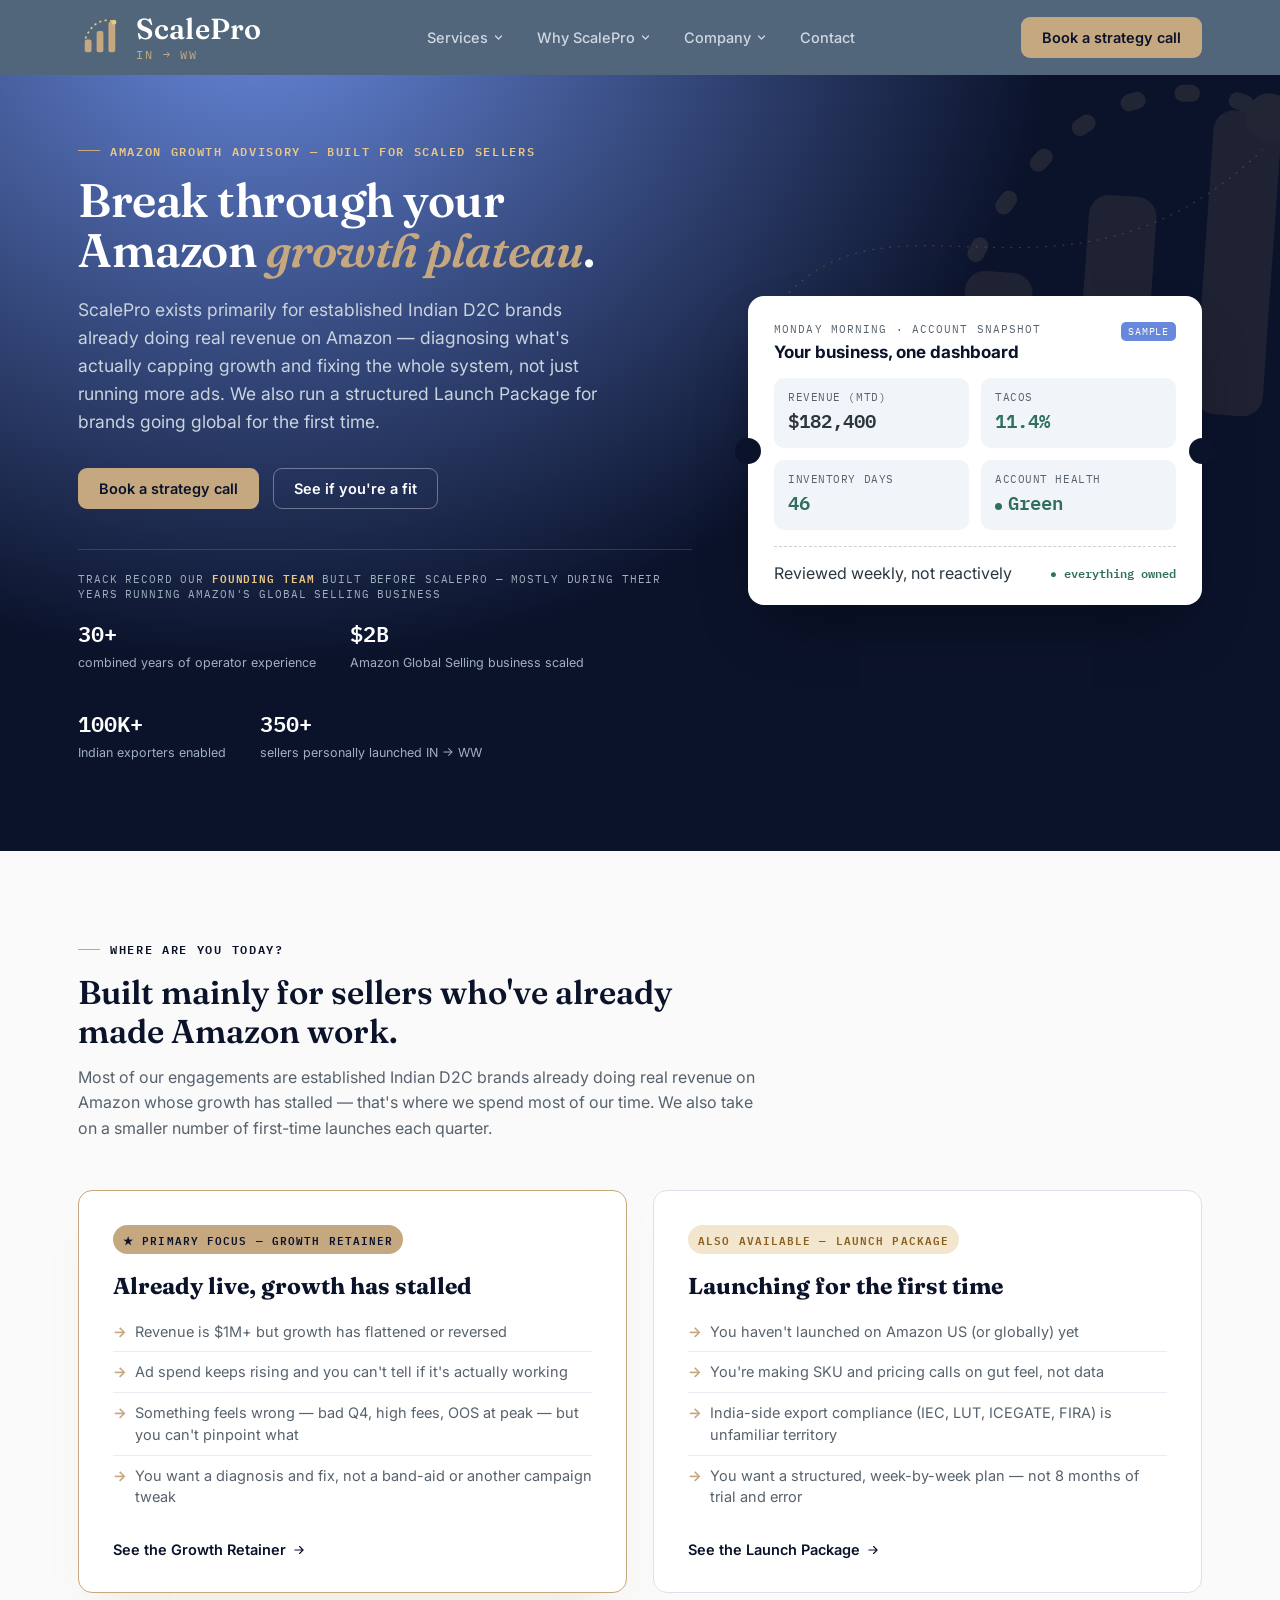
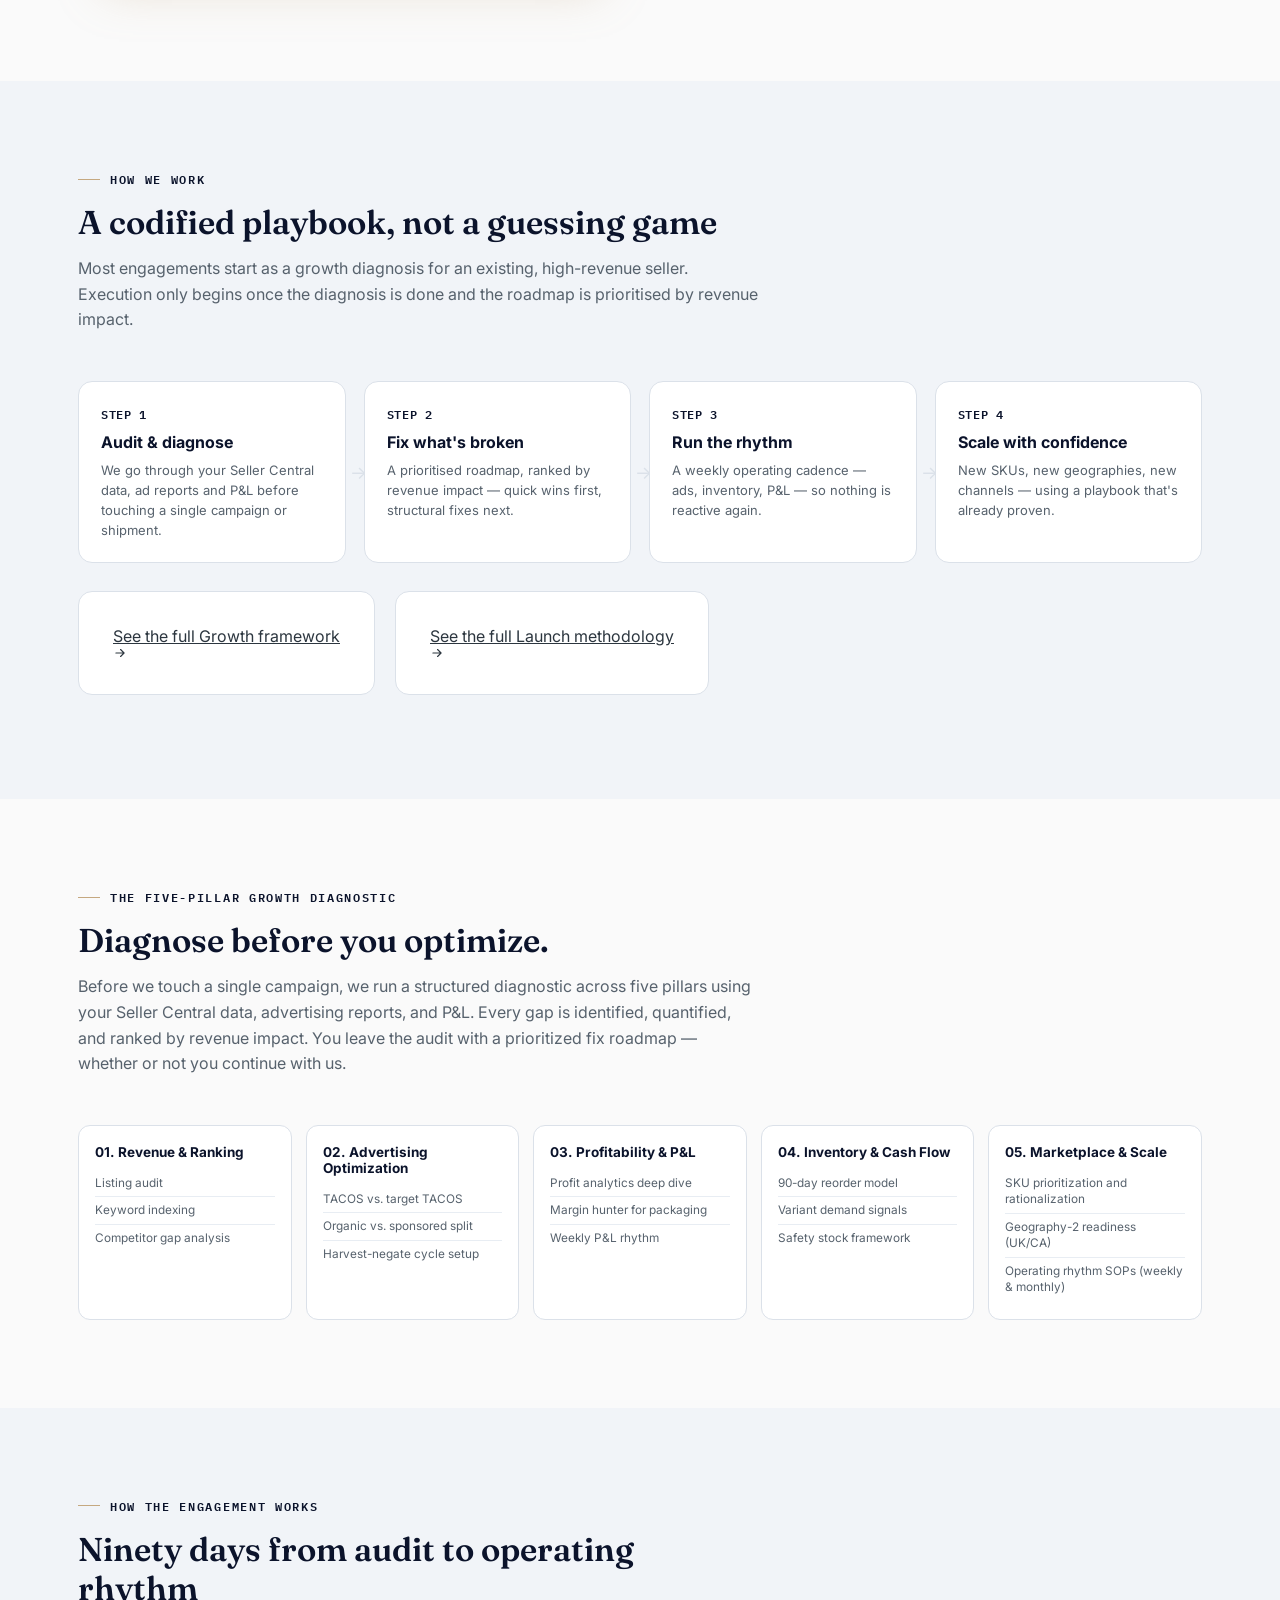
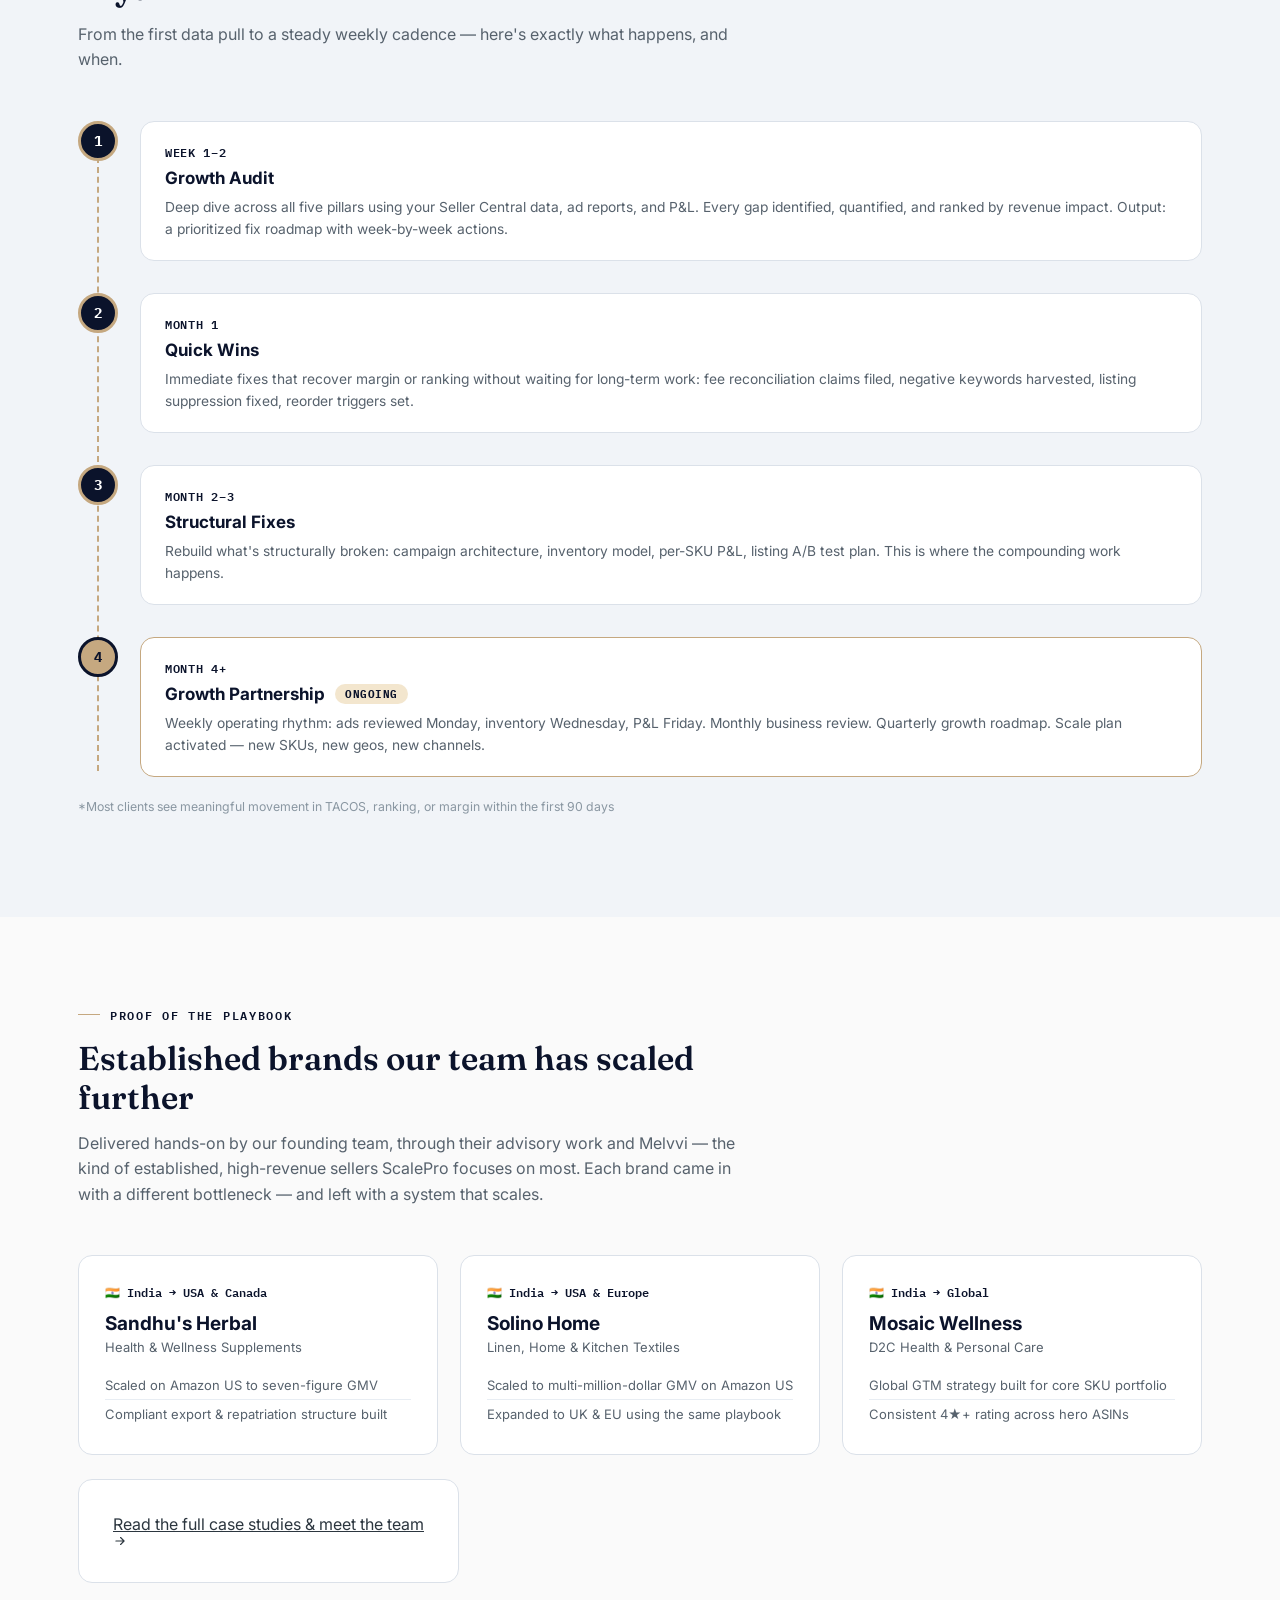
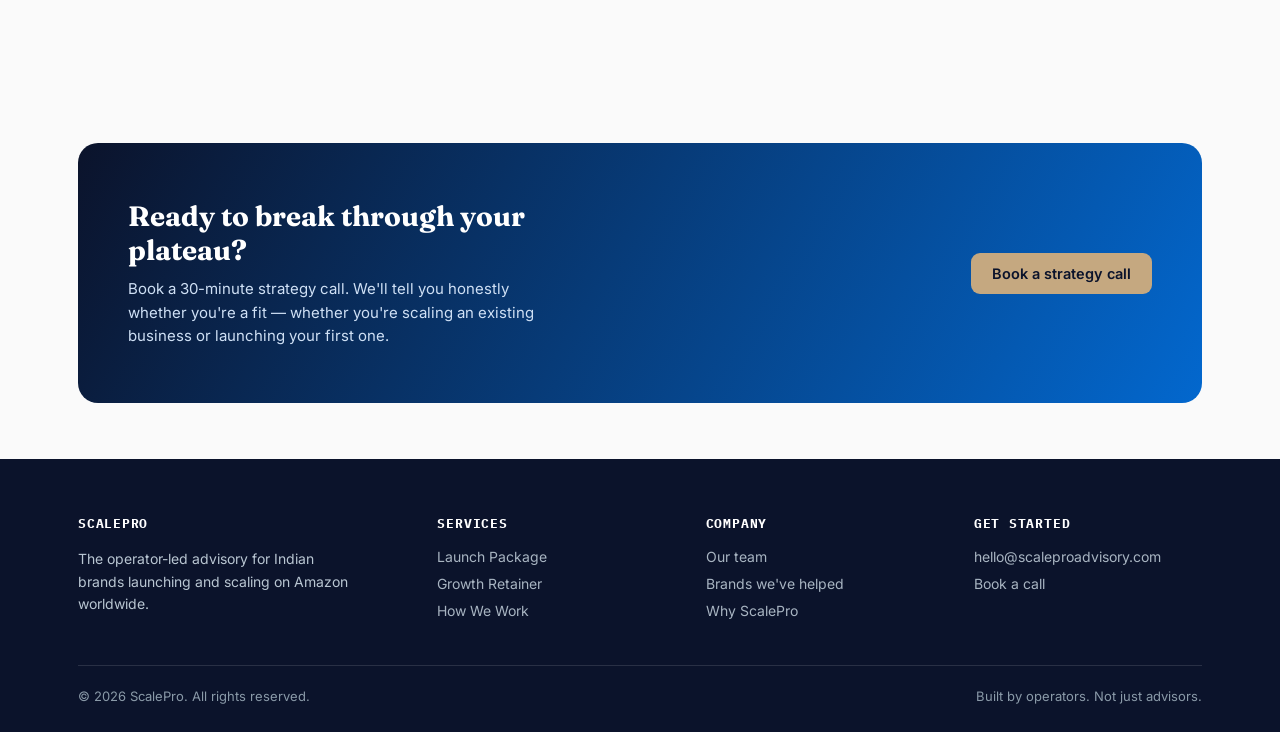
==== index.html @ f1a616f7 "color change1" ====
<!DOCTYPE html>
<html lang="en">
<head>
<meta charset="UTF-8">
<meta name="viewport" content="width=device-width, initial-scale=1.0">
<title>ScalePro — Amazon Global Growth Advisory for Indian Brands</title>
<meta name="description" content="ScalePro is the operator-led advisory for Indian D2C brands launching and scaling on Amazon worldwide.">
<link rel="icon" type="image/svg+xml" href="data:image/svg+xml,%3Csvg xmlns='http://www.w3.org/2000/svg' viewBox='0 0 52 52'%3E%3Crect width='52' height='52' rx='11' fill='%230B132B'/%3E%3Crect x='8' y='29' width='8' height='15' rx='2.4' fill='%23C5A880'/%3E%3Crect x='22' y='19' width='8' height='25' rx='2.4' fill='%23C5A880'/%3E%3Crect x='36' y='8' width='8' height='36' rx='2.4' fill='%23C5A880'/%3E%3Cpath d='M9 27 C18 6 33 4 42 8' fill='none' stroke='%23E8C787' stroke-width='2' stroke-dasharray='1 5.5' stroke-linecap='round'/%3E%3Ccircle cx='42.5' cy='8.5' r='2.8' fill='%23E8C787'/%3E%3C/svg%3E">
<link rel="preconnect" href="https://fonts.googleapis.com">
<link rel="preconnect" href="https://fonts.gstatic.com" crossorigin>
<link href="https://fonts.googleapis.com/css2?family=Fraunces:ital,opsz,wght@0,9..144,400;0,9..144,500;0,9..144,600;0,9..144,700;1,9..144,500&family=Inter:wght@400;500;600;700;800&family=IBM+Plex+Mono:wght@400;500;600&display=swap" rel="stylesheet">
<link rel="stylesheet" href="assets/styles.css">
</head>
<body>

<header id="siteHeader">
  <div class="navbar">
    <a href="index.html" class="logo" aria-label="ScalePro — home">
      <svg class="mark" width="44" height="44" viewBox="0 0 52 52" xmlns="http://www.w3.org/2000/svg" role="img" aria-hidden="true">
        <rect x="8" y="29" width="8" height="15" rx="2.4" fill="#C5A880"/>
        <rect x="22" y="19" width="8" height="25" rx="2.4" fill="#C5A880"/>
        <rect x="36" y="8" width="8" height="36" rx="2.4" fill="#C5A880"/>
        <path class="mark-orbit" d="M9 27 C18 6 33 4 42 8" fill="none" stroke="#E8C787" stroke-width="2" stroke-linecap="round"/>
        <circle cx="42.5" cy="8.5" r="2.8" fill="#E8C787"/>
      </svg>
      <span class="wordwrap">
        <span class="word">ScalePro</span>
        <span class="route">IN → WW</span>
      </span>
    </a>
    <nav class="links" id="navLinks">
      <div class="nav-item">
        <button class="nav-top" type="button">Services <svg class="caret" viewBox="0 0 12 12" fill="none"><path d="M2 4l4 4 4-4" stroke="currentColor" stroke-width="1.6" stroke-linecap="round" stroke-linejoin="round"/></svg></button>
        <div class="dropdown">
          <a href="launch.html">Launch Package<span class="sub">For first-time Amazon launches</span></a>
          <a href="growth.html">Growth Retainer<span class="sub">For sellers already live, scaling</span></a>
          <a href="process.html">How We Work<span class="sub">The 90-day engagement journey</span></a>
        </div>
      </div>
      <div class="nav-item">
        <button class="nav-top" type="button">Why ScalePro <svg class="caret" viewBox="0 0 12 12" fill="none"><path d="M2 4l4 4 4-4" stroke="currentColor" stroke-width="1.6" stroke-linecap="round" stroke-linejoin="round"/></svg></button>
        <div class="dropdown">
          <a href="why-us.html">DIY vs. Agency vs. Us<span class="sub">The honest comparison</span></a>
          <a href="why-us.html#mistakes">6 recurring mistakes<span class="sub">Learn from others' launches</span></a>
        </div>
      </div>
      <div class="nav-item">
        <button class="nav-top" type="button">Company <svg class="caret" viewBox="0 0 12 12" fill="none"><path d="M2 4l4 4 4-4" stroke="currentColor" stroke-width="1.6" stroke-linecap="round" stroke-linejoin="round"/></svg></button>
        <div class="dropdown">
          <a href="team.html">Our team<span class="sub">Founders &amp; operator background</span></a>
          <a href="team.html#brands">Brands we've helped<span class="sub">Case studies from the team</span></a>
        </div>
      </div>
      <div class="nav-item"><a href="contact.html">Contact</a></div>
    </nav>
    <div class="nav-cta">
      <!-- <button class="btn btn-ghost" data-login-trigger>Client login</button> -->
      <a href="contact.html" class="btn btn-gold">Book a strategy call</a>
      <button class="burger" id="burgerBtn" aria-label="Menu"><span></span><span></span><span></span></button>
    </div>
  </div>
</header>

<section class="hero" id="top">
  <svg class="hero-mark-bg" width="440" height="440" viewBox="0 0 52 52" xmlns="http://www.w3.org/2000/svg" aria-hidden="true">
    <rect x="8" y="29" width="8" height="15" rx="2.4" fill="#C5A880"/>
    <rect x="22" y="19" width="8" height="25" rx="2.4" fill="#C5A880"/>
    <rect x="36" y="8" width="8" height="36" rx="2.4" fill="#C5A880"/>
    <path d="M9 27 C18 6 33 4 42 8" fill="none" stroke="#E8C787" stroke-width="2" stroke-dasharray="1 5.5" stroke-linecap="round"/>
    <circle cx="42.5" cy="8.5" r="2.8" fill="#E8C787"/>
  </svg>
  <div class="wrap hero-grid">
    <div>
      <div class="eyebrow" style="color:#E8C787;">Amazon growth advisory — built for scaled sellers</div>
      <h1>Break through your Amazon <em>growth plateau</em>.</h1>
      <p class="lead">ScalePro exists primarily for established Indian D2C brands already doing real revenue on Amazon — diagnosing what's actually capping growth and fixing the whole system, not just running more ads. We also run a structured Launch Package for brands going global for the first time.</p>
      <div class="hero-ctas">
        <a href="contact.html" class="btn btn-gold">Book a strategy call</a>
        <a href="#who" class="btn btn-ghost">See if you're a fit</a>
      </div>
      <div class="hero-stats-block">
        <span class="hero-stats-label">Track record our <b>founding team</b> built before ScalePro — mostly during their years running Amazon's Global Selling business</span>
        <div class="hero-stats">
          <div class="stat"><b>30+</b><span>combined years of operator experience</span></div>
          <div class="stat"><b>$2B</b><span>Amazon Global Selling business scaled</span></div>
          <div class="stat"><b>100K+</b><span>Indian exporters enabled</span></div>
          <div class="stat"><b>350+</b><span>sellers personally launched IN → WW</span></div>
        </div>
      </div>
    </div>
    <div>
      <div class="ticket">
        <div class="ticket-notch left"></div>
        <div class="ticket-notch right"></div>
        <div class="ticket-head">
          <div>
            <div class="tag">Monday morning · account snapshot</div>
            <h4>Your business, one dashboard</h4>
          </div>
          <span class="sampletag">Sample</span>
        </div>
        <div class="kpi-grid">
          <div class="kpi"><div class="l">REVENUE (MTD)</div><div class="v">$182,400</div></div>
          <div class="kpi"><div class="l">TACOS</div><div class="v green">11.4%</div></div>
          <div class="kpi"><div class="l">INVENTORY DAYS</div><div class="v green">46</div></div>
          <div class="kpi"><div class="l">ACCOUNT HEALTH</div><div class="v green"><span class="dot"></span>Green</div></div>
        </div>
        <div class="perf"></div>
        <div class="ticket-foot">
          <span class="tag">Reviewed weekly, not reactively</span>
          <span class="status">● everything owned</span>
        </div>
      </div>
    </div>
  </div>
</section>

<!-- WHO WE SERVE -->
<section class="section" id="who">
  <div class="wrap">
    <div class="section-head">
      <div class="eyebrow">Where are you today?</div>
      <h2>Built mainly for sellers who've already made Amazon work.</h2>
      <p>Most of our engagements are established Indian D2C brands already doing real revenue on Amazon whose growth has stalled — that's where we spend most of our time. We also take on a smaller number of first-time launches each quarter.</p>
    </div>
    <div class="paths">
      <div class="path-card b featured">
        <div class="stamp">★ Primary focus — Growth retainer</div>
        <h3>Already live, growth has stalled</h3>
        <ul>
          <li>Revenue is $1M+ but growth has flattened or reversed</li>
          <li>Ad spend keeps rising and you can't tell if it's actually working</li>
          <li>Something feels wrong — bad Q4, high fees, OOS at peak — but you can't pinpoint what</li>
          <li>You want a diagnosis and fix, not a band-aid or another campaign tweak</li>
        </ul>
        <a href="growth.html" class="go">See the Growth Retainer <svg width="14" height="14" viewBox="0 0 24 24" fill="none"><path d="M5 12h14M13 6l6 6-6 6" stroke="currentColor" stroke-width="2" stroke-linecap="round" stroke-linejoin="round"/></svg></a>
      </div>
      <div class="path-card a">
        <div class="stamp">Also available — Launch package</div>
        <h3>Launching for the first time</h3>
        <ul>
          <li>You haven't launched on Amazon US (or globally) yet</li>
          <li>You're making SKU and pricing calls on gut feel, not data</li>
          <li>India-side export compliance (IEC, LUT, ICEGATE, FIRA) is unfamiliar territory</li>
          <li>You want a structured, week-by-week plan — not 8 months of trial and error</li>
        </ul>
        <a href="launch.html" class="go">See the Launch Package <svg width="14" height="14" viewBox="0 0 24 24" fill="none"><path d="M5 12h14M13 6l6 6-6 6" stroke="currentColor" stroke-width="2" stroke-linecap="round" stroke-linejoin="round"/></svg></a>
      </div>
    </div>
  </div>
</section>

<!-- HOW IT WORKS TEASER -->
<section class="section tint">
  <div class="wrap">
    <div class="section-head">
      <div class="eyebrow">How we work</div>
      <h2>A codified playbook, not a guessing game</h2>
      <p>Most engagements start as a growth diagnosis for an existing, high-revenue seller. Execution only begins once the diagnosis is done and the roadmap is prioritised by revenue impact.</p>
    </div>
    <div class="flow" style="margin-bottom:0;">
      <div class="flowcard"><div class="when">STEP 1</div><h5>Audit &amp; diagnose</h5><p>We go through your Seller Central data, ad reports and P&amp;L before touching a single campaign or shipment.</p></div>
      <div class="flowcard"><div class="when">STEP 2</div><h5>Fix what's broken</h5><p>A prioritised roadmap, ranked by revenue impact — quick wins first, structural fixes next.</p></div>
      <div class="flowcard"><div class="when">STEP 3</div><h5>Run the rhythm</h5><p>A weekly operating cadence — ads, inventory, P&amp;L — so nothing is reactive again.</p></div>
      <div class="flowcard"><div class="when">STEP 4</div><h5>Scale with confidence</h5><p>New SKUs, new geographies, new channels — using a playbook that's already proven.</p></div>
    </div>
    <p style="margin-top:28px;">
      <a href="growth.html" class="path-card go" style="display:inline-flex;">See the full Growth framework <svg width="14" height="14" viewBox="0 0 24 24" fill="none"><path d="M5 12h14M13 6l6 6-6 6" stroke="currentColor" stroke-width="2" stroke-linecap="round" stroke-linejoin="round"/></svg></a>
      &nbsp; &nbsp;
      <a href="launch.html" class="path-card go" style="display:inline-flex;">See the full Launch methodology <svg width="14" height="14" viewBox="0 0 24 24" fill="none"><path d="M5 12h14M13 6l6 6-6 6" stroke="currentColor" stroke-width="2" stroke-linecap="round" stroke-linejoin="round"/></svg></a>
    </p>
  </div>
</section>

<!-- FIVE-PILLAR GROWTH DIAGNOSTIC -->
<section class="section">
  <div class="wrap">
    <div class="section-head">
      <div class="eyebrow">The five-pillar growth diagnostic</div>
      <h2>Diagnose before you optimize.</h2>
      <p>Before we touch a single campaign, we run a structured diagnostic across five pillars using your Seller Central data, advertising reports, and P&amp;L. Every gap is identified, quantified, and ranked by revenue impact. You leave the audit with a prioritized fix roadmap — whether or not you continue with us.</p>
    </div>
    <div class="pillars">
      <div class="pillar"><h6>01. Revenue &amp; Ranking</h6><ul><li>Listing audit</li><li>Keyword indexing</li><li>Competitor gap analysis</li></ul></div>
      <div class="pillar"><h6>02. Advertising Optimization</h6><ul><li>TACOS vs. target TACOS</li><li>Organic vs. sponsored split</li><li>Harvest-negate cycle setup</li></ul></div>
      <div class="pillar"><h6>03. Profitability &amp; P&amp;L</h6><ul><li>Profit analytics deep dive</li><li>Margin hunter for packaging</li><li>Weekly P&amp;L rhythm</li></ul></div>
      <div class="pillar"><h6>04. Inventory &amp; Cash Flow</h6><ul><li>90-day reorder model</li><li>Variant demand signals</li><li>Safety stock framework</li></ul></div>
      <div class="pillar"><h6>05. Marketplace &amp; Scale</h6><ul><li>SKU prioritization and rationalization</li><li>Geography-2 readiness (UK/CA)</li><li>Operating rhythm SOPs (weekly &amp; monthly)</li></ul></div>
    </div>
  </div>
</section>

<!-- HOW THE ENGAGEMENT WORKS -->
<section class="section tint">
  <div class="wrap">
    <div class="section-head">
      <div class="eyebrow">How the engagement works</div>
      <h2>Ninety days from audit to operating rhythm</h2>
      <p>From the first data pull to a steady weekly cadence — here's exactly what happens, and when.</p>
    </div>
    <div class="roadmap">
      <div class="roadmap-stop">
        <div class="roadmap-dot">1</div>
        <div class="roadmap-card">
          <div class="roadmap-when">WEEK 1–2</div>
          <h4>Growth Audit</h4>
          <p>Deep dive across all five pillars using your Seller Central data, ad reports, and P&amp;L. Every gap identified, quantified, and ranked by revenue impact. Output: a prioritized fix roadmap with week-by-week actions.</p>
        </div>
      </div>
      <div class="roadmap-stop">
        <div class="roadmap-dot">2</div>
        <div class="roadmap-card">
          <div class="roadmap-when">MONTH 1</div>
          <h4>Quick Wins</h4>
          <p>Immediate fixes that recover margin or ranking without waiting for long-term work: fee reconciliation claims filed, negative keywords harvested, listing suppression fixed, reorder triggers set.</p>
        </div>
      </div>
      <div class="roadmap-stop">
        <div class="roadmap-dot">3</div>
        <div class="roadmap-card">
          <div class="roadmap-when">MONTH 2–3</div>
          <h4>Structural Fixes</h4>
          <p>Rebuild what's structurally broken: campaign architecture, inventory model, per-SKU P&amp;L, listing A/B test plan. This is where the compounding work happens.</p>
        </div>
      </div>
      <div class="roadmap-stop ongoing">
        <div class="roadmap-dot">4</div>
        <div class="roadmap-card">
          <div class="roadmap-when">MONTH 4+</div>
          <h4>Growth Partnership <span class="roadmap-tag">Ongoing</span></h4>
          <p>Weekly operating rhythm: ads reviewed Monday, inventory Wednesday, P&amp;L Friday. Monthly business review. Quarterly growth roadmap. Scale plan activated — new SKUs, new geos, new channels.</p>
        </div>
      </div>
    </div>
    <p class="footnote" style="margin-top:20px;">*Most clients see meaningful movement in TACOS, ranking, or margin within the first 90 days</p>
  </div>
</section>

<!-- BRANDS TEASER -->
<section class="section">
  <div class="wrap">
    <div class="section-head">
      <div class="eyebrow">Proof of the playbook</div>
      <h2>Established brands our team has scaled further</h2>
      <p>Delivered hands-on by our founding team, through their advisory work and Melvvi — the kind of established, high-revenue sellers ScalePro focuses on most. Each brand came in with a different bottleneck — and left with a system that scales.</p>
    </div>
    <div class="brands">
      <div class="brand">
        <div class="route">🇮🇳 India → USA &amp; Canada</div>
        <h4>Sandhu's Herbal</h4>
        <div class="cat">Health &amp; Wellness Supplements</div>
        <ul>
          <li>Scaled on Amazon US to seven-figure GMV</li>
          <li>Compliant export &amp; repatriation structure built</li>
        </ul>
      </div>
      <div class="brand">
        <div class="route">🇮🇳 India → USA &amp; Europe</div>
        <h4>Solino Home</h4>
        <div class="cat">Linen, Home &amp; Kitchen Textiles</div>
        <ul>
          <li>Scaled to multi-million-dollar GMV on Amazon US</li>
          <li>Expanded to UK &amp; EU using the same playbook</li>
        </ul>
      </div>
      <div class="brand">
        <div class="route">🇮🇳 India → Global</div>
        <h4>Mosaic Wellness</h4>
        <div class="cat">D2C Health &amp; Personal Care</div>
        <ul>
          <li>Global GTM strategy built for core SKU portfolio</li>
          <li>Consistent 4★+ rating across hero ASINs</li>
        </ul>
      </div>
    </div>
    <p style="margin-top:24px;"><a href="team.html#brands" class="path-card go" style="display:inline-flex;">Read the full case studies &amp; meet the team <svg width="14" height="14" viewBox="0 0 24 24" fill="none"><path d="M5 12h14M13 6l6 6-6 6" stroke="currentColor" stroke-width="2" stroke-linecap="round" stroke-linejoin="round"/></svg></a></p>
  </div>
</section>

<!-- CTA -->
<section class="section tight">
  <div class="wrap">
    <div class="cta-band">
      <div>
        <h3>Ready to break through your plateau?</h3>
        <p>Book a 30-minute strategy call. We'll tell you honestly whether you're a fit — whether you're scaling an existing business or launching your first one.</p>
      </div>
      <div class="cta-actions">
        <a href="contact.html" class="btn btn-gold">Book a strategy call</a>
        <!-- <button class="btn btn-ghost" data-login-trigger>Client login</button> commented out: no backend yet -->
      </div>
    </div>
  </div>
</section>

<footer>
  <div class="wrap">
    <div class="foot-grid">
      <div>
        <h5 class="mono">ScalePro</h5>
        <p style="font-size:14px;line-height:1.6;max-width:280px;color:#B9C6D2;">The operator-led advisory for Indian brands launching and scaling on Amazon worldwide.</p>
      </div>
      <div>
        <h5 class="mono">Services</h5>
        <a href="launch.html">Launch Package</a>
        <a href="growth.html">Growth Retainer</a>
        <a href="process.html">How We Work</a>
      </div>
      <div>
        <h5 class="mono">Company</h5>
        <a href="team.html">Our team</a>
        <a href="team.html#brands">Brands we've helped</a>
        <a href="why-us.html">Why ScalePro</a>
      </div>
      <div>
        <h5 class="mono">Get started</h5>
        <a href="mailto:hello@scaleproadvisory.com">hello@scaleproadvisory.com</a>
        <!-- <a href="#" data-login-trigger>Client login</a> -->
        <a href="contact.html">Book a call</a>
      </div>
    </div>
    <div class="foot-bottom">
      <span>© 2026 ScalePro. All rights reserved.</span>
      <span>Built by operators. Not just advisors.</span>
    </div>
  </div>
</footer>

<!-- LOGIN MODAL -->
<div class="modal-overlay" id="loginModal">
  <div class="modal" id="modalContent">
    <button class="modal-close" id="modalClose">✕</button>
    <div id="loginView">
      <div class="tag">Client portal</div>
      <h3>Log in to ScalePro</h3>
      <p class="sub">Access your account dashboard and growth tools.</p>
      <div class="login-error" id="loginError"></div>
      <form id="loginForm">
        <div class="field">
          <label for="email">Email</label>
          <input type="email" id="email" placeholder="you@yourbrand.com" required>
        </div>
        <div class="field">
          <label for="password">Password</label>
          <input type="password" id="password" placeholder="••••••••" required>
        </div>
        <label class="remember-row"><input type="checkbox" id="rememberMe"> Keep me signed in on this device</label>
        <button type="submit" class="btn btn-navy">Log in</button>
      </form>
      <div class="modal-foot">New client? <a href="contact.html">Book a strategy call</a> to get set up.</div>
    </div>
  </div>
</div>

<script src="assets/clients.js"></script>
<script src="assets/main.js"></script>
</body>
</html>
---- assets/styles.css ----
:root{
  /* "Heritage Advisory" palette. --navy-2/--navy-3/--periwinkle are the old
     Helium-10-derived blues, kept only for a couple of self-contained dark
     gradients/decorations (hero/pagehead background wash, CTA-band gradient)
     where they don't sit next to the new palette as a jarring standalone
     accent — not used as text or borders anywhere. */
  --navy:#0B132B;        /* Deep Oxford Blue — headings, header/navbar, footer */
  --navy-2:#0A3660;
  --navy-3:#0081FF;
  --periwinkle:#6788DC;
  --ink:#2C363F;         /* Slate Charcoal — general body text */
  --paper:#FAFAFA;       /* Alabaster White — page background */
  --tint:#F1F4F8;
  --tint-2:#E8EDF3;
  --line:#DBE1E9;
  --gold:#C5A880;        /* Champagne Gold — CTA buttons, active links, accent borders */
  --gold-soft:#F3E6CE;
  --green:#2F6F5E;
  --green-soft:#E1EEE9;
  --rust:#B4472F;
  --muted:#57626D;
  --radius:14px;
  --maxw:1180px;
}
*{box-sizing:border-box;}
html{scroll-behavior:smooth;}
body{
  margin:0;
  font-family:'Inter',sans-serif;
  color:var(--ink);
  background:var(--paper);
  -webkit-font-smoothing:antialiased;
}
h1,h2,h3,.serif{font-family:'Fraunces',serif;}
/* Champagne Gold is a light color — fine as a button/border/decorative accent,
   too low-contrast to use as small text color on light backgrounds. Headings
   get Deep Oxford Blue globally; contexts that already sit on a dark navy
   background (hero, pagehead, cta-band) override back to white below, right
   next to their own component rules. */
h1,h2,h3,h4,h5,h6{color:var(--navy);}
.mono{font-family:'IBM Plex Mono',monospace;}
a{color:inherit;}
img{max-width:100%;display:block;}
.wrap{max-width:var(--maxw);margin:0 auto;padding:0 28px;}
section{position:relative;}

/* ---------- Eyebrow / labels ---------- */
.eyebrow{
  font-family:'IBM Plex Mono',monospace;
  font-size:12px;
  letter-spacing:.14em;
  text-transform:uppercase;
  color:var(--navy);
  font-weight:600;
  display:flex;
  align-items:center;
  gap:10px;
  margin-bottom:14px;
}
.eyebrow::before{
  content:"";
  width:22px;height:1px;background:var(--gold);
}

/* ---------- Nav ---------- */
header{
  position:sticky;top:0;z-index:200;
  background:rgba(0,31,63,0.68);
  backdrop-filter:blur(4px);
  transition:background .3s ease, box-shadow .3s ease, backdrop-filter .3s ease;
}
header.solid{
  background:rgba(0,31,63,0.97);
  backdrop-filter:blur(6px);
  box-shadow:0 1px 0 rgba(255,255,255,0.06);
}
.navbar{
  display:flex;align-items:center;justify-content:space-between;
  padding:14px 28px;max-width:var(--maxw);margin:0 auto;
  position:relative;
}
.logo{
  display:flex;align-items:center;gap:14px;color:#fff;text-decoration:none;
}
.logo .mark{flex:0 0 auto;display:block;transition:transform .25s ease;}
.logo:hover .mark{transform:translateY(-1px);}
.logo .mark-orbit{
  stroke-dasharray:1 5.5;
  animation:orbit-dash 14s linear infinite;
}
@keyframes orbit-dash{to{stroke-dashoffset:-130;}}
.logo .wordwrap{display:flex;flex-direction:column;line-height:1;gap:6px;}
.logo .word{font-family:'Fraunces',serif;font-weight:600;font-size:29px;letter-spacing:.005em;}
.logo .route{font-family:'IBM Plex Mono',monospace;font-size:11.5px;color:var(--gold);letter-spacing:.16em;}
@media (prefers-reduced-motion: reduce){
  .logo .mark-orbit{animation:none;}
}

/* primary nav + dropdowns */
nav.links{display:flex;gap:6px;align-items:center;}
.nav-item{position:relative;}
.nav-item > a, .nav-item > button.nav-top{
  display:flex;align-items:center;gap:6px;
  color:#DCE4EC;text-decoration:none;font-size:14.5px;font-weight:500;
  opacity:.9;transition:opacity .15s;
  background:none;border:none;cursor:pointer;font-family:'Inter',sans-serif;
  padding:10px 14px;border-radius:8px;
}
.nav-item > a:hover, .nav-item > button.nav-top:hover, .nav-item.open > button.nav-top{opacity:1;background:rgba(255,255,255,0.06);}
.nav-item .caret{width:9px;height:9px;transition:transform .2s ease;}
.nav-item.open .caret{transform:rotate(180deg);}
.dropdown{
  position:absolute;top:calc(100% + 8px);left:0;min-width:240px;
  background:#fff;border-radius:12px;box-shadow:0 24px 50px -18px rgba(0,10,25,0.35);
  padding:10px;display:none;border:1px solid var(--line);
}
.nav-item.open .dropdown{display:block;}
.dropdown a{
  display:block;padding:11px 14px;border-radius:8px;color:var(--ink);text-decoration:none;font-size:14px;font-weight:500;
}
.dropdown a:hover{background:var(--tint);}
.dropdown a .sub{display:block;font-size:12px;color:var(--muted);font-weight:400;margin-top:2px;}
.nav-cta{display:flex;gap:10px;align-items:center;}

.btn{
  display:inline-flex;align-items:center;justify-content:center;gap:8px;
  padding:11px 20px;border-radius:9px;font-weight:600;font-size:14.5px;
  text-decoration:none;cursor:pointer;border:1px solid transparent;
  transition:transform .15s ease, background .15s ease, border-color .15s ease;
  font-family:'Inter',sans-serif;
}
.btn:active{transform:translateY(1px);}
.btn-gold{background:var(--gold);color:var(--navy);}
.btn-gold:hover{background:#B08D63;}
.btn-ghost{background:transparent;color:#fff;border-color:rgba(255,255,255,0.35);}
.btn-ghost:hover{border-color:#fff;}
.btn-navy{background:var(--navy);color:#fff;}
.btn-navy:hover{background:var(--navy-3);}
.btn-outline{background:transparent;border-color:var(--navy);color:var(--navy);}
.btn-outline:hover{background:var(--navy);color:#fff;}
.navbar .btn-ghost{padding:9px 16px;font-size:13.5px;}
.burger{display:none;background:none;border:0;cursor:pointer;padding:6px;}
.burger span{display:block;width:22px;height:2px;background:#fff;margin:5px 0;}

/* ---------- Page header (non-home pages) ---------- */
.pagehead{
  background:radial-gradient(ellipse at 15% -20%, var(--periwinkle) 0%, var(--navy) 55%), var(--navy);
  color:#fff;padding:64px 0 54px;
}
.pagehead .eyebrow{color:#E8C787;}
.pagehead h1{color:#fff;font-size:38px;font-weight:600;margin:0 0 14px;line-height:1.15;}
.pagehead p{color:#C9D4DE;font-size:16.5px;line-height:1.6;max-width:640px;margin:0;}
.crumb{font-family:'IBM Plex Mono',monospace;font-size:11.5px;color:#9FB0BF;letter-spacing:.08em;margin-bottom:16px;}
.crumb a{color:#C9D4DE;text-decoration:none;}
.crumb a:hover{color:#fff;}

/* ---------- Hero (home) ---------- */
.hero{
  background:radial-gradient(ellipse at 20% -10%, var(--periwinkle) 0%, var(--navy) 55%), var(--navy);
  color:#fff;
  padding:66px 0 90px;
  overflow:hidden;
  position:relative;
}
.hero-mark-bg{
  position:absolute; right:-60px; top:-40px; opacity:.10; pointer-events:none;
  transform:rotate(4deg);
}
.hero::after{
  content:"";position:absolute;inset:0;pointer-events:none;
  background-image:url('data:image/svg+xml;utf8,<svg xmlns="http://www.w3.org/2000/svg" width="600" height="300" viewBox="0 0 600 300"><path d="M20,220 C150,60 350,260 580,40" fill="none" stroke="%23B9812E" stroke-width="1.4" stroke-dasharray="2 8" opacity="0.35"/></svg>');
  background-repeat:no-repeat;background-position:right 0 top 40px;background-size:520px 260px;
}
.hero-grid{
  display:grid;grid-template-columns:1.15fr 0.85fr;gap:56px;align-items:center;
  position:relative;z-index:1;
}
.hero h1{
  color:#fff;font-size:47px;line-height:1.08;font-weight:600;margin:0 0 20px;letter-spacing:-.01em;
}
.hero h1 em{font-style:italic;color:var(--gold);}
.hero p.lead{
  font-size:17.5px;line-height:1.6;color:#C9D4DE;max-width:520px;margin:0 0 32px;
}
.hero-ctas{display:flex;gap:14px;flex-wrap:wrap;margin-bottom:40px;}
.hero-stats-block{border-top:1px solid rgba(255,255,255,0.14);padding-top:18px;}
.hero-stats-label{
  font-family:'IBM Plex Mono',monospace;font-size:11px;letter-spacing:.08em;text-transform:uppercase;
  color:#9FB0BF;margin-bottom:14px;display:block;
}
.hero-stats-label b{color:#E8C787;font-weight:600;}
.hero-stats{display:flex;gap:34px;flex-wrap:wrap;}
.hero-stats .stat b{
  font-family:'IBM Plex Mono',monospace;font-size:22px;display:block;color:#fff;font-weight:600;
}
.hero-stats .stat span{font-size:12.5px;color:#9FB0BF;}

/* manifest ticket card */
.ticket{
  background:#fff;color:var(--ink);border-radius:16px;
  padding:26px 26px 22px;
  box-shadow:0 30px 60px -20px rgba(0,0,0,0.45);
  position:relative;
}
.ticket-notch{
  position:absolute;width:26px;height:26px;background:var(--navy);border-radius:50%;
  top:50%;transform:translateY(-50%);
}
.ticket-notch.left{left:-13px;}
.ticket-notch.right{right:-13px;}
.ticket .perf{
  border-top:1.5px dashed #C9D0D6;margin:16px 0;
}
.ticket-head{display:flex;justify-content:space-between;align-items:flex-start;}
.ticket-head .tag{font-family:'IBM Plex Mono',monospace;font-size:11px;letter-spacing:.1em;color:var(--muted);text-transform:uppercase;}
.ticket-head .day{font-family:'IBM Plex Mono',monospace;font-size:11px;color:var(--green);font-weight:600;}
.ticket h4{margin:6px 0 2px;font-size:17px;}
.ticket .sampletag{
  font-family:'IBM Plex Mono',monospace;font-size:9.5px;letter-spacing:.08em;color:#fff;background:var(--periwinkle);
  padding:3px 7px;border-radius:5px;text-transform:uppercase;
}
.kpi-grid{display:grid;grid-template-columns:1fr 1fr;gap:12px;margin-top:14px;}
.kpi{background:var(--tint);border-radius:10px;padding:12px 14px;}
.kpi .l{font-size:11px;color:var(--muted);font-family:'IBM Plex Mono',monospace;letter-spacing:.05em;}
.kpi .v{font-family:'IBM Plex Mono',monospace;font-size:19px;font-weight:600;margin-top:2px;}
.kpi .v.green{color:var(--green);}
.dot{display:inline-block;width:7px;height:7px;border-radius:50%;background:var(--green);margin-right:6px;}
.ticket-foot{display:flex;justify-content:space-between;align-items:center;margin-top:4px;}
.ticket-foot .status{font-family:'IBM Plex Mono',monospace;font-size:11.5px;color:var(--green);font-weight:600;}

/* ---------- Section shells ---------- */
.section{padding:88px 0;}
.section.tight{padding:56px 0;}
.section.tint{background:var(--tint);}
.section-head{max-width:680px;margin-bottom:48px;}
.section-head h2{font-size:33px;font-weight:600;margin:0 0 14px;line-height:1.18;}
.section-head p{color:var(--muted);font-size:16px;line-height:1.6;margin:0;}
.section-head.center{margin-left:auto;margin-right:auto;text-align:center;}

/* ---------- Path cards ---------- */
.paths{display:grid;grid-template-columns:1fr 1fr;gap:26px;}
.path-card{
  border:1px solid var(--line);border-radius:var(--radius);padding:34px;background:#fff;
  display:flex;flex-direction:column;transition:transform .18s ease, box-shadow .18s ease;
}
.path-card:hover{transform:translateY(-3px);box-shadow:0 20px 40px -24px rgba(16,20,24,0.25);}
.path-card .stamp{
  width:fit-content;font-family:'IBM Plex Mono',monospace;font-size:11px;letter-spacing:.1em;
  text-transform:uppercase;padding:5px 10px;border-radius:999px;margin-bottom:18px;font-weight:600;
}
.path-card.a .stamp{background:var(--gold-soft);color:#8a5f1e;}
.path-card.b .stamp{background:var(--green-soft);color:var(--green);}
.path-card.featured{border:1.5px solid var(--gold);box-shadow:0 22px 44px -26px rgba(197,168,128,0.35);}
.path-card.featured .stamp{background:var(--gold);color:var(--navy);}
.path-card h3{font-size:23px;margin:0 0 12px;}
.path-card ul{margin:0 0 24px;padding:0;list-style:none;}
.path-card ul li{
  font-size:14.5px;color:var(--muted);padding:9px 0 9px 22px;position:relative;border-top:1px solid var(--tint-2);line-height:1.5;
}
.path-card ul li:first-child{border-top:none;}
.path-card ul li::before{content:"→";position:absolute;left:0;color:var(--gold);font-weight:700;}
.path-card .go{margin-top:auto;font-weight:600;font-size:14.5px;display:inline-flex;align-items:center;gap:6px;color:var(--navy);text-decoration:none;}
.path-card .go svg{transition:transform .15s;}
.path-card .go:hover svg{transform:translateX(3px);}

/* ---------- Tabs ---------- */
.tabbar{display:flex;gap:8px;margin-bottom:38px;border-bottom:1px solid var(--line);}
.tabbtn{
  background:none;border:none;padding:12px 4px;margin-right:28px;cursor:pointer;
  font-family:'Inter',sans-serif;font-size:15px;font-weight:600;color:var(--muted);
  border-bottom:2px solid transparent;position:relative;top:1px;
}
.tabbtn.active{color:var(--navy);border-bottom-color:var(--gold);}
.tabpanel{display:none;}
.tabpanel.active{display:block;animation:fade .35s ease;}
@keyframes fade{from{opacity:0;transform:translateY(6px);}to{opacity:1;transform:translateY(0);}}

/* ---------- Problem cards ---------- */
.cards3{display:grid;grid-template-columns:repeat(3,1fr);gap:22px;}
.pcard{
  border:1px solid var(--line);border-radius:var(--radius);padding:26px;background:#fff;
}
.pcard .icon{font-size:22px;margin-bottom:14px;display:block;}
.pcard h4{font-size:16.5px;margin:0 0 10px;}
.pcard .problem{font-size:14px;color:var(--muted);line-height:1.55;margin:0 0 14px;}
.pcard .fix{
  font-size:13px;color:var(--navy);line-height:1.5;padding-top:12px;border-top:1px dashed var(--line);
  font-weight:500;
}
.pcard .fix b{color:var(--green);font-family:'IBM Plex Mono',monospace;font-size:11px;letter-spacing:.06em;display:block;margin-bottom:5px;}

/* ---------- Journey / methodology ---------- */
.journey{display:grid;grid-template-columns:repeat(6,1fr);gap:14px;}
.jstep{
  background:#fff;border:1px solid var(--line);border-radius:12px;padding:18px 16px;min-height:150px;
  display:flex;flex-direction:column;
}
.jstep .num{font-family:'IBM Plex Mono',monospace;color:var(--navy);font-weight:600;font-size:13px;margin-bottom:10px;}
.jstep h5{font-size:14.5px;margin:0 0 8px;line-height:1.3;}
.jstep p{font-size:12px;color:var(--muted);line-height:1.5;margin:0;}
.journey-note{margin-top:22px;font-size:13.5px;color:var(--muted);}
.journey-note b{color:var(--ink);}

/* ---------- Roadmap (engagement timeline — dashed route line + stops) ---------- */
.roadmap{position:relative;}
.roadmap::before{
  content:"";position:absolute;left:19px;top:6px;bottom:6px;
  border-left:2px dashed var(--gold);z-index:0;
}
.roadmap-stop{position:relative;display:flex;gap:22px;padding-bottom:32px;}
.roadmap-stop:last-child{padding-bottom:0;}
.roadmap-dot{
  position:relative;z-index:1;flex:0 0 auto;width:40px;height:40px;border-radius:50%;
  background:var(--navy);border:3px solid var(--gold);color:#fff;
  display:flex;align-items:center;justify-content:center;
  font-family:'IBM Plex Mono',monospace;font-weight:700;font-size:14px;
}
.roadmap-card{
  flex:1;min-width:0;background:#fff;border:1px solid var(--line);border-radius:var(--radius);
  padding:20px 24px;
}
.roadmap-when{font-family:'IBM Plex Mono',monospace;font-size:11.5px;color:var(--navy);font-weight:600;letter-spacing:.06em;margin-bottom:6px;}
.roadmap-card h4{font-size:17px;margin:0 0 8px;display:flex;align-items:center;gap:10px;flex-wrap:wrap;}
.roadmap-card p{font-size:13.8px;color:var(--muted);line-height:1.6;margin:0;}
.roadmap-tag{
  font-family:'IBM Plex Mono',monospace;font-size:10.5px;font-weight:700;letter-spacing:.05em;
  color:var(--navy);background:var(--gold-soft);border-radius:20px;padding:3px 10px;text-transform:uppercase;
}
.roadmap-stop.ongoing .roadmap-dot{background:var(--gold);border-color:var(--navy);color:var(--navy);}
.roadmap-stop.ongoing .roadmap-card{border-color:var(--gold);}

.flow{display:grid;grid-template-columns:repeat(4,1fr);gap:18px;margin-bottom:44px;}
.flowcard{background:#fff;border:1px solid var(--line);border-radius:var(--radius);padding:22px;position:relative;}
.flowcard .when{font-family:'IBM Plex Mono',monospace;font-size:11.5px;color:var(--navy);font-weight:600;letter-spacing:.06em;margin-bottom:8px;}
.flowcard h5{font-size:16px;margin:0 0 8px;}
.flowcard p{font-size:13px;color:var(--muted);line-height:1.55;margin:0;}
.flowcard:not(:last-child)::after{
  content:"→";position:absolute;right:-22px;top:50%;transform:translateY(-50%);color:var(--line);font-size:18px;
}

.pillars{display:grid;grid-template-columns:repeat(5,1fr);gap:14px;}
.pillar{background:#fff;border:1px solid var(--line);border-radius:12px;padding:18px 16px;}
.pillar h6{font-size:13.5px;margin:0 0 10px;color:var(--navy);}
.pillar ul{margin:0;padding:0;list-style:none;}
.pillar li{font-size:11.8px;color:var(--muted);padding:5px 0;border-top:1px solid var(--tint-2);line-height:1.4;}
.pillar li:first-child{border-top:none;}

/* ---------- Comparison table ---------- */
.comp-wrap{overflow-x:auto;border:1px solid var(--line);border-radius:var(--radius);background:#fff;}
table.comp{width:100%;border-collapse:collapse;min-width:760px;}
table.comp th, table.comp td{padding:16px 18px;text-align:left;font-size:14px;vertical-align:top;}
table.comp thead th{
  font-family:'IBM Plex Mono',monospace;font-size:12px;letter-spacing:.06em;text-transform:uppercase;
  color:var(--muted);border-bottom:1px solid var(--line);font-weight:600;
}
table.comp thead th.us{color:var(--navy);}
table.comp tbody tr:not(:last-child) td{border-bottom:1px solid var(--tint-2);}
table.comp td.row-label{font-weight:600;color:var(--ink);width:22%;}
table.comp td.row-label span{display:block;font-weight:400;color:var(--muted);font-size:12.5px;margin-top:2px;}
table.comp td.desc{color:var(--muted);font-size:13.3px;line-height:1.5;}
table.comp td.desc.us{color:var(--ink);font-weight:500;}
table.comp col.us-col{background:var(--tint);}

/* ---------- Pricing ---------- */
.pricing{display:grid;grid-template-columns:1fr 1fr;gap:30px;}
.pricing.single{grid-template-columns:1fr;max-width:480px;}
.price-ticket{
  background:#fff;border-radius:16px;border:1px solid var(--line);position:relative;
  box-shadow:0 20px 50px -30px rgba(16,20,24,0.35);
}
.price-top{padding:30px 30px 22px;}
.price-top .plan-tag{font-family:'IBM Plex Mono',monospace;font-size:11.5px;letter-spacing:.1em;text-transform:uppercase;color:var(--gold);font-weight:700;margin-bottom:10px;}
.price-top h3{font-size:24px;margin:0 0 6px;}
.price-top .who{font-size:13.5px;color:var(--muted);margin-bottom:20px;}
.price-top .amount{font-family:'IBM Plex Mono',monospace;font-size:38px;font-weight:600;color:var(--navy);}
.price-top .amount span{font-size:14px;font-weight:500;color:var(--muted);font-family:'Inter',sans-serif;}
.price-top .sub-amount{font-size:13px;color:var(--muted);margin-top:6px;}
.price-perf{border-top:1.5px dashed var(--line);position:relative;margin:0 0;}
.price-perf .n{position:absolute;width:22px;height:22px;background:var(--paper);border-radius:50%;top:-11px;}
.price-perf .n.l{left:-1px;}
.price-perf .n.r{right:-1px;}
.price-bottom{padding:22px 30px 30px;}
.price-bottom ul{margin:0 0 24px;padding:0;list-style:none;}
.price-bottom li{font-size:13.8px;color:var(--muted);padding:8px 0 8px 22px;position:relative;line-height:1.4;}
.price-bottom li::before{content:"✓";color:var(--green);position:absolute;left:0;font-weight:700;}

/* ---------- Brands ---------- */
.brands{display:grid;grid-template-columns:repeat(3,1fr);gap:22px;}
.brand{border:1px solid var(--line);border-radius:var(--radius);padding:26px;background:#fff;}
.brand .route{font-family:'IBM Plex Mono',monospace;font-size:12px;color:var(--navy);font-weight:600;margin-bottom:10px;}
.brand h4{font-size:19px;margin:0 0 4px;}
.brand .cat{font-size:13px;color:var(--muted);margin-bottom:16px;}
.brand ul{margin:0;padding:0;list-style:none;}
.brand li{font-size:13px;color:var(--muted);padding:6px 0;border-top:1px solid var(--tint-2);}
.brand li:first-child{border-top:none;}

/* ---------- Founders ---------- */
.founders{display:grid;grid-template-columns:repeat(3,1fr);gap:24px;}
.fcard{border:1px solid var(--line);border-radius:var(--radius);background:#fff;padding:28px;}
.favatar{
  width:60px;height:60px;border-radius:50%;display:flex;align-items:center;justify-content:center;
  font-family:'Fraunces',serif;font-weight:600;font-size:20px;color:#fff;margin-bottom:18px;
}
.fcard h4{font-size:19px;margin:0 0 3px;}
.fcard .role{font-size:13px;color:var(--navy);font-weight:600;margin-bottom:6px;}
.fcard .role-note{font-size:12px;color:var(--muted);margin-bottom:14px;}
.fcard ul{margin:0 0 16px;padding:0;list-style:none;}
.fcard li{font-size:13.3px;color:var(--muted);padding:7px 0;border-top:1px solid var(--tint-2);line-height:1.5;}
.fcard li:first-child{border-top:none;}
.fquote{font-family:'Fraunces',serif;font-style:italic;font-size:14.5px;color:var(--navy);border-top:1px solid var(--tint-2);padding-top:14px;}

/* ---------- Mistakes strip ---------- */
.mistakes{display:grid;grid-template-columns:repeat(3,1fr);gap:1px;background:var(--line);border:1px solid var(--line);border-radius:var(--radius);overflow:hidden;}
.mistake{background:#fff;padding:22px 20px;}
.mistake .n{font-family:'IBM Plex Mono',monospace;color:var(--navy);font-weight:600;font-size:12px;margin-bottom:8px;}
.mistake h6{font-size:14.5px;margin:0 0 6px;}
.mistake p{font-size:12.8px;color:var(--muted);margin:0;line-height:1.5;}

/* ---------- CTA ---------- */
.cta-band{
  background:linear-gradient(120deg, var(--navy) 0%, var(--navy-3) 130%);color:#fff;border-radius:20px;
  padding:56px 50px;display:flex;justify-content:space-between;align-items:center;gap:40px;flex-wrap:wrap;
}
.cta-band h3{color:#fff;font-size:28px;margin:0 0 10px;max-width:480px;}
.cta-band p{color:#CFE0F5;margin:0;max-width:420px;font-size:15px;line-height:1.55;}
.cta-actions{display:flex;gap:14px;flex-wrap:wrap;}

/* ---------- Footnote ---------- */
.footnote{font-size:12.3px;color:#8A97A2;margin-top:10px;line-height:1.55;}
.footnote.dark{color:#9FB0BF;}

/* ---------- Contact / form ---------- */
.contact-grid{display:grid;grid-template-columns:1fr 1fr;gap:48px;align-items:start;}
.contact-card{border:1px solid var(--line);border-radius:var(--radius);padding:30px;background:#fff;}
.contact-card .field{margin-bottom:16px;}
.contact-card label{display:block;font-size:12.5px;font-weight:600;margin-bottom:6px;}
.contact-card input, .contact-card textarea, .contact-card select{
  width:100%;padding:11px 13px;border:1px solid var(--line);border-radius:9px;font-size:14.5px;
  font-family:'Inter',sans-serif;outline:none;transition:border-color .15s;
}
.contact-card input:focus, .contact-card textarea:focus{border-color:var(--navy);}
.form-status{
  display:none;font-size:13px;padding:10px 12px;border-radius:8px;margin:-4px 0 16px;line-height:1.4;
}
.form-status.success{background:var(--green-soft);border:1px solid #BFDDD2;color:var(--green);}
.form-status.error{background:#FBEAE6;border:1px solid #F0C9C0;color:var(--rust);}
.contact-info-item{display:flex;gap:14px;margin-bottom:22px;}
.contact-info-item .ico{
  width:40px;height:40px;border-radius:10px;background:var(--tint);display:flex;align-items:center;justify-content:center;
  flex:0 0 auto;font-size:17px;
}
.contact-info-item h5{margin:0 0 3px;font-size:14.5px;}
.contact-info-item p{margin:0;font-size:13.5px;color:var(--muted);}

/* ---------- Footer ---------- */
footer{background:var(--navy);color:#B9C6D2;padding:56px 0 28px;}
.foot-grid{display:grid;grid-template-columns:1.4fr 1fr 1fr 1fr;gap:40px;margin-bottom:36px;}
.foot-grid h5{color:#fff;font-size:13px;letter-spacing:.06em;text-transform:uppercase;font-family:'IBM Plex Mono',monospace;margin:0 0 16px;}
.foot-grid a{display:block;color:#B9C6D2;text-decoration:none;font-size:14px;margin-bottom:10px;opacity:.9;}
.foot-grid a:hover{opacity:1;color:#fff;}
.foot-bottom{border-top:1px solid rgba(255,255,255,0.12);padding-top:22px;display:flex;justify-content:space-between;flex-wrap:wrap;gap:12px;font-size:13px;}
.foot-bottom span{color:#8A9AA8;}

/* ---------- Modal (login) ---------- */
.modal-overlay{
  position:fixed;inset:0;background:rgba(0,10,22,0.6);backdrop-filter:blur(3px);
  display:none;align-items:center;justify-content:center;z-index:1000;padding:20px;
}
.modal-overlay.open{display:flex;}
.modal{
  background:#fff;border-radius:18px;max-width:420px;width:100%;padding:36px 34px 30px;position:relative;
  box-shadow:0 40px 80px -30px rgba(0,0,0,0.5);
}
.modal-close{
  position:absolute;top:18px;right:18px;background:none;border:none;cursor:pointer;
  font-size:20px;color:var(--muted);line-height:1;
}
.modal .tag{font-family:'IBM Plex Mono',monospace;font-size:11px;letter-spacing:.1em;text-transform:uppercase;color:var(--navy);font-weight:700;margin-bottom:10px;}
.modal h3{font-size:22px;margin:0 0 8px;}
.modal p.sub{font-size:13.8px;color:var(--muted);margin:0 0 24px;line-height:1.5;}
.field{margin-bottom:16px;}
.field label{display:block;font-size:12.5px;font-weight:600;margin-bottom:6px;color:var(--ink);}
.field input{
  width:100%;padding:11px 13px;border:1px solid var(--line);border-radius:9px;font-size:14.5px;
  font-family:'Inter',sans-serif;outline:none;transition:border-color .15s;
}
.field input:focus{border-color:var(--navy);}
.login-error{
  display:none;background:#FBEAE6;border:1px solid #F0C9C0;color:var(--rust);
  font-size:13px;padding:10px 12px;border-radius:8px;margin:-4px 0 16px;line-height:1.4;
}
.remember-row{display:flex;align-items:center;gap:8px;font-size:13px;color:var(--muted);margin:-4px 0 16px;}
.remember-row input{width:auto;margin:0;}
.modal .btn{width:100%;justify-content:center;margin-top:6px;}
.modal-foot{margin-top:18px;text-align:center;font-size:12.8px;color:var(--muted);}
.modal-foot a{color:var(--navy);font-weight:600;text-decoration:none;}

/* ---------- Full-page client portal ---------- */
.portal-tools{display:grid;grid-template-columns:1fr 1fr;gap:24px;}
.tool-card{
  display:block;text-decoration:none;color:var(--ink);background:#fff;
  border:1px solid var(--line);border-radius:var(--radius);padding:32px;
  transition:transform .18s ease, box-shadow .18s ease, border-color .18s ease;
}
.tool-card:hover{transform:translateY(-3px);box-shadow:0 24px 46px -26px rgba(0,31,63,0.3);border-color:var(--navy-3);}
.tool-card .tool-icon{
  width:52px;height:52px;border-radius:12px;background:var(--tint);display:flex;align-items:center;justify-content:center;
  font-size:24px;margin-bottom:20px;
}
.tool-card h3{font-size:20px;margin:0 0 8px;}
.tool-card p{font-size:14px;color:var(--muted);line-height:1.55;margin:0 0 22px;}
.tool-card .open-tool{
  display:inline-flex;align-items:center;gap:8px;font-weight:600;font-size:14px;color:var(--navy-3);
}
.tool-card .open-tool svg{transition:transform .15s;}
.tool-card:hover .open-tool svg{transform:translateX(3px);}
.portal-logout{
  background:none;border:1px solid rgba(255,255,255,0.35);color:#fff;font-size:13.5px;font-weight:600;
  padding:9px 16px;border-radius:9px;cursor:pointer;font-family:'Inter',sans-serif;
}
.portal-logout:hover{border-color:#fff;}
.portal-note{font-size:13px;color:var(--muted);margin-top:26px;}

/* ---------- Responsive ---------- */
@media (max-width:980px){
  .hero-grid{grid-template-columns:1fr;}
  .hero .ticket{max-width:420px;}
  .paths{grid-template-columns:1fr;}
  .cards3{grid-template-columns:1fr 1fr;}
  .journey{grid-template-columns:repeat(3,1fr);}
  .flow{grid-template-columns:1fr 1fr;}
  .flowcard::after{display:none;}
  .pillars{grid-template-columns:repeat(2,1fr);}
  .brands{grid-template-columns:1fr;}
  .founders{grid-template-columns:1fr;}
  .mistakes{grid-template-columns:1fr 1fr;}
  .foot-grid{grid-template-columns:1fr 1fr;}
  .pricing{grid-template-columns:1fr;}
  .contact-grid{grid-template-columns:1fr;}
  .portal-tools{grid-template-columns:1fr;}
}
@media (max-width:860px){
  nav.links{
    display:none;position:absolute;top:100%;left:0;right:0;background:var(--navy);flex-direction:column;
    padding:14px 20px 20px;gap:2px;border-top:1px solid rgba(255,255,255,0.1);max-height:80vh;overflow-y:auto;
  }
  nav.links.open{display:flex;}
  .nav-item{width:100%;}
  .nav-item > a, .nav-item > button.nav-top{width:100%;justify-content:space-between;padding:14px 6px;}
  .dropdown{
    position:static;box-shadow:none;border:none;background:rgba(255,255,255,0.04);display:none;margin-bottom:4px;
  }
  .nav-item.open .dropdown{display:block;}
  .dropdown a{color:#DCE4EC;}
  .dropdown a:hover{background:rgba(255,255,255,0.08);}
  .burger{display:block;}
  .navbar .btn-ghost{display:none;}
}
@media (max-width:640px){
  .navbar .btn-gold{display:none;}
  .hero h1{font-size:34px;}
  .pagehead h1{font-size:28px;}
  .hero-stats{gap:22px;}
  .cards3{grid-template-columns:1fr;}
  .journey{grid-template-columns:1fr 1fr;}
  .pillars{grid-template-columns:1fr 1fr;}
  .mistakes{grid-template-columns:1fr;}
  .roadmap::before{left:15px;}
  .roadmap-stop{gap:14px;}
  .roadmap-dot{width:32px;height:32px;font-size:12px;}
  .roadmap-card{padding:16px 18px;}
  .roadmap-card h4{font-size:15.5px;}
  .cta-band{padding:36px 26px;}
  .section{padding:60px 0;}
  .foot-grid{grid-template-columns:1fr 1fr;}
  .logo .word{font-size:24px;}
  .logo .mark{width:38px;height:38px;}
}
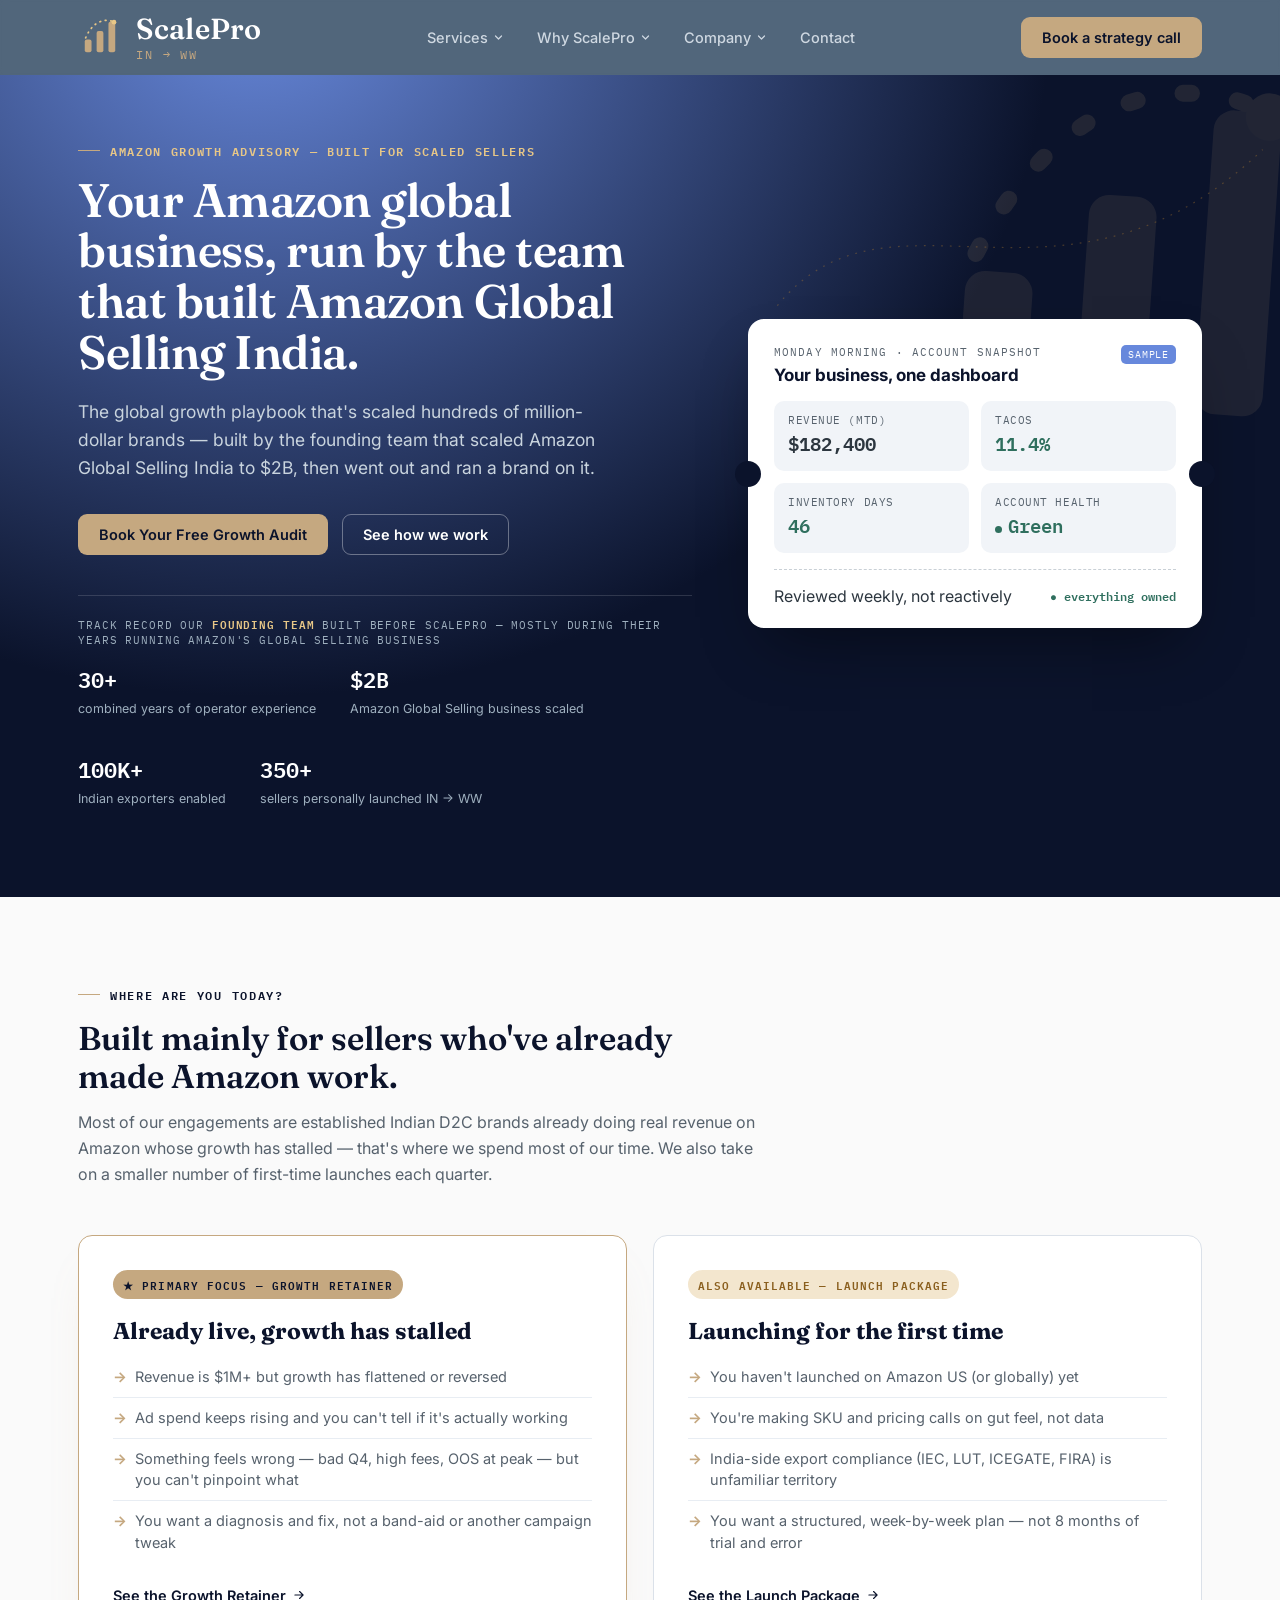
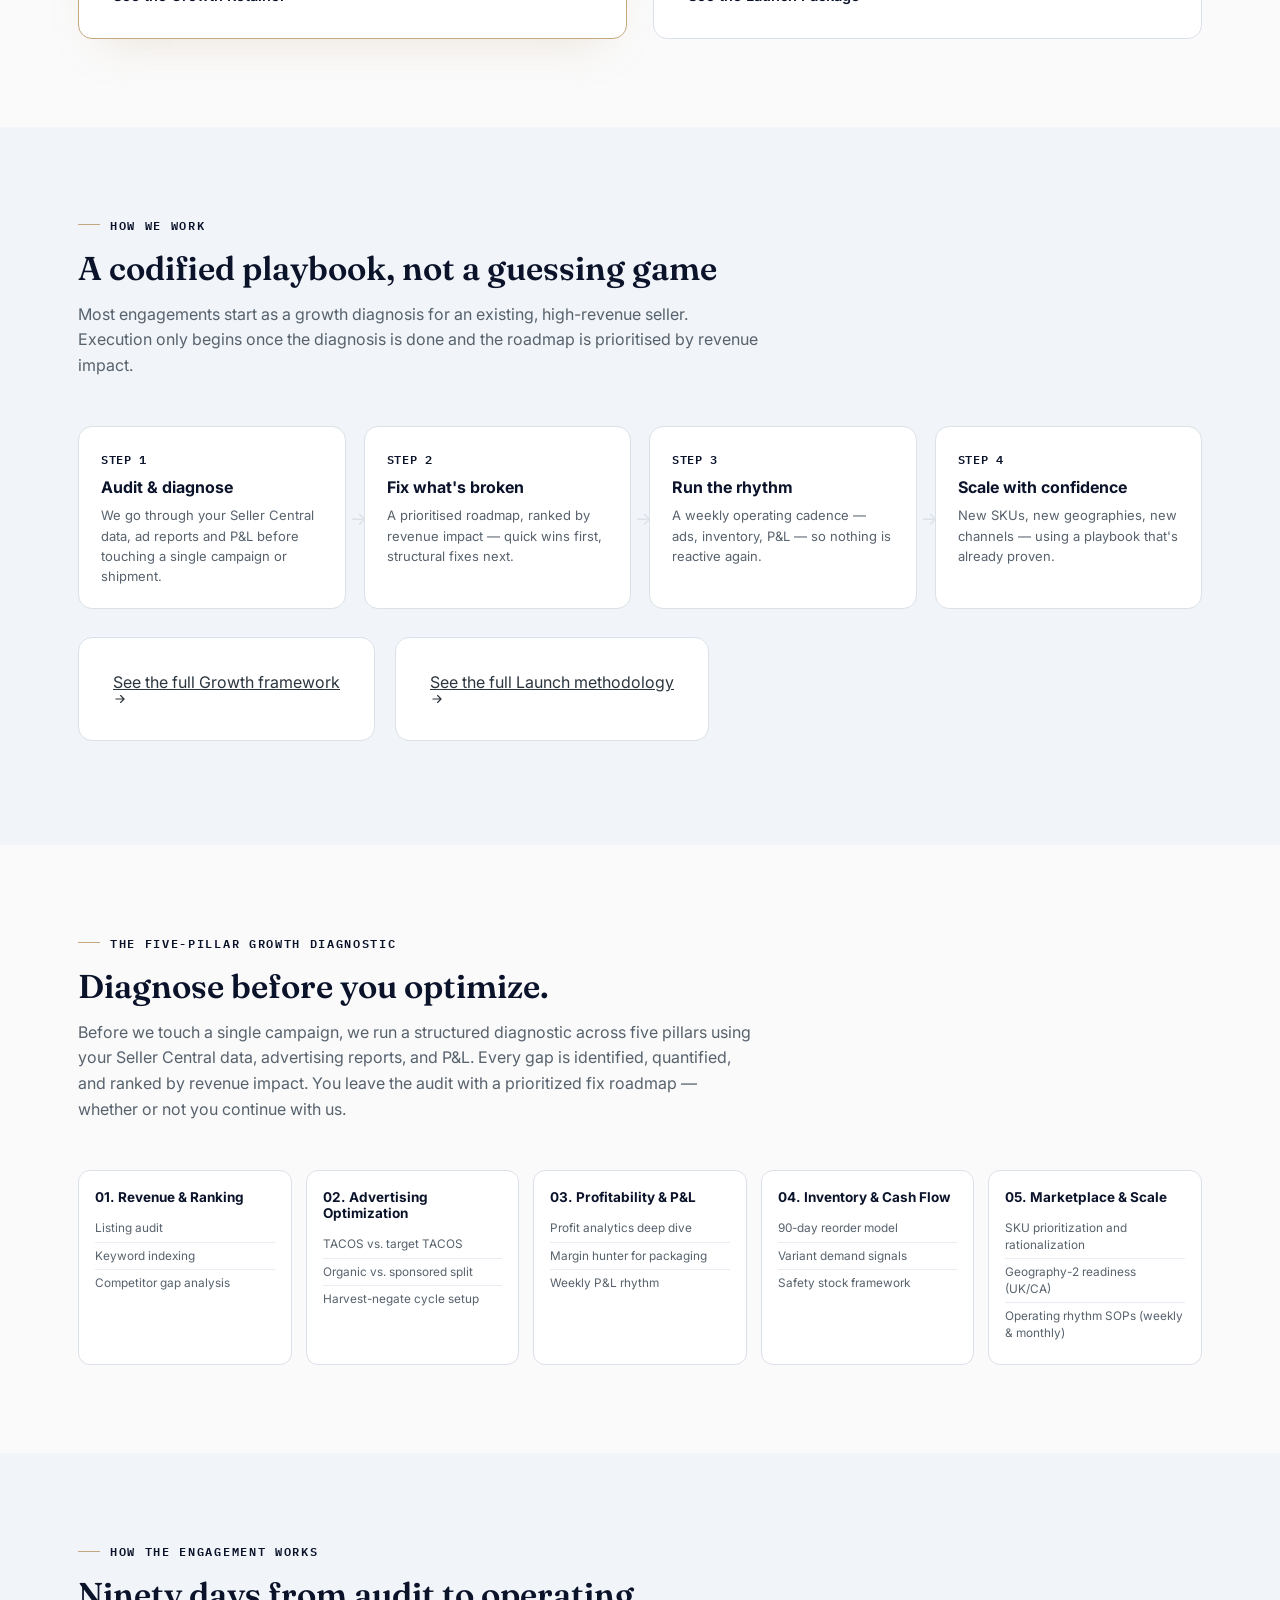
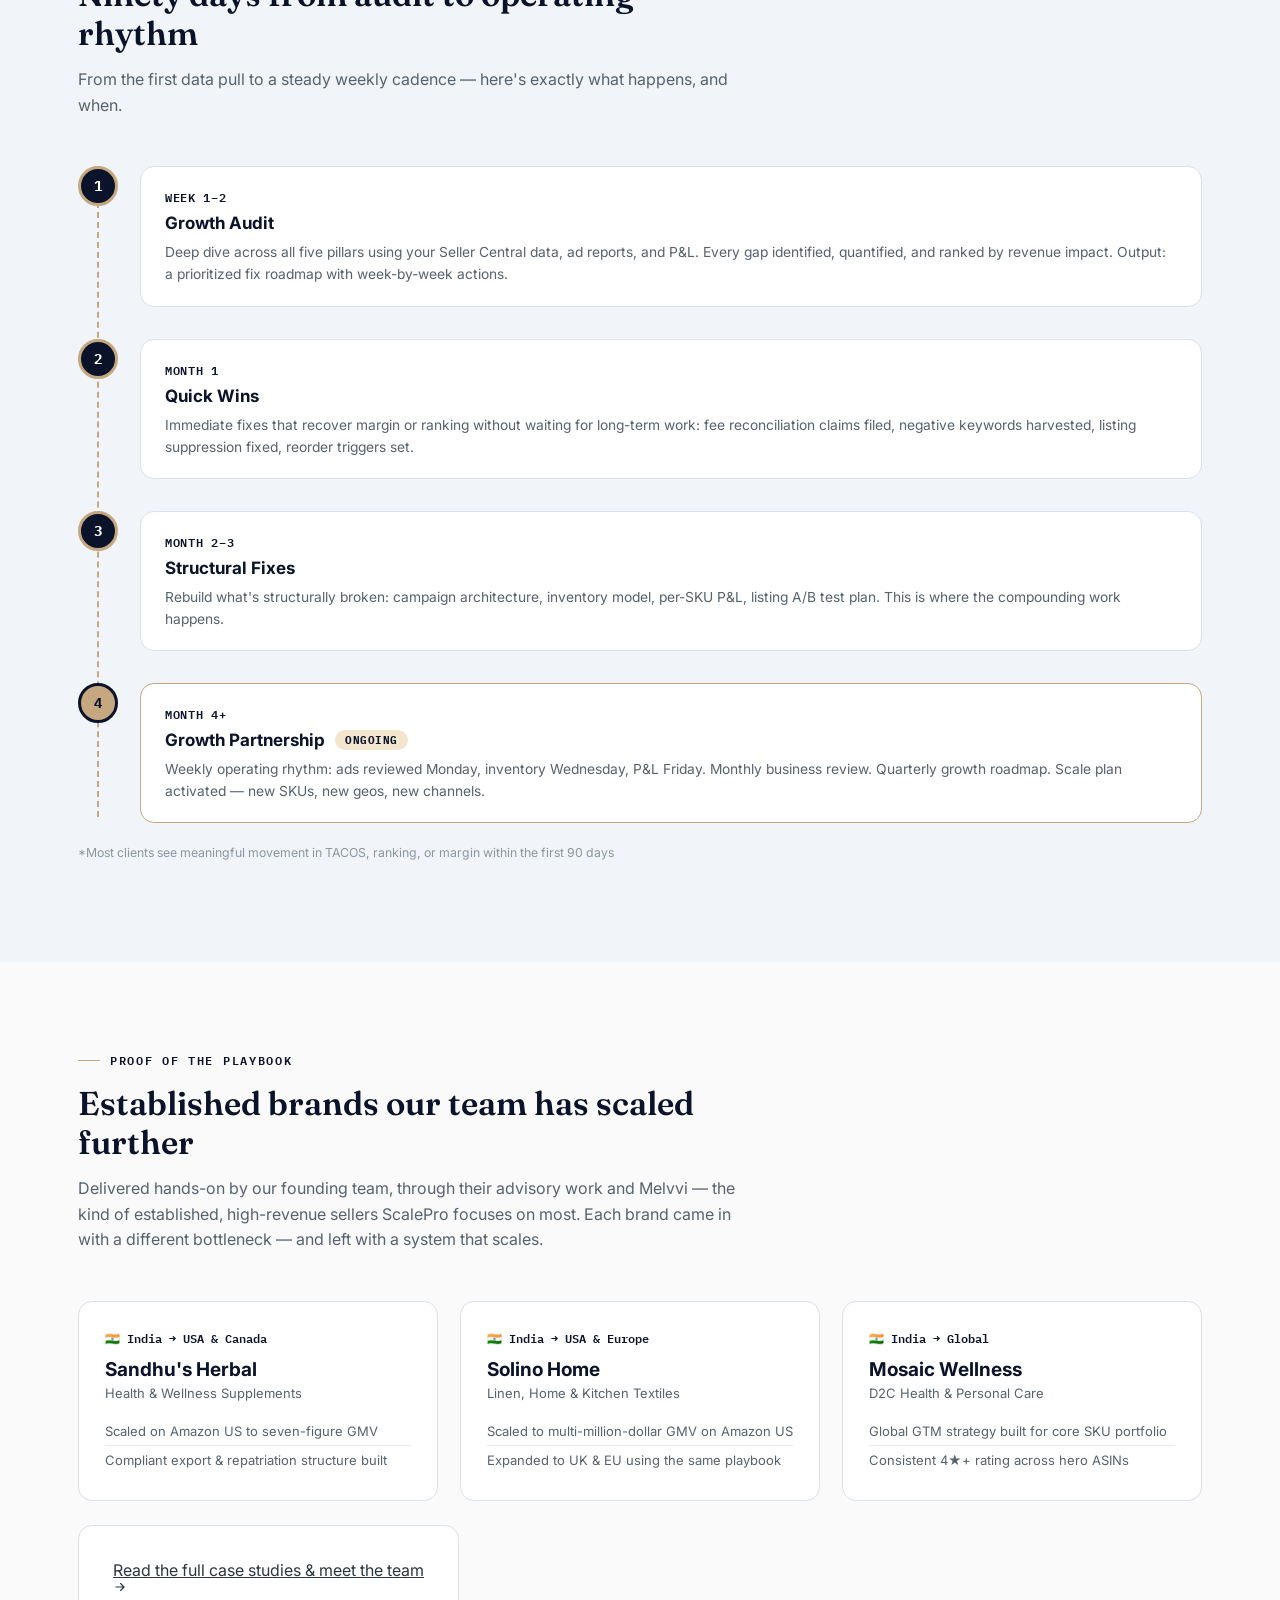
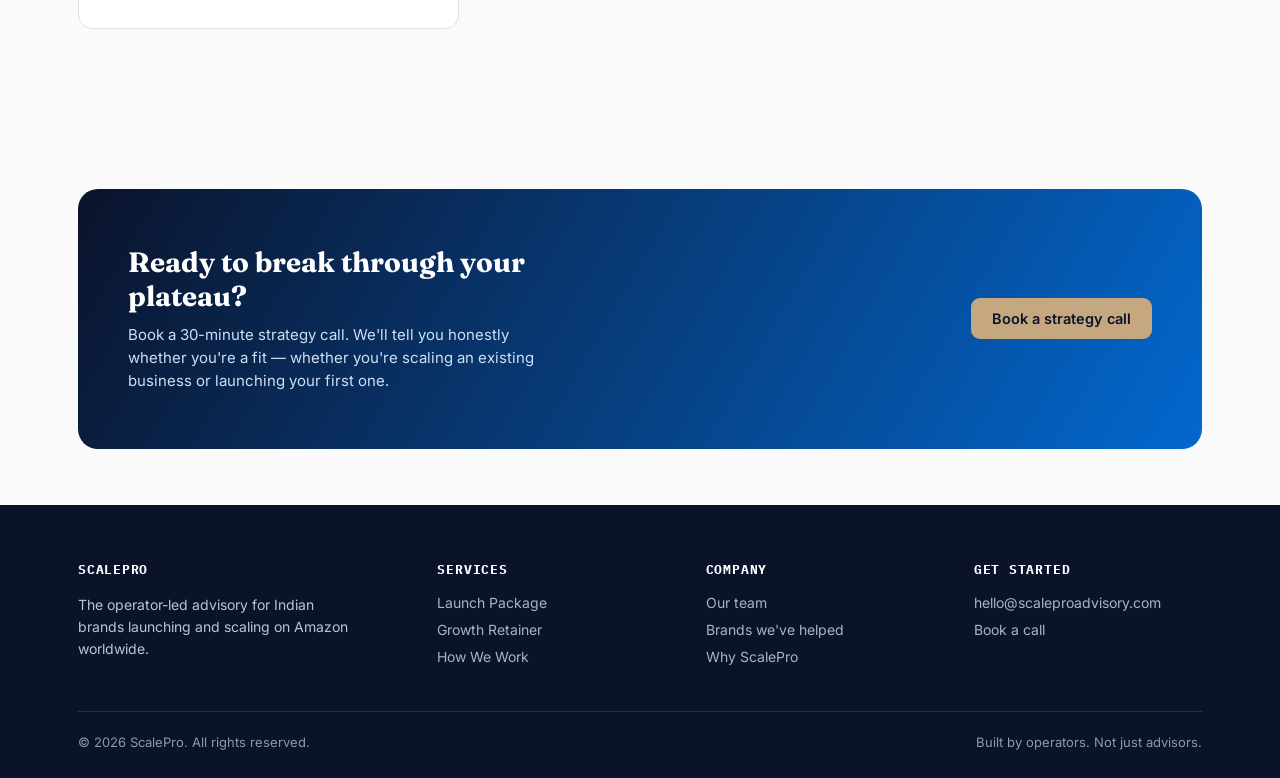
==== commit 42acd354: "First section change" ====
--- a/index.html
+++ b/index.html
@@ -72,11 +72,11 @@
   <div class="wrap hero-grid">
     <div>
       <div class="eyebrow" style="color:#E8C787;">Amazon growth advisory — built for scaled sellers</div>
-      <h1>Break through your Amazon <em>growth plateau</em>.</h1>
-      <p class="lead">ScalePro exists primarily for established Indian D2C brands already doing real revenue on Amazon — diagnosing what's actually capping growth and fixing the whole system, not just running more ads. We also run a structured Launch Package for brands going global for the first time.</p>
+      <h1>Your Amazon global business, run by the team that built Amazon Global Selling India.</h1>
+      <p class="lead">The global growth playbook that's scaled hundreds of million-dollar brands — built by the founding team that scaled Amazon Global Selling India to $2B, then went out and ran a brand on it.</p>
       <div class="hero-ctas">
-        <a href="contact.html" class="btn btn-gold">Book a strategy call</a>
-        <a href="#who" class="btn btn-ghost">See if you're a fit</a>
+        <a href="contact.html" class="btn btn-gold">Book Your Free Growth Audit</a>
+        <a href="process.html" class="btn btn-ghost">See how we work</a>
       </div>
       <div class="hero-stats-block">
         <span class="hero-stats-label">Track record our <b>founding team</b> built before ScalePro — mostly during their years running Amazon's Global Selling business</span>
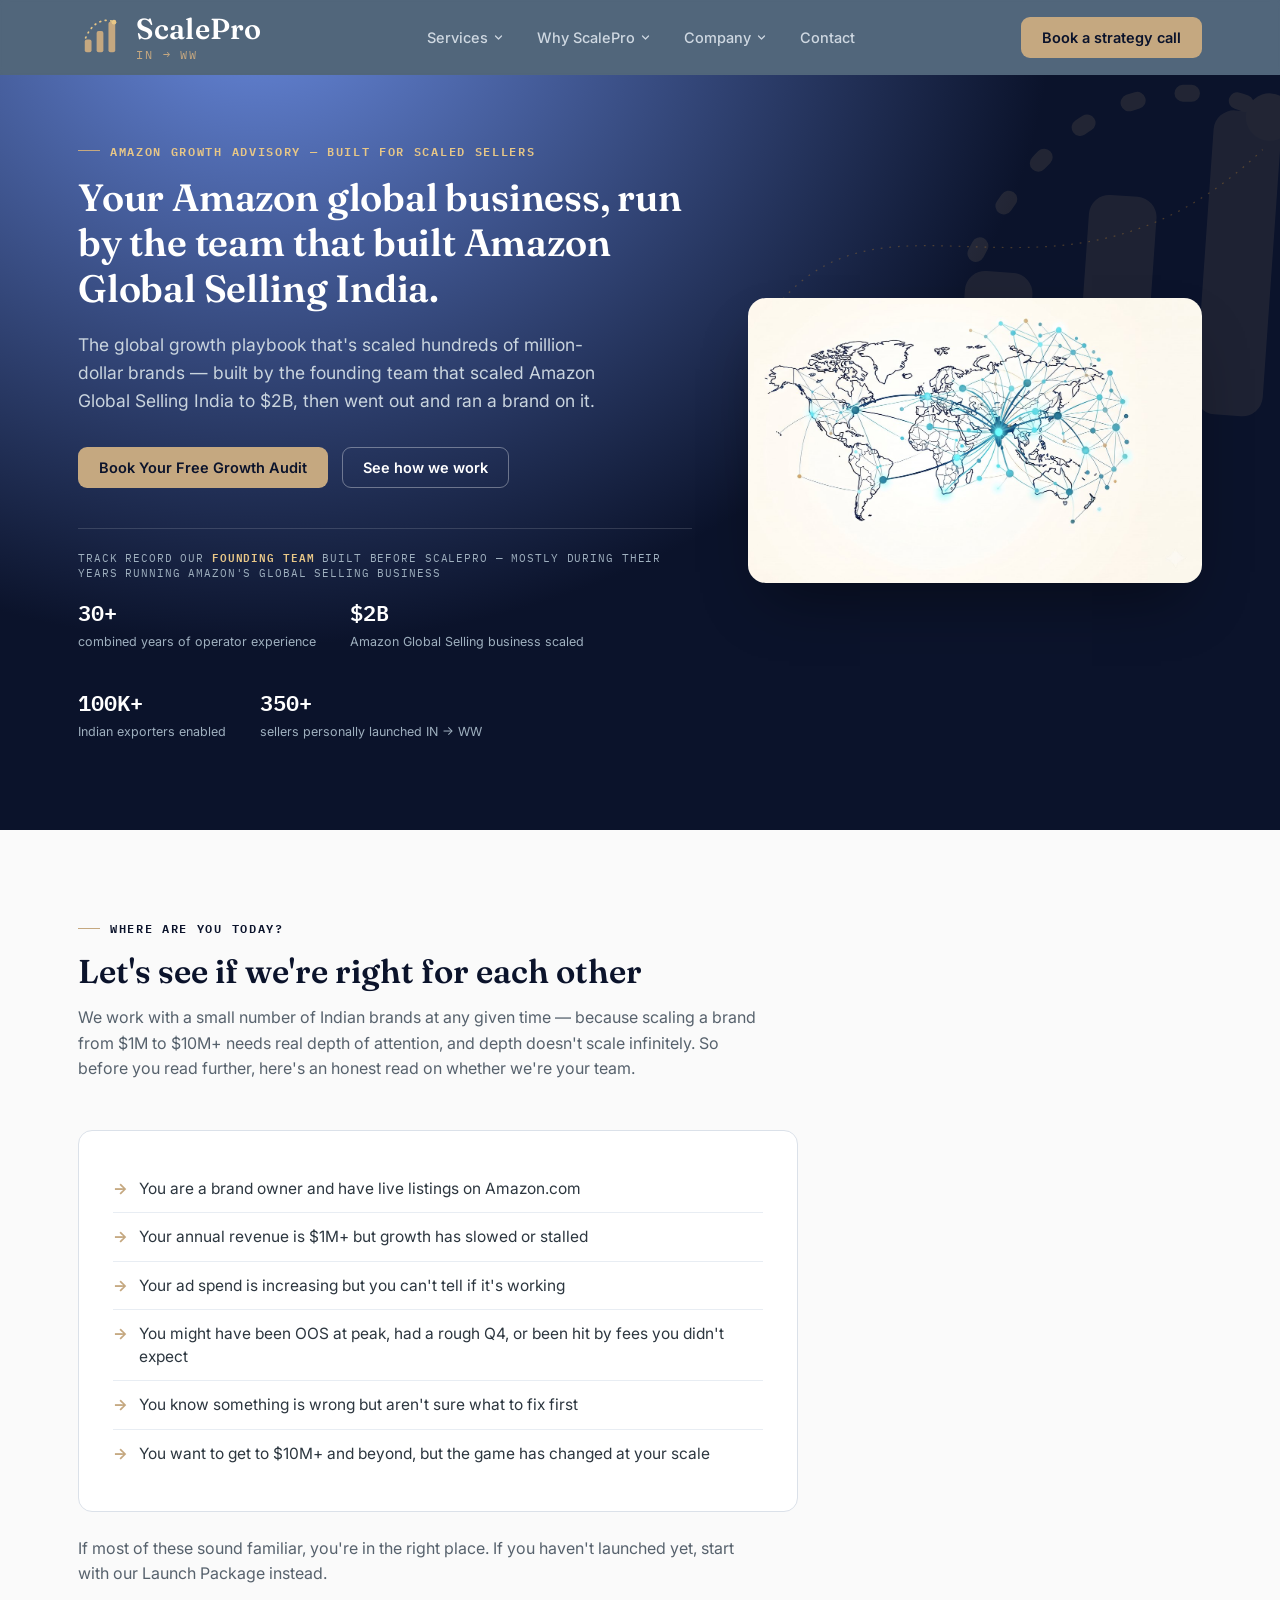
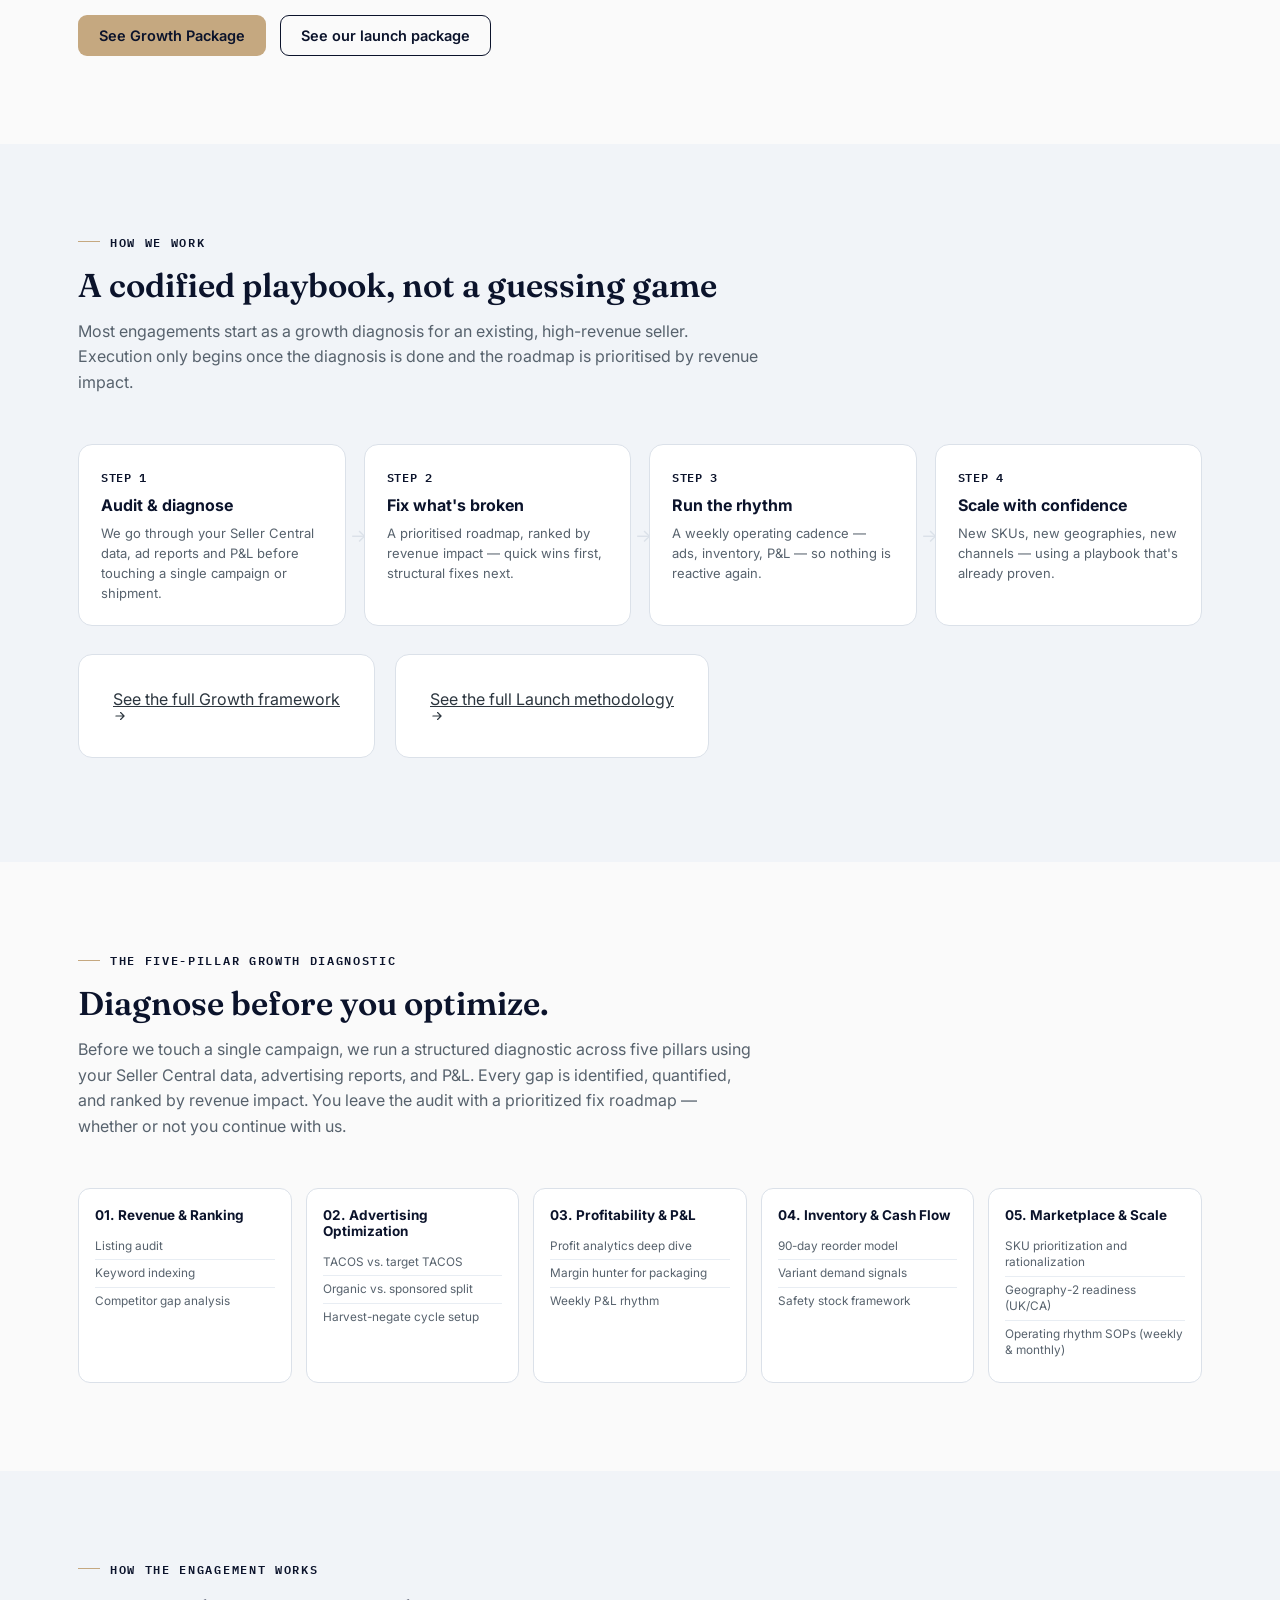
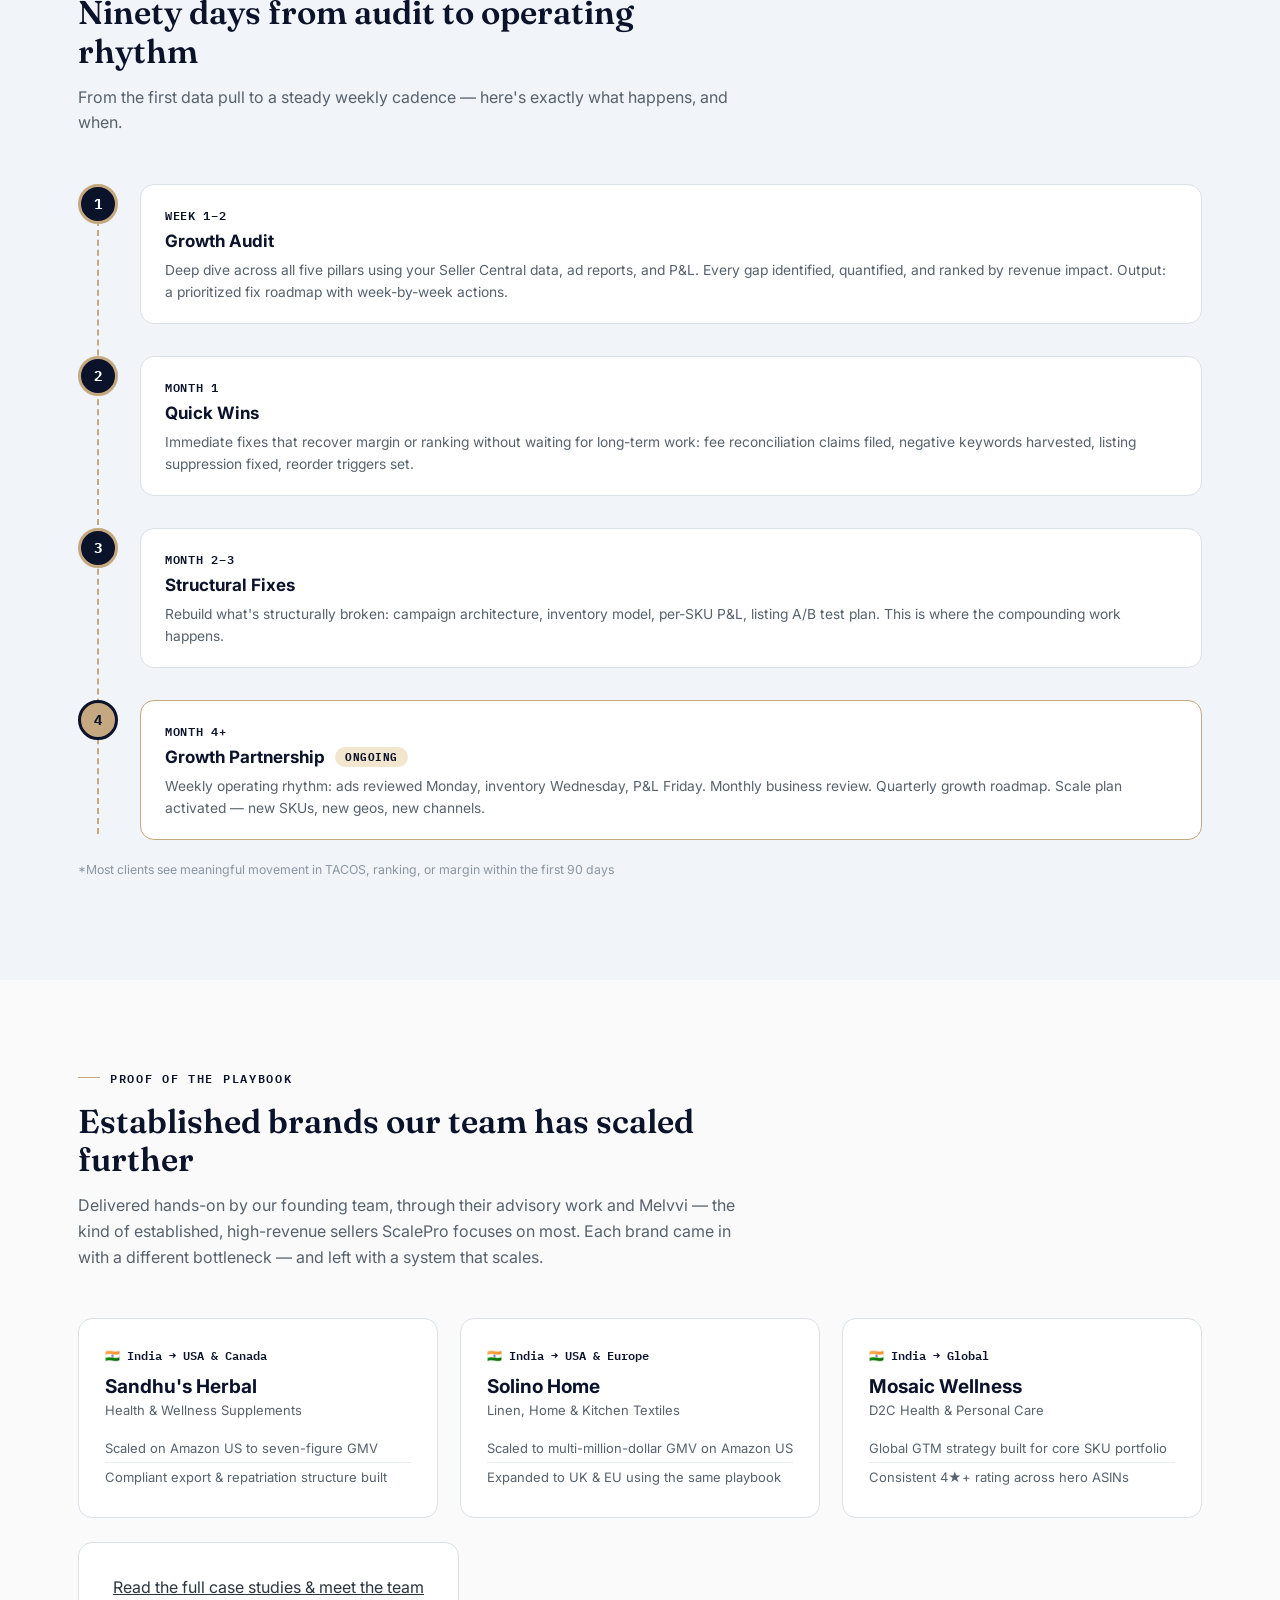
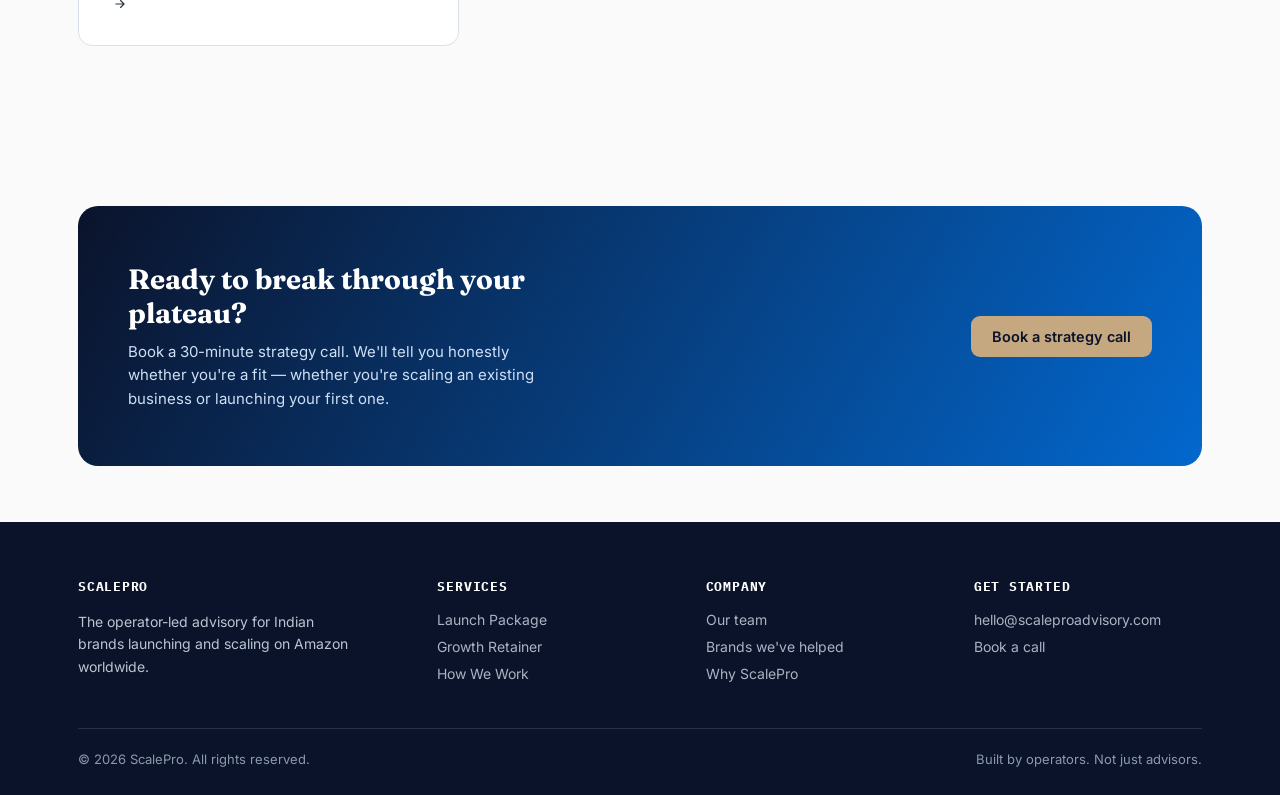
==== commit 36becfae: "image and second section change" ====
--- a/index.html
+++ b/index.html
@@ -89,27 +89,8 @@
       </div>
     </div>
     <div>
-      <div class="ticket">
-        <div class="ticket-notch left"></div>
-        <div class="ticket-notch right"></div>
-        <div class="ticket-head">
-          <div>
-            <div class="tag">Monday morning · account snapshot</div>
-            <h4>Your business, one dashboard</h4>
-          </div>
-          <span class="sampletag">Sample</span>
-        </div>
-        <div class="kpi-grid">
-          <div class="kpi"><div class="l">REVENUE (MTD)</div><div class="v">$182,400</div></div>
-          <div class="kpi"><div class="l">TACOS</div><div class="v green">11.4%</div></div>
-          <div class="kpi"><div class="l">INVENTORY DAYS</div><div class="v green">46</div></div>
-          <div class="kpi"><div class="l">ACCOUNT HEALTH</div><div class="v green"><span class="dot"></span>Green</div></div>
-        </div>
-        <div class="perf"></div>
-        <div class="ticket-foot">
-          <span class="tag">Reviewed weekly, not reactively</span>
-          <span class="status">● everything owned</span>
-        </div>
+      <div class="hero-map">
+        <img src="assets/hero-network.jpg" alt="Global trade network map showing India-centered routes connecting to markets across the Americas, Europe, and Asia-Pacific" width="1200" height="755">
       </div>
     </div>
   </div>
@@ -120,32 +101,23 @@
   <div class="wrap">
     <div class="section-head">
       <div class="eyebrow">Where are you today?</div>
-      <h2>Built mainly for sellers who've already made Amazon work.</h2>
-      <p>Most of our engagements are established Indian D2C brands already doing real revenue on Amazon whose growth has stalled — that's where we spend most of our time. We also take on a smaller number of first-time launches each quarter.</p>
-    </div>
-    <div class="paths">
-      <div class="path-card b featured">
-        <div class="stamp">★ Primary focus — Growth retainer</div>
-        <h3>Already live, growth has stalled</h3>
-        <ul>
-          <li>Revenue is $1M+ but growth has flattened or reversed</li>
-          <li>Ad spend keeps rising and you can't tell if it's actually working</li>
-          <li>Something feels wrong — bad Q4, high fees, OOS at peak — but you can't pinpoint what</li>
-          <li>You want a diagnosis and fix, not a band-aid or another campaign tweak</li>
-        </ul>
-        <a href="growth.html" class="go">See the Growth Retainer <svg width="14" height="14" viewBox="0 0 24 24" fill="none"><path d="M5 12h14M13 6l6 6-6 6" stroke="currentColor" stroke-width="2" stroke-linecap="round" stroke-linejoin="round"/></svg></a>
-      </div>
-      <div class="path-card a">
-        <div class="stamp">Also available — Launch package</div>
-        <h3>Launching for the first time</h3>
-        <ul>
-          <li>You haven't launched on Amazon US (or globally) yet</li>
-          <li>You're making SKU and pricing calls on gut feel, not data</li>
-          <li>India-side export compliance (IEC, LUT, ICEGATE, FIRA) is unfamiliar territory</li>
-          <li>You want a structured, week-by-week plan — not 8 months of trial and error</li>
-        </ul>
-        <a href="launch.html" class="go">See the Launch Package <svg width="14" height="14" viewBox="0 0 24 24" fill="none"><path d="M5 12h14M13 6l6 6-6 6" stroke="currentColor" stroke-width="2" stroke-linecap="round" stroke-linejoin="round"/></svg></a>
-      </div>
+      <h2>Let's see if we're right for each other</h2>
+      <p>We work with a small number of Indian brands at any given time — because scaling a brand from $1M to $10M+ needs real depth of attention, and depth doesn't scale infinitely. So before you read further, here's an honest read on whether we're your team.</p>
+    </div>
+    <div class="fit-check">
+      <ul>
+        <li>You are a brand owner and have live listings on Amazon.com</li>
+        <li>Your annual revenue is $1M+ but growth has slowed or stalled</li>
+        <li>Your ad spend is increasing but you can't tell if it's working</li>
+        <li>You might have been OOS at peak, had a rough Q4, or been hit by fees you didn't expect</li>
+        <li>You know something is wrong but aren't sure what to fix first</li>
+        <li>You want to get to $10M+ and beyond, but the game has changed at your scale</li>
+      </ul>
+    </div>
+    <p class="fit-check-note">If most of these sound familiar, you're in the right place. If you haven't launched yet, start with our Launch Package instead.</p>
+    <div class="cta-actions">
+      <a href="growth.html" class="btn btn-gold">See Growth Package</a>
+      <a href="launch.html" class="btn btn-outline">See our launch package</a>
     </div>
   </div>
 </section>
--- a/assets/styles.css
+++ b/assets/styles.css
@@ -176,7 +176,7 @@
   position:relative;z-index:1;
 }
 .hero h1{
-  color:#fff;font-size:47px;line-height:1.08;font-weight:600;margin:0 0 20px;letter-spacing:-.01em;
+  color:#fff;font-size:38px;line-height:1.2;font-weight:600;margin:0 0 20px;letter-spacing:-.005em;
 }
 .hero h1 em{font-style:italic;color:var(--gold);}
 .hero p.lead{
@@ -195,38 +195,14 @@
 }
 .hero-stats .stat span{font-size:12.5px;color:#9FB0BF;}
 
-/* manifest ticket card */
-.ticket{
-  background:#fff;color:var(--ink);border-radius:16px;
-  padding:26px 26px 22px;
+/* hero global-network graphic (replaces the old ticket dashboard mockup —
+   that markup/CSS was removed entirely on 2026-09-02, confirmed unused
+   anywhere else on the site before deleting) */
+.hero-map{
+  border-radius:18px;overflow:hidden;line-height:0;
   box-shadow:0 30px 60px -20px rgba(0,0,0,0.45);
-  position:relative;
-}
-.ticket-notch{
-  position:absolute;width:26px;height:26px;background:var(--navy);border-radius:50%;
-  top:50%;transform:translateY(-50%);
-}
-.ticket-notch.left{left:-13px;}
-.ticket-notch.right{right:-13px;}
-.ticket .perf{
-  border-top:1.5px dashed #C9D0D6;margin:16px 0;
-}
-.ticket-head{display:flex;justify-content:space-between;align-items:flex-start;}
-.ticket-head .tag{font-family:'IBM Plex Mono',monospace;font-size:11px;letter-spacing:.1em;color:var(--muted);text-transform:uppercase;}
-.ticket-head .day{font-family:'IBM Plex Mono',monospace;font-size:11px;color:var(--green);font-weight:600;}
-.ticket h4{margin:6px 0 2px;font-size:17px;}
-.ticket .sampletag{
-  font-family:'IBM Plex Mono',monospace;font-size:9.5px;letter-spacing:.08em;color:#fff;background:var(--periwinkle);
-  padding:3px 7px;border-radius:5px;text-transform:uppercase;
-}
-.kpi-grid{display:grid;grid-template-columns:1fr 1fr;gap:12px;margin-top:14px;}
-.kpi{background:var(--tint);border-radius:10px;padding:12px 14px;}
-.kpi .l{font-size:11px;color:var(--muted);font-family:'IBM Plex Mono',monospace;letter-spacing:.05em;}
-.kpi .v{font-family:'IBM Plex Mono',monospace;font-size:19px;font-weight:600;margin-top:2px;}
-.kpi .v.green{color:var(--green);}
-.dot{display:inline-block;width:7px;height:7px;border-radius:50%;background:var(--green);margin-right:6px;}
-.ticket-foot{display:flex;justify-content:space-between;align-items:center;margin-top:4px;}
-.ticket-foot .status{font-family:'IBM Plex Mono',monospace;font-size:11.5px;color:var(--green);font-weight:600;}
+}
+.hero-map img{width:100%;height:auto;display:block;}
 
 /* ---------- Section shells ---------- */
 .section{padding:88px 0;}
@@ -236,6 +212,16 @@
 .section-head h2{font-size:33px;font-weight:600;margin:0 0 14px;line-height:1.18;}
 .section-head p{color:var(--muted);font-size:16px;line-height:1.6;margin:0;}
 .section-head.center{margin-left:auto;margin-right:auto;text-align:center;}
+
+/* ---------- Fit-check list (Where are you today?) ---------- */
+.fit-check{border:1px solid var(--line);border-radius:var(--radius);padding:34px;background:#fff;max-width:720px;}
+.fit-check ul{margin:0;padding:0;list-style:none;}
+.fit-check li{
+  font-size:15.5px;color:var(--ink);padding:12px 0 12px 26px;position:relative;border-top:1px solid var(--tint-2);line-height:1.5;
+}
+.fit-check li:first-child{border-top:none;}
+.fit-check li::before{content:"→";position:absolute;left:0;color:var(--gold);font-weight:700;}
+.fit-check-note{max-width:680px;color:var(--muted);font-size:16px;line-height:1.6;margin:24px 0 28px;}
 
 /* ---------- Path cards ---------- */
 .paths{display:grid;grid-template-columns:1fr 1fr;gap:26px;}
@@ -524,7 +510,7 @@
 /* ---------- Responsive ---------- */
 @media (max-width:980px){
   .hero-grid{grid-template-columns:1fr;}
-  .hero .ticket{max-width:420px;}
+  .hero-map{max-width:560px;margin:0 auto;}
   .paths{grid-template-columns:1fr;}
   .cards3{grid-template-columns:1fr 1fr;}
   .journey{grid-template-columns:repeat(3,1fr);}
@@ -558,7 +544,7 @@
 }
 @media (max-width:640px){
   .navbar .btn-gold{display:none;}
-  .hero h1{font-size:34px;}
+  .hero h1{font-size:28px;line-height:1.25;}
   .pagehead h1{font-size:28px;}
   .hero-stats{gap:22px;}
   .cards3{grid-template-columns:1fr;}
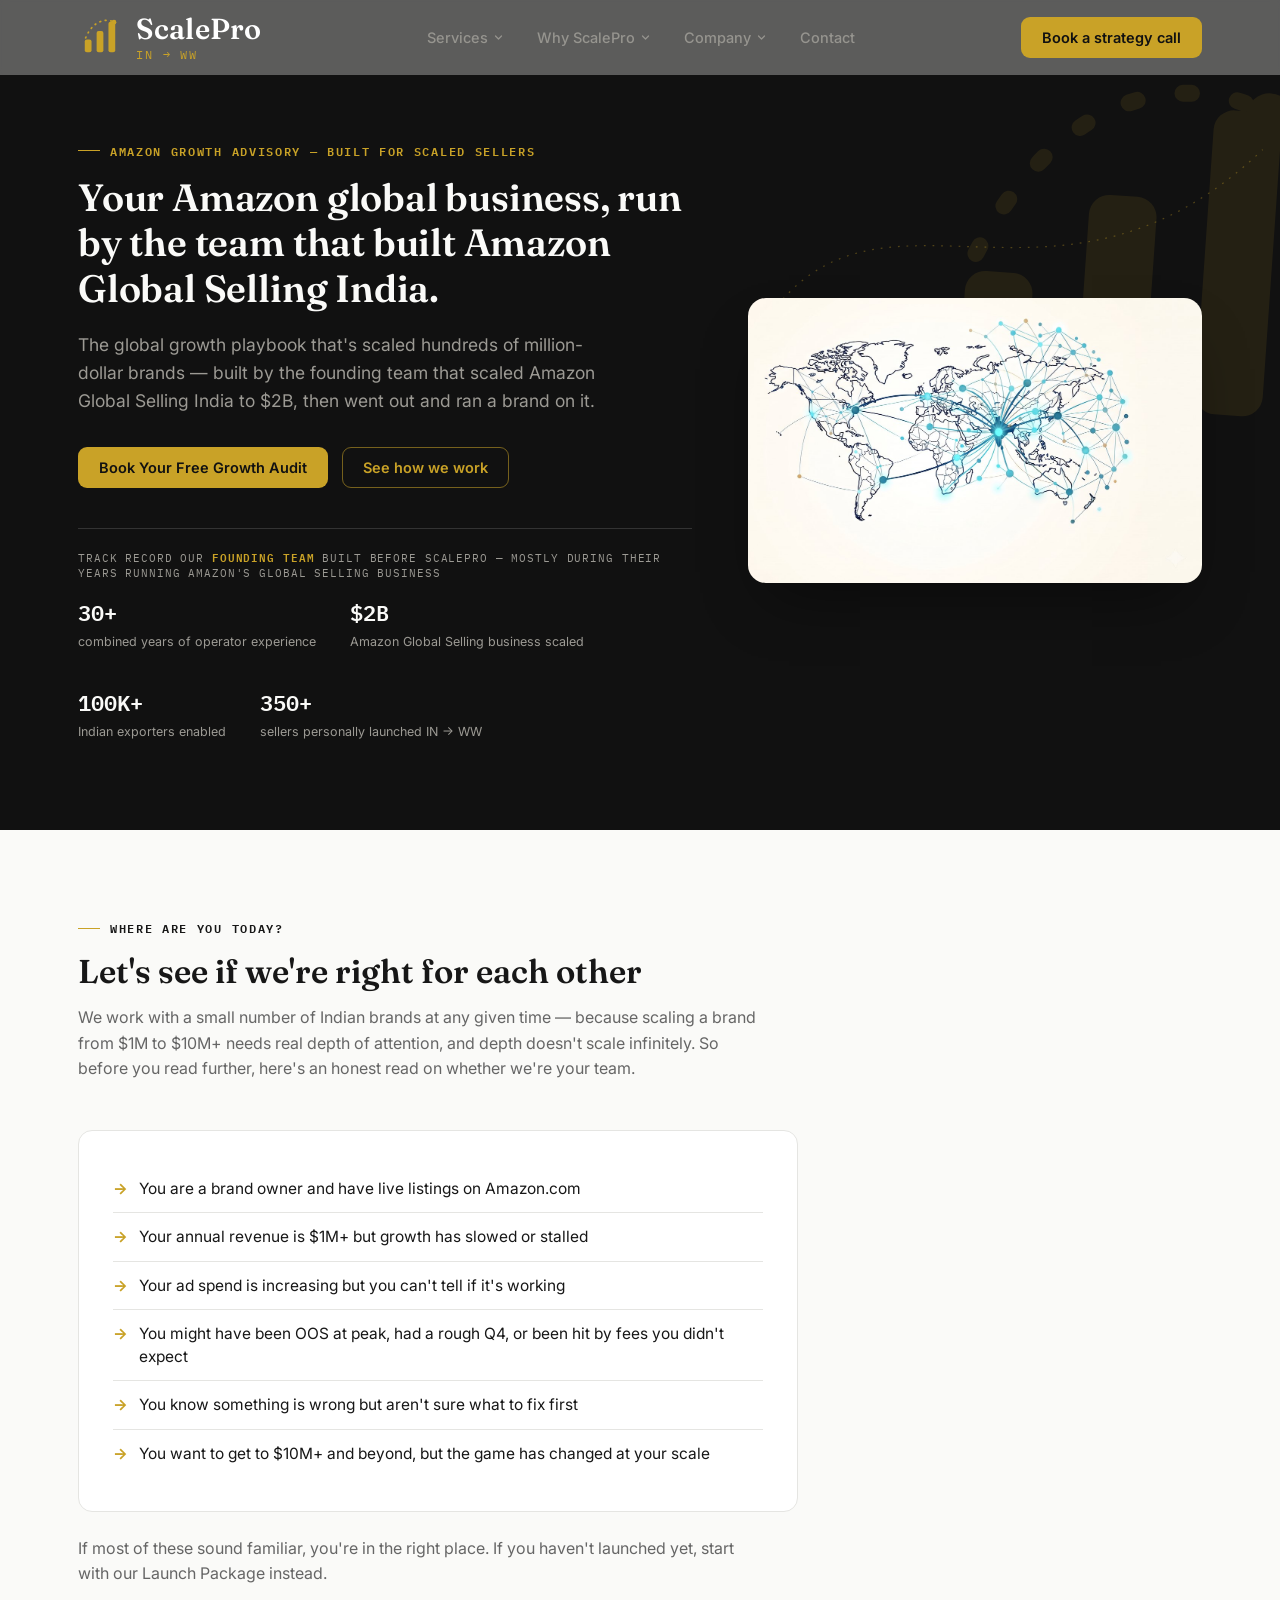
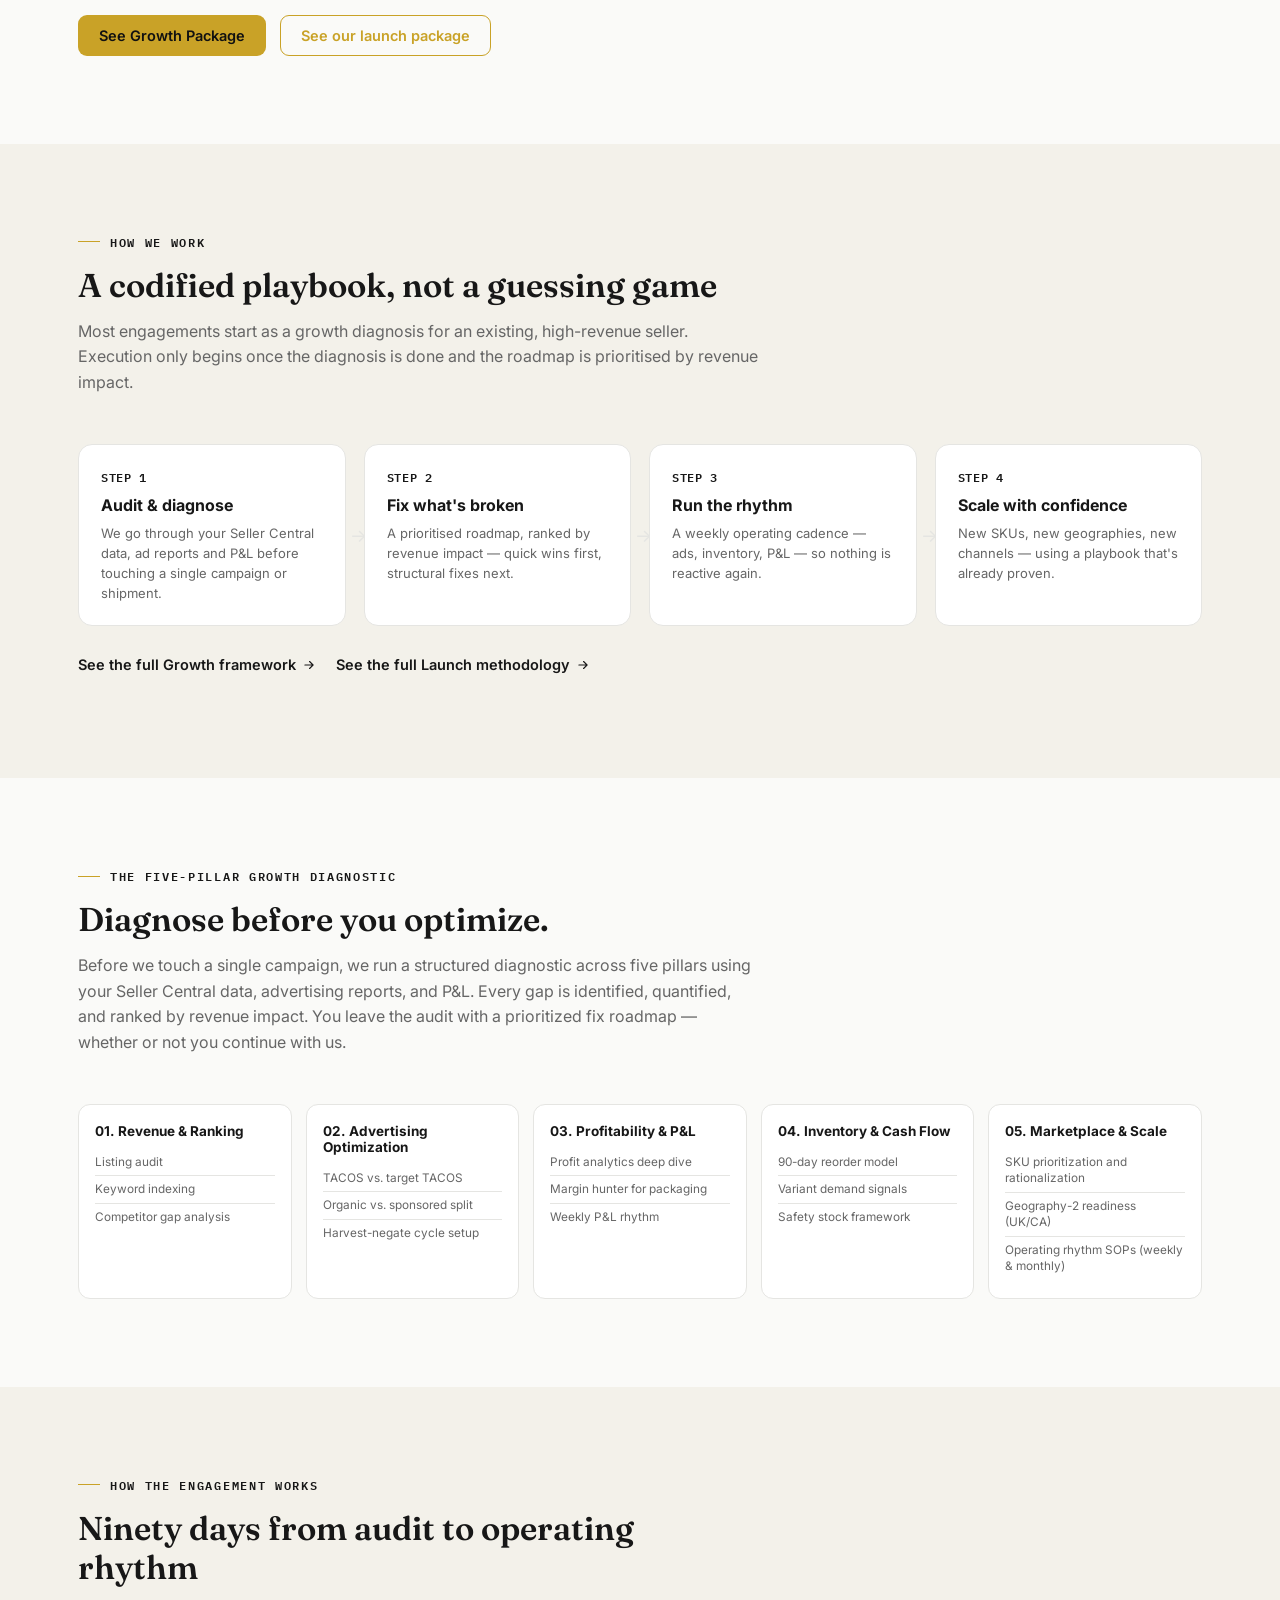
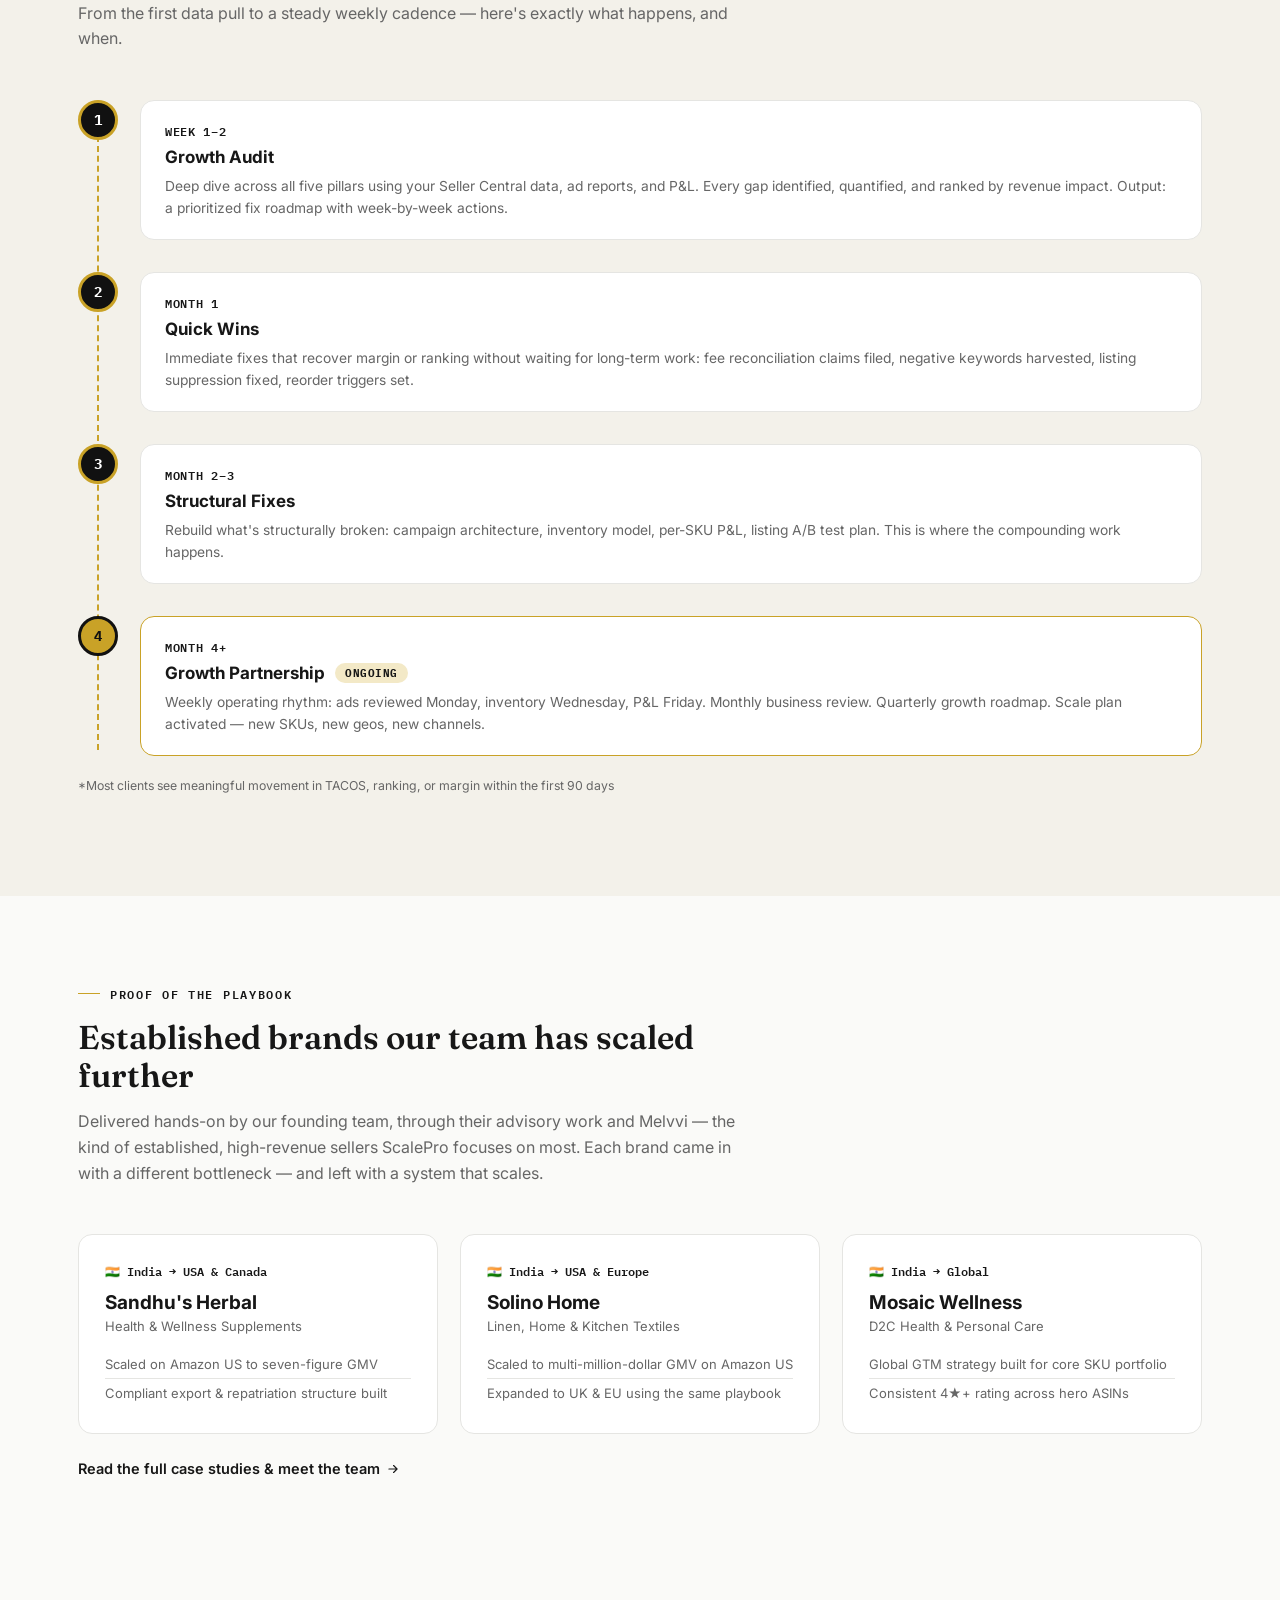
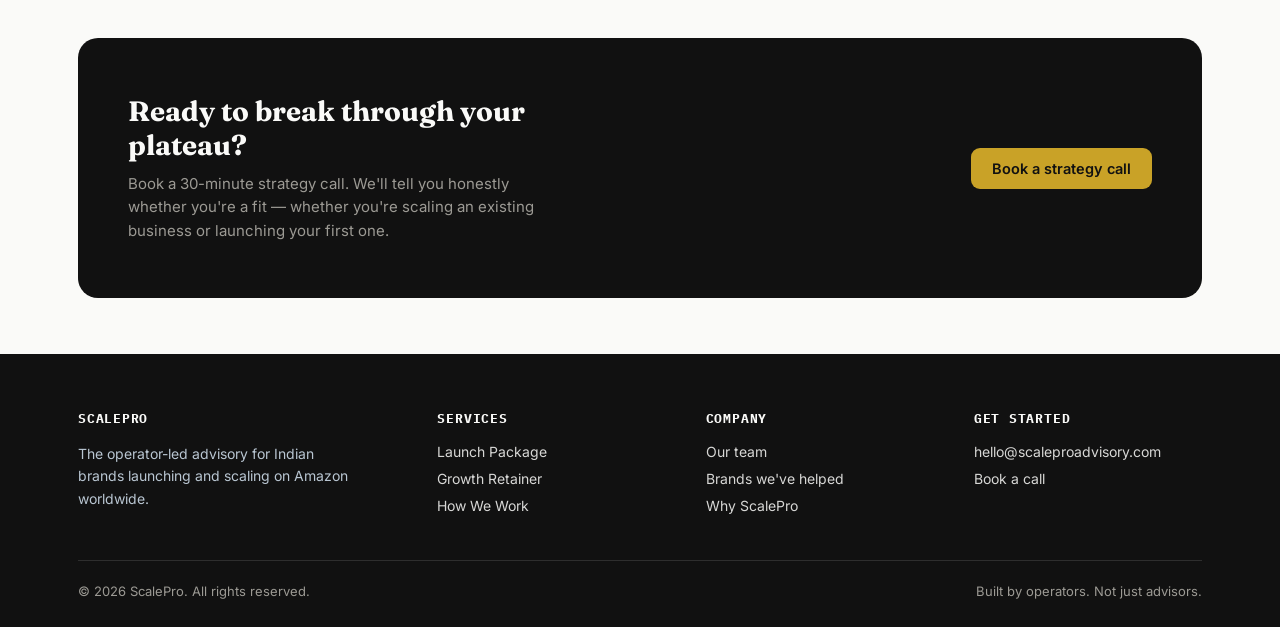
==== commit f9501be8: "Color Update" ====
--- a/index.html
+++ b/index.html
@@ -5,7 +5,7 @@
 <meta name="viewport" content="width=device-width, initial-scale=1.0">
 <title>ScalePro — Amazon Global Growth Advisory for Indian Brands</title>
 <meta name="description" content="ScalePro is the operator-led advisory for Indian D2C brands launching and scaling on Amazon worldwide.">
-<link rel="icon" type="image/svg+xml" href="data:image/svg+xml,%3Csvg xmlns='http://www.w3.org/2000/svg' viewBox='0 0 52 52'%3E%3Crect width='52' height='52' rx='11' fill='%230B132B'/%3E%3Crect x='8' y='29' width='8' height='15' rx='2.4' fill='%23C5A880'/%3E%3Crect x='22' y='19' width='8' height='25' rx='2.4' fill='%23C5A880'/%3E%3Crect x='36' y='8' width='8' height='36' rx='2.4' fill='%23C5A880'/%3E%3Cpath d='M9 27 C18 6 33 4 42 8' fill='none' stroke='%23E8C787' stroke-width='2' stroke-dasharray='1 5.5' stroke-linecap='round'/%3E%3Ccircle cx='42.5' cy='8.5' r='2.8' fill='%23E8C787'/%3E%3C/svg%3E">
+<link rel="icon" type="image/svg+xml" href="data:image/svg+xml,%3Csvg xmlns='http://www.w3.org/2000/svg' viewBox='0 0 52 52'%3E%3Crect width='52' height='52' rx='11' fill='%23111111'/%3E%3Crect x='8' y='29' width='8' height='15' rx='2.4' fill='%23C9A227'/%3E%3Crect x='22' y='19' width='8' height='25' rx='2.4' fill='%23C9A227'/%3E%3Crect x='36' y='8' width='8' height='36' rx='2.4' fill='%23C9A227'/%3E%3Cpath d='M9 27 C18 6 33 4 42 8' fill='none' stroke='%23C9A227' stroke-width='2' stroke-dasharray='1 5.5' stroke-linecap='round'/%3E%3Ccircle cx='42.5' cy='8.5' r='2.8' fill='%23C9A227'/%3E%3C/svg%3E">
 <link rel="preconnect" href="https://fonts.googleapis.com">
 <link rel="preconnect" href="https://fonts.gstatic.com" crossorigin>
 <link href="https://fonts.googleapis.com/css2?family=Fraunces:ital,opsz,wght@0,9..144,400;0,9..144,500;0,9..144,600;0,9..144,700;1,9..144,500&family=Inter:wght@400;500;600;700;800&family=IBM+Plex+Mono:wght@400;500;600&display=swap" rel="stylesheet">
@@ -17,11 +17,11 @@
   <div class="navbar">
     <a href="index.html" class="logo" aria-label="ScalePro — home">
       <svg class="mark" width="44" height="44" viewBox="0 0 52 52" xmlns="http://www.w3.org/2000/svg" role="img" aria-hidden="true">
-        <rect x="8" y="29" width="8" height="15" rx="2.4" fill="#C5A880"/>
-        <rect x="22" y="19" width="8" height="25" rx="2.4" fill="#C5A880"/>
-        <rect x="36" y="8" width="8" height="36" rx="2.4" fill="#C5A880"/>
-        <path class="mark-orbit" d="M9 27 C18 6 33 4 42 8" fill="none" stroke="#E8C787" stroke-width="2" stroke-linecap="round"/>
-        <circle cx="42.5" cy="8.5" r="2.8" fill="#E8C787"/>
+        <rect x="8" y="29" width="8" height="15" rx="2.4" fill="#C9A227"/>
+        <rect x="22" y="19" width="8" height="25" rx="2.4" fill="#C9A227"/>
+        <rect x="36" y="8" width="8" height="36" rx="2.4" fill="#C9A227"/>
+        <path class="mark-orbit" d="M9 27 C18 6 33 4 42 8" fill="none" stroke="#C9A227" stroke-width="2" stroke-linecap="round"/>
+        <circle cx="42.5" cy="8.5" r="2.8" fill="#C9A227"/>
       </svg>
       <span class="wordwrap">
         <span class="word">ScalePro</span>
@@ -63,15 +63,15 @@
 
 <section class="hero" id="top">
   <svg class="hero-mark-bg" width="440" height="440" viewBox="0 0 52 52" xmlns="http://www.w3.org/2000/svg" aria-hidden="true">
-    <rect x="8" y="29" width="8" height="15" rx="2.4" fill="#C5A880"/>
-    <rect x="22" y="19" width="8" height="25" rx="2.4" fill="#C5A880"/>
-    <rect x="36" y="8" width="8" height="36" rx="2.4" fill="#C5A880"/>
-    <path d="M9 27 C18 6 33 4 42 8" fill="none" stroke="#E8C787" stroke-width="2" stroke-dasharray="1 5.5" stroke-linecap="round"/>
-    <circle cx="42.5" cy="8.5" r="2.8" fill="#E8C787"/>
+    <rect x="8" y="29" width="8" height="15" rx="2.4" fill="#C9A227"/>
+    <rect x="22" y="19" width="8" height="25" rx="2.4" fill="#C9A227"/>
+    <rect x="36" y="8" width="8" height="36" rx="2.4" fill="#C9A227"/>
+    <path d="M9 27 C18 6 33 4 42 8" fill="none" stroke="#C9A227" stroke-width="2" stroke-dasharray="1 5.5" stroke-linecap="round"/>
+    <circle cx="42.5" cy="8.5" r="2.8" fill="#C9A227"/>
   </svg>
   <div class="wrap hero-grid">
     <div>
-      <div class="eyebrow" style="color:#E8C787;">Amazon growth advisory — built for scaled sellers</div>
+      <div class="eyebrow">Amazon growth advisory — built for scaled sellers</div>
       <h1>Your Amazon global business, run by the team that built Amazon Global Selling India.</h1>
       <p class="lead">The global growth playbook that's scaled hundreds of million-dollar brands — built by the founding team that scaled Amazon Global Selling India to $2B, then went out and ran a brand on it.</p>
       <div class="hero-ctas">
@@ -137,9 +137,9 @@
       <div class="flowcard"><div class="when">STEP 4</div><h5>Scale with confidence</h5><p>New SKUs, new geographies, new channels — using a playbook that's already proven.</p></div>
     </div>
     <p style="margin-top:28px;">
-      <a href="growth.html" class="path-card go" style="display:inline-flex;">See the full Growth framework <svg width="14" height="14" viewBox="0 0 24 24" fill="none"><path d="M5 12h14M13 6l6 6-6 6" stroke="currentColor" stroke-width="2" stroke-linecap="round" stroke-linejoin="round"/></svg></a>
+      <a href="growth.html" class="go" style="display:inline-flex;">See the full Growth framework <svg width="14" height="14" viewBox="0 0 24 24" fill="none"><path d="M5 12h14M13 6l6 6-6 6" stroke="currentColor" stroke-width="2" stroke-linecap="round" stroke-linejoin="round"/></svg></a>
       &nbsp; &nbsp;
-      <a href="launch.html" class="path-card go" style="display:inline-flex;">See the full Launch methodology <svg width="14" height="14" viewBox="0 0 24 24" fill="none"><path d="M5 12h14M13 6l6 6-6 6" stroke="currentColor" stroke-width="2" stroke-linecap="round" stroke-linejoin="round"/></svg></a>
+      <a href="launch.html" class="go" style="display:inline-flex;">See the full Launch methodology <svg width="14" height="14" viewBox="0 0 24 24" fill="none"><path d="M5 12h14M13 6l6 6-6 6" stroke="currentColor" stroke-width="2" stroke-linecap="round" stroke-linejoin="round"/></svg></a>
     </p>
   </div>
 </section>
@@ -245,7 +245,7 @@
         </ul>
       </div>
     </div>
-    <p style="margin-top:24px;"><a href="team.html#brands" class="path-card go" style="display:inline-flex;">Read the full case studies &amp; meet the team <svg width="14" height="14" viewBox="0 0 24 24" fill="none"><path d="M5 12h14M13 6l6 6-6 6" stroke="currentColor" stroke-width="2" stroke-linecap="round" stroke-linejoin="round"/></svg></a></p>
+    <p style="margin-top:24px;"><a href="team.html#brands" class="go" style="display:inline-flex;">Read the full case studies &amp; meet the team <svg width="14" height="14" viewBox="0 0 24 24" fill="none"><path d="M5 12h14M13 6l6 6-6 6" stroke="currentColor" stroke-width="2" stroke-linecap="round" stroke-linejoin="round"/></svg></a></p>
   </div>
 </section>
 
@@ -317,7 +317,7 @@
           <input type="password" id="password" placeholder="••••••••" required>
         </div>
         <label class="remember-row"><input type="checkbox" id="rememberMe"> Keep me signed in on this device</label>
-        <button type="submit" class="btn btn-navy">Log in</button>
+        <button type="submit" class="btn btn-dark">Log in</button>
       </form>
       <div class="modal-foot">New client? <a href="contact.html">Book a strategy call</a> to get set up.</div>
     </div>
--- a/assets/styles.css
+++ b/assets/styles.css
@@ -1,24 +1,25 @@
 :root{
-  /* "Heritage Advisory" palette. --navy-2/--navy-3/--periwinkle are the old
-     Helium-10-derived blues, kept only for a couple of self-contained dark
-     gradients/decorations (hero/pagehead background wash, CTA-band gradient)
-     where they don't sit next to the new palette as a jarring standalone
-     accent — not used as text or borders anywhere. */
-  --navy:#0B132B;        /* Deep Oxford Blue — headings, header/navbar, footer */
-  --navy-2:#0A3660;
-  --navy-3:#0081FF;
-  --periwinkle:#6788DC;
-  --ink:#2C363F;         /* Slate Charcoal — general body text */
-  --paper:#FAFAFA;       /* Alabaster White — page background */
-  --tint:#F1F4F8;
-  --tint-2:#E8EDF3;
-  --line:#DBE1E9;
-  --gold:#C5A880;        /* Champagne Gold — CTA buttons, active links, accent borders */
-  --gold-soft:#F3E6CE;
-  --green:#2F6F5E;
-  --green-soft:#E1EEE9;
-  --rust:#B4472F;
-  --muted:#57626D;
+  /* ScalePro Visual Design System (per "Scale pro Visual Design System.docx",
+     implemented 2026-09-02 — supersedes the earlier "Heritage Advisory" pass).
+     Semantic token names as specified by the doc's "Implementation Rule". */
+  --color-background:#FAFAF8;        /* Warm White — main page background */
+  --color-background-alt:#F3F1EA;    /* derived: warm alternate tint for alternating sections (doc doesn't name this explicitly — kept in the same warm-neutral family as the page bg, replacing the old cool blue-grey tint) */
+  --color-surface:#FFFFFF;           /* card/surface background, distinct from the warm page bg */
+  --color-dark:#111111;              /* Charcoal Black — hero/footer/CTA/dark sections */
+  --color-dark-card:#171717;         /* cards within dark sections (doc section 14) */
+  --color-text-primary:#171717;      /* Onyx — headings, strong text, nav, labels, data values */
+  --color-text-secondary:#666666;    /* Grey — supporting copy, captions, metadata */
+  --color-text-on-dark:#FAFAF8;      /* primary text on dark sections */
+  --color-text-on-dark-secondary:#9C9A94; /* "a light neutral" per doc, for secondary text/labels on dark */
+  --color-border:#E5E5E2;            /* Soft Grey — borders/dividers */
+  --color-accent:#C9A227;            /* Premium Gold — primary accent */
+  --color-accent-soft:#F3E9C7;       /* derived: pale gold wash for badges/tags/table highlight rows */
+  --color-accent-secondary:#C6A15B;  /* Champagne/Brass — secondary gold, hover/gradient/depth */
+  --color-positive:#16805C;          /* Green — positive metrics */
+  --color-positive-soft:#DCEFE7;     /* derived: pale green wash for success states */
+  --color-information:#356AE6;       /* Blue — informational */
+  --color-warning:#C9821A;           /* Amber — warnings/risk */
+  --color-danger:#8C3A2A;            /* restrained dark red (doc: avoid bright red) */
   --radius:14px;
   --maxw:1180px;
 }
@@ -27,17 +28,17 @@
 body{
   margin:0;
   font-family:'Inter',sans-serif;
-  color:var(--ink);
-  background:var(--paper);
+  color:var(--color-text-primary);
+  background:var(--color-background);
   -webkit-font-smoothing:antialiased;
 }
 h1,h2,h3,.serif{font-family:'Fraunces',serif;}
-/* Champagne Gold is a light color — fine as a button/border/decorative accent,
-   too low-contrast to use as small text color on light backgrounds. Headings
-   get Deep Oxford Blue globally; contexts that already sit on a dark navy
-   background (hero, pagehead, cta-band) override back to white below, right
-   next to their own component rules. */
-h1,h2,h3,h4,h5,h6{color:var(--navy);}
+/* Headings get Onyx globally; contexts that sit on a dark charcoal
+   background (hero, pagehead, cta-band) override back to warm-white text
+   right next to their own component rules below. Gold is never used as
+   small text on light backgrounds per the doc's accessibility guidance
+   (section 20) — reserved for buttons, borders, large text and dark-bg text. */
+h1,h2,h3,h4,h5,h6{color:var(--color-text-primary);}
 .mono{font-family:'IBM Plex Mono',monospace;}
 a{color:inherit;}
 img{max-width:100%;display:block;}
@@ -50,7 +51,7 @@
   font-size:12px;
   letter-spacing:.14em;
   text-transform:uppercase;
-  color:var(--navy);
+  color:var(--color-text-primary);
   font-weight:600;
   display:flex;
   align-items:center;
@@ -59,18 +60,18 @@
 }
 .eyebrow::before{
   content:"";
-  width:22px;height:1px;background:var(--gold);
+  width:22px;height:1px;background:var(--color-accent);
 }
 
 /* ---------- Nav ---------- */
 header{
   position:sticky;top:0;z-index:200;
-  background:rgba(0,31,63,0.68);
+  background:rgba(17,17,17,0.68);
   backdrop-filter:blur(4px);
   transition:background .3s ease, box-shadow .3s ease, backdrop-filter .3s ease;
 }
 header.solid{
-  background:rgba(0,31,63,0.97);
+  background:rgba(17,17,17,0.97);
   backdrop-filter:blur(6px);
   box-shadow:0 1px 0 rgba(255,255,255,0.06);
 }
@@ -91,7 +92,7 @@
 @keyframes orbit-dash{to{stroke-dashoffset:-130;}}
 .logo .wordwrap{display:flex;flex-direction:column;line-height:1;gap:6px;}
 .logo .word{font-family:'Fraunces',serif;font-weight:600;font-size:29px;letter-spacing:.005em;}
-.logo .route{font-family:'IBM Plex Mono',monospace;font-size:11.5px;color:var(--gold);letter-spacing:.16em;}
+.logo .route{font-family:'IBM Plex Mono',monospace;font-size:11.5px;color:var(--color-accent);letter-spacing:.16em;}
 @media (prefers-reduced-motion: reduce){
   .logo .mark-orbit{animation:none;}
 }
@@ -101,7 +102,7 @@
 .nav-item{position:relative;}
 .nav-item > a, .nav-item > button.nav-top{
   display:flex;align-items:center;gap:6px;
-  color:#DCE4EC;text-decoration:none;font-size:14.5px;font-weight:500;
+  color:var(--color-text-on-dark-secondary);text-decoration:none;font-size:14.5px;font-weight:500;
   opacity:.9;transition:opacity .15s;
   background:none;border:none;cursor:pointer;font-family:'Inter',sans-serif;
   padding:10px 14px;border-radius:8px;
@@ -111,53 +112,55 @@
 .nav-item.open .caret{transform:rotate(180deg);}
 .dropdown{
   position:absolute;top:calc(100% + 8px);left:0;min-width:240px;
-  background:#fff;border-radius:12px;box-shadow:0 24px 50px -18px rgba(0,10,25,0.35);
-  padding:10px;display:none;border:1px solid var(--line);
+  background:var(--color-surface);border-radius:12px;box-shadow:0 24px 50px -18px rgba(0,0,0,0.35);
+  padding:10px;display:none;border:1px solid var(--color-border);
 }
 .nav-item.open .dropdown{display:block;}
 .dropdown a{
-  display:block;padding:11px 14px;border-radius:8px;color:var(--ink);text-decoration:none;font-size:14px;font-weight:500;
-}
-.dropdown a:hover{background:var(--tint);}
-.dropdown a .sub{display:block;font-size:12px;color:var(--muted);font-weight:400;margin-top:2px;}
+  display:block;padding:11px 14px;border-radius:8px;color:var(--color-text-primary);text-decoration:none;font-size:14px;font-weight:500;
+}
+.dropdown a:hover{background:var(--color-background-alt);}
+.dropdown a .sub{display:block;font-size:12px;color:var(--color-text-secondary);font-weight:400;margin-top:2px;}
 .nav-cta{display:flex;gap:10px;align-items:center;}
 
 .btn{
   display:inline-flex;align-items:center;justify-content:center;gap:8px;
   padding:11px 20px;border-radius:9px;font-weight:600;font-size:14.5px;
   text-decoration:none;cursor:pointer;border:1px solid transparent;
-  transition:transform .15s ease, background .15s ease, border-color .15s ease;
+  transition:transform .15s ease, background .15s ease, border-color .15s ease, color .15s ease;
   font-family:'Inter',sans-serif;
 }
 .btn:active{transform:translateY(1px);}
-.btn-gold{background:var(--gold);color:var(--navy);}
-.btn-gold:hover{background:#B08D63;}
-.btn-ghost{background:transparent;color:#fff;border-color:rgba(255,255,255,0.35);}
-.btn-ghost:hover{border-color:#fff;}
-.btn-navy{background:var(--navy);color:#fff;}
-.btn-navy:hover{background:var(--navy-3);}
-.btn-outline{background:transparent;border-color:var(--navy);color:var(--navy);}
-.btn-outline:hover{background:var(--navy);color:#fff;}
+/* Primary button — doc section 7: gold bg, charcoal text */
+.btn-gold{background:var(--color-accent);color:var(--color-dark);}
+.btn-gold:hover{background:var(--color-accent-secondary);}
+/* Secondary button — doc section 7: gold outline + gold text, on any background */
+.btn-ghost{background:transparent;color:var(--color-accent);border-color:rgba(201,162,39,0.55);}
+.btn-ghost:hover{border-color:var(--color-accent);background:rgba(201,162,39,0.08);}
+.btn-dark{background:var(--color-dark);color:#fff;}
+.btn-dark:hover{background:#2A2A2A;}
+.btn-outline{background:transparent;border-color:var(--color-accent);color:var(--color-accent);}
+.btn-outline:hover{background:var(--color-accent);color:var(--color-dark);}
 .navbar .btn-ghost{padding:9px 16px;font-size:13.5px;}
 .burger{display:none;background:none;border:0;cursor:pointer;padding:6px;}
 .burger span{display:block;width:22px;height:2px;background:#fff;margin:5px 0;}
 
 /* ---------- Page header (non-home pages) ---------- */
 .pagehead{
-  background:radial-gradient(ellipse at 15% -20%, var(--periwinkle) 0%, var(--navy) 55%), var(--navy);
-  color:#fff;padding:64px 0 54px;
-}
-.pagehead .eyebrow{color:#E8C787;}
-.pagehead h1{color:#fff;font-size:38px;font-weight:600;margin:0 0 14px;line-height:1.15;}
-.pagehead p{color:#C9D4DE;font-size:16.5px;line-height:1.6;max-width:640px;margin:0;}
-.crumb{font-family:'IBM Plex Mono',monospace;font-size:11.5px;color:#9FB0BF;letter-spacing:.08em;margin-bottom:16px;}
-.crumb a{color:#C9D4DE;text-decoration:none;}
-.crumb a:hover{color:#fff;}
+  background:var(--color-dark);
+  color:var(--color-text-on-dark);padding:64px 0 54px;
+}
+.pagehead .eyebrow{color:var(--color-accent);}
+.pagehead h1{color:var(--color-text-on-dark);font-size:38px;font-weight:600;margin:0 0 14px;line-height:1.15;}
+.pagehead p{color:var(--color-text-on-dark-secondary);font-size:16.5px;line-height:1.6;max-width:640px;margin:0;}
+.crumb{font-family:'IBM Plex Mono',monospace;font-size:11.5px;color:var(--color-text-on-dark-secondary);letter-spacing:.08em;margin-bottom:16px;}
+.crumb a{color:var(--color-text-on-dark-secondary);text-decoration:none;}
+.crumb a:hover{color:var(--color-text-on-dark);}
 
 /* ---------- Hero (home) ---------- */
 .hero{
-  background:radial-gradient(ellipse at 20% -10%, var(--periwinkle) 0%, var(--navy) 55%), var(--navy);
-  color:#fff;
+  background:var(--color-dark);
+  color:var(--color-text-on-dark);
   padding:66px 0 90px;
   overflow:hidden;
   position:relative;
@@ -168,36 +171,35 @@
 }
 .hero::after{
   content:"";position:absolute;inset:0;pointer-events:none;
-  background-image:url('data:image/svg+xml;utf8,<svg xmlns="http://www.w3.org/2000/svg" width="600" height="300" viewBox="0 0 600 300"><path d="M20,220 C150,60 350,260 580,40" fill="none" stroke="%23B9812E" stroke-width="1.4" stroke-dasharray="2 8" opacity="0.35"/></svg>');
+  background-image:url('data:image/svg+xml;utf8,<svg xmlns="http://www.w3.org/2000/svg" width="600" height="300" viewBox="0 0 600 300"><path d="M20,220 C150,60 350,260 580,40" fill="none" stroke="%23C9A227" stroke-width="1.4" stroke-dasharray="2 8" opacity="0.35"/></svg>');
   background-repeat:no-repeat;background-position:right 0 top 40px;background-size:520px 260px;
 }
 .hero-grid{
   display:grid;grid-template-columns:1.15fr 0.85fr;gap:56px;align-items:center;
   position:relative;z-index:1;
 }
+.hero .eyebrow{color:var(--color-accent);}
 .hero h1{
-  color:#fff;font-size:38px;line-height:1.2;font-weight:600;margin:0 0 20px;letter-spacing:-.005em;
-}
-.hero h1 em{font-style:italic;color:var(--gold);}
+  color:var(--color-text-on-dark);font-size:38px;line-height:1.2;font-weight:600;margin:0 0 20px;letter-spacing:-.005em;
+}
+.hero h1 em{font-style:italic;color:var(--color-accent);}
 .hero p.lead{
-  font-size:17.5px;line-height:1.6;color:#C9D4DE;max-width:520px;margin:0 0 32px;
+  font-size:17.5px;line-height:1.6;color:var(--color-text-on-dark-secondary);max-width:520px;margin:0 0 32px;
 }
 .hero-ctas{display:flex;gap:14px;flex-wrap:wrap;margin-bottom:40px;}
 .hero-stats-block{border-top:1px solid rgba(255,255,255,0.14);padding-top:18px;}
 .hero-stats-label{
   font-family:'IBM Plex Mono',monospace;font-size:11px;letter-spacing:.08em;text-transform:uppercase;
-  color:#9FB0BF;margin-bottom:14px;display:block;
-}
-.hero-stats-label b{color:#E8C787;font-weight:600;}
+  color:var(--color-text-on-dark-secondary);margin-bottom:14px;display:block;
+}
+.hero-stats-label b{color:var(--color-accent);font-weight:600;}
 .hero-stats{display:flex;gap:34px;flex-wrap:wrap;}
 .hero-stats .stat b{
-  font-family:'IBM Plex Mono',monospace;font-size:22px;display:block;color:#fff;font-weight:600;
-}
-.hero-stats .stat span{font-size:12.5px;color:#9FB0BF;}
-
-/* hero global-network graphic (replaces the old ticket dashboard mockup —
-   that markup/CSS was removed entirely on 2026-09-02, confirmed unused
-   anywhere else on the site before deleting) */
+  font-family:'IBM Plex Mono',monospace;font-size:22px;display:block;color:var(--color-text-on-dark);font-weight:600;
+}
+.hero-stats .stat span{font-size:12.5px;color:var(--color-text-on-dark-secondary);}
+
+/* hero global-network graphic */
 .hero-map{
   border-radius:18px;overflow:hidden;line-height:0;
   box-shadow:0 30px 60px -20px rgba(0,0,0,0.45);
@@ -207,56 +209,35 @@
 /* ---------- Section shells ---------- */
 .section{padding:88px 0;}
 .section.tight{padding:56px 0;}
-.section.tint{background:var(--tint);}
+.section.tint{background:var(--color-background-alt);}
 .section-head{max-width:680px;margin-bottom:48px;}
 .section-head h2{font-size:33px;font-weight:600;margin:0 0 14px;line-height:1.18;}
-.section-head p{color:var(--muted);font-size:16px;line-height:1.6;margin:0;}
+.section-head p{color:var(--color-text-secondary);font-size:16px;line-height:1.6;margin:0;}
 .section-head.center{margin-left:auto;margin-right:auto;text-align:center;}
 
 /* ---------- Fit-check list (Where are you today?) ---------- */
-.fit-check{border:1px solid var(--line);border-radius:var(--radius);padding:34px;background:#fff;max-width:720px;}
+.fit-check{border:1px solid var(--color-border);border-radius:var(--radius);padding:34px;background:var(--color-surface);max-width:720px;}
 .fit-check ul{margin:0;padding:0;list-style:none;}
 .fit-check li{
-  font-size:15.5px;color:var(--ink);padding:12px 0 12px 26px;position:relative;border-top:1px solid var(--tint-2);line-height:1.5;
+  font-size:15.5px;color:var(--color-text-primary);padding:12px 0 12px 26px;position:relative;border-top:1px solid var(--color-border);line-height:1.5;
 }
 .fit-check li:first-child{border-top:none;}
-.fit-check li::before{content:"→";position:absolute;left:0;color:var(--gold);font-weight:700;}
-.fit-check-note{max-width:680px;color:var(--muted);font-size:16px;line-height:1.6;margin:24px 0 28px;}
-
-/* ---------- Path cards ---------- */
-.paths{display:grid;grid-template-columns:1fr 1fr;gap:26px;}
-.path-card{
-  border:1px solid var(--line);border-radius:var(--radius);padding:34px;background:#fff;
-  display:flex;flex-direction:column;transition:transform .18s ease, box-shadow .18s ease;
-}
-.path-card:hover{transform:translateY(-3px);box-shadow:0 20px 40px -24px rgba(16,20,24,0.25);}
-.path-card .stamp{
-  width:fit-content;font-family:'IBM Plex Mono',monospace;font-size:11px;letter-spacing:.1em;
-  text-transform:uppercase;padding:5px 10px;border-radius:999px;margin-bottom:18px;font-weight:600;
-}
-.path-card.a .stamp{background:var(--gold-soft);color:#8a5f1e;}
-.path-card.b .stamp{background:var(--green-soft);color:var(--green);}
-.path-card.featured{border:1.5px solid var(--gold);box-shadow:0 22px 44px -26px rgba(197,168,128,0.35);}
-.path-card.featured .stamp{background:var(--gold);color:var(--navy);}
-.path-card h3{font-size:23px;margin:0 0 12px;}
-.path-card ul{margin:0 0 24px;padding:0;list-style:none;}
-.path-card ul li{
-  font-size:14.5px;color:var(--muted);padding:9px 0 9px 22px;position:relative;border-top:1px solid var(--tint-2);line-height:1.5;
-}
-.path-card ul li:first-child{border-top:none;}
-.path-card ul li::before{content:"→";position:absolute;left:0;color:var(--gold);font-weight:700;}
-.path-card .go{margin-top:auto;font-weight:600;font-size:14.5px;display:inline-flex;align-items:center;gap:6px;color:var(--navy);text-decoration:none;}
-.path-card .go svg{transition:transform .15s;}
-.path-card .go:hover svg{transform:translateX(3px);}
+.fit-check li::before{content:"→";position:absolute;left:0;color:var(--color-accent);font-weight:700;}
+.fit-check-note{max-width:680px;color:var(--color-text-secondary);font-size:16px;line-height:1.6;margin:24px 0 28px;}
+
+/* ---------- Inline "go" arrow links (e.g. "See the full Growth framework") ---------- */
+.go{font-weight:600;font-size:14.5px;display:inline-flex;align-items:center;gap:6px;color:var(--color-text-primary);text-decoration:none;}
+.go svg{transition:transform .15s;}
+.go:hover svg{transform:translateX(3px);}
 
 /* ---------- Tabs ---------- */
-.tabbar{display:flex;gap:8px;margin-bottom:38px;border-bottom:1px solid var(--line);}
+.tabbar{display:flex;gap:8px;margin-bottom:38px;border-bottom:1px solid var(--color-border);}
 .tabbtn{
   background:none;border:none;padding:12px 4px;margin-right:28px;cursor:pointer;
-  font-family:'Inter',sans-serif;font-size:15px;font-weight:600;color:var(--muted);
+  font-family:'Inter',sans-serif;font-size:15px;font-weight:600;color:var(--color-text-secondary);
   border-bottom:2px solid transparent;position:relative;top:1px;
 }
-.tabbtn.active{color:var(--navy);border-bottom-color:var(--gold);}
+.tabbtn.active{color:var(--color-accent);border-bottom-color:var(--color-accent);}
 .tabpanel{display:none;}
 .tabpanel.active{display:block;animation:fade .35s ease;}
 @keyframes fade{from{opacity:0;transform:translateY(6px);}to{opacity:1;transform:translateY(0);}}
@@ -264,254 +245,253 @@
 /* ---------- Problem cards ---------- */
 .cards3{display:grid;grid-template-columns:repeat(3,1fr);gap:22px;}
 .pcard{
-  border:1px solid var(--line);border-radius:var(--radius);padding:26px;background:#fff;
+  border:1px solid var(--color-border);border-radius:var(--radius);padding:26px;background:var(--color-surface);
 }
 .pcard .icon{font-size:22px;margin-bottom:14px;display:block;}
 .pcard h4{font-size:16.5px;margin:0 0 10px;}
-.pcard .problem{font-size:14px;color:var(--muted);line-height:1.55;margin:0 0 14px;}
+.pcard .problem{font-size:14px;color:var(--color-text-secondary);line-height:1.55;margin:0 0 14px;}
 .pcard .fix{
-  font-size:13px;color:var(--navy);line-height:1.5;padding-top:12px;border-top:1px dashed var(--line);
+  font-size:13px;color:var(--color-text-primary);line-height:1.5;padding-top:12px;border-top:1px dashed var(--color-border);
   font-weight:500;
 }
-.pcard .fix b{color:var(--green);font-family:'IBM Plex Mono',monospace;font-size:11px;letter-spacing:.06em;display:block;margin-bottom:5px;}
+.pcard .fix b{color:var(--color-positive);font-family:'IBM Plex Mono',monospace;font-size:11px;letter-spacing:.06em;display:block;margin-bottom:5px;}
 
 /* ---------- Journey / methodology ---------- */
 .journey{display:grid;grid-template-columns:repeat(6,1fr);gap:14px;}
 .jstep{
-  background:#fff;border:1px solid var(--line);border-radius:12px;padding:18px 16px;min-height:150px;
+  background:var(--color-surface);border:1px solid var(--color-border);border-radius:12px;padding:18px 16px;min-height:150px;
   display:flex;flex-direction:column;
 }
-.jstep .num{font-family:'IBM Plex Mono',monospace;color:var(--navy);font-weight:600;font-size:13px;margin-bottom:10px;}
+.jstep .num{font-family:'IBM Plex Mono',monospace;color:var(--color-text-primary);font-weight:600;font-size:13px;margin-bottom:10px;}
 .jstep h5{font-size:14.5px;margin:0 0 8px;line-height:1.3;}
-.jstep p{font-size:12px;color:var(--muted);line-height:1.5;margin:0;}
-.journey-note{margin-top:22px;font-size:13.5px;color:var(--muted);}
-.journey-note b{color:var(--ink);}
+.jstep p{font-size:12px;color:var(--color-text-secondary);line-height:1.5;margin:0;}
+.journey-note{margin-top:22px;font-size:13.5px;color:var(--color-text-secondary);}
+.journey-note b{color:var(--color-text-primary);}
 
 /* ---------- Roadmap (engagement timeline — dashed route line + stops) ---------- */
 .roadmap{position:relative;}
 .roadmap::before{
   content:"";position:absolute;left:19px;top:6px;bottom:6px;
-  border-left:2px dashed var(--gold);z-index:0;
+  border-left:2px dashed var(--color-accent);z-index:0;
 }
 .roadmap-stop{position:relative;display:flex;gap:22px;padding-bottom:32px;}
 .roadmap-stop:last-child{padding-bottom:0;}
 .roadmap-dot{
   position:relative;z-index:1;flex:0 0 auto;width:40px;height:40px;border-radius:50%;
-  background:var(--navy);border:3px solid var(--gold);color:#fff;
+  background:var(--color-dark);border:3px solid var(--color-accent);color:#fff;
   display:flex;align-items:center;justify-content:center;
   font-family:'IBM Plex Mono',monospace;font-weight:700;font-size:14px;
 }
 .roadmap-card{
-  flex:1;min-width:0;background:#fff;border:1px solid var(--line);border-radius:var(--radius);
+  flex:1;min-width:0;background:var(--color-surface);border:1px solid var(--color-border);border-radius:var(--radius);
   padding:20px 24px;
 }
-.roadmap-when{font-family:'IBM Plex Mono',monospace;font-size:11.5px;color:var(--navy);font-weight:600;letter-spacing:.06em;margin-bottom:6px;}
+.roadmap-when{font-family:'IBM Plex Mono',monospace;font-size:11.5px;color:var(--color-text-primary);font-weight:600;letter-spacing:.06em;margin-bottom:6px;}
 .roadmap-card h4{font-size:17px;margin:0 0 8px;display:flex;align-items:center;gap:10px;flex-wrap:wrap;}
-.roadmap-card p{font-size:13.8px;color:var(--muted);line-height:1.6;margin:0;}
+.roadmap-card p{font-size:13.8px;color:var(--color-text-secondary);line-height:1.6;margin:0;}
 .roadmap-tag{
   font-family:'IBM Plex Mono',monospace;font-size:10.5px;font-weight:700;letter-spacing:.05em;
-  color:var(--navy);background:var(--gold-soft);border-radius:20px;padding:3px 10px;text-transform:uppercase;
-}
-.roadmap-stop.ongoing .roadmap-dot{background:var(--gold);border-color:var(--navy);color:var(--navy);}
-.roadmap-stop.ongoing .roadmap-card{border-color:var(--gold);}
+  color:var(--color-text-primary);background:var(--color-accent-soft);border-radius:20px;padding:3px 10px;text-transform:uppercase;
+}
+.roadmap-stop.ongoing .roadmap-dot{background:var(--color-accent);border-color:var(--color-dark);color:var(--color-dark);}
+.roadmap-stop.ongoing .roadmap-card{border-color:var(--color-accent);}
 
 .flow{display:grid;grid-template-columns:repeat(4,1fr);gap:18px;margin-bottom:44px;}
-.flowcard{background:#fff;border:1px solid var(--line);border-radius:var(--radius);padding:22px;position:relative;}
-.flowcard .when{font-family:'IBM Plex Mono',monospace;font-size:11.5px;color:var(--navy);font-weight:600;letter-spacing:.06em;margin-bottom:8px;}
+.flowcard{background:var(--color-surface);border:1px solid var(--color-border);border-radius:var(--radius);padding:22px;position:relative;}
+.flowcard .when{font-family:'IBM Plex Mono',monospace;font-size:11.5px;color:var(--color-text-primary);font-weight:600;letter-spacing:.06em;margin-bottom:8px;}
 .flowcard h5{font-size:16px;margin:0 0 8px;}
-.flowcard p{font-size:13px;color:var(--muted);line-height:1.55;margin:0;}
+.flowcard p{font-size:13px;color:var(--color-text-secondary);line-height:1.55;margin:0;}
 .flowcard:not(:last-child)::after{
-  content:"→";position:absolute;right:-22px;top:50%;transform:translateY(-50%);color:var(--line);font-size:18px;
+  content:"→";position:absolute;right:-22px;top:50%;transform:translateY(-50%);color:var(--color-border);font-size:18px;
 }
 
 .pillars{display:grid;grid-template-columns:repeat(5,1fr);gap:14px;}
-.pillar{background:#fff;border:1px solid var(--line);border-radius:12px;padding:18px 16px;}
-.pillar h6{font-size:13.5px;margin:0 0 10px;color:var(--navy);}
+.pillar{background:var(--color-surface);border:1px solid var(--color-border);border-radius:12px;padding:18px 16px;}
+.pillar h6{font-size:13.5px;margin:0 0 10px;color:var(--color-text-primary);}
 .pillar ul{margin:0;padding:0;list-style:none;}
-.pillar li{font-size:11.8px;color:var(--muted);padding:5px 0;border-top:1px solid var(--tint-2);line-height:1.4;}
+.pillar li{font-size:11.8px;color:var(--color-text-secondary);padding:5px 0;border-top:1px solid var(--color-border);line-height:1.4;}
 .pillar li:first-child{border-top:none;}
 
 /* ---------- Comparison table ---------- */
-.comp-wrap{overflow-x:auto;border:1px solid var(--line);border-radius:var(--radius);background:#fff;}
+.comp-wrap{overflow-x:auto;border:1px solid var(--color-border);border-radius:var(--radius);background:var(--color-surface);}
 table.comp{width:100%;border-collapse:collapse;min-width:760px;}
 table.comp th, table.comp td{padding:16px 18px;text-align:left;font-size:14px;vertical-align:top;}
 table.comp thead th{
   font-family:'IBM Plex Mono',monospace;font-size:12px;letter-spacing:.06em;text-transform:uppercase;
-  color:var(--muted);border-bottom:1px solid var(--line);font-weight:600;
-}
-table.comp thead th.us{color:var(--navy);}
-table.comp tbody tr:not(:last-child) td{border-bottom:1px solid var(--tint-2);}
-table.comp td.row-label{font-weight:600;color:var(--ink);width:22%;}
-table.comp td.row-label span{display:block;font-weight:400;color:var(--muted);font-size:12.5px;margin-top:2px;}
-table.comp td.desc{color:var(--muted);font-size:13.3px;line-height:1.5;}
-table.comp td.desc.us{color:var(--ink);font-weight:500;}
-table.comp col.us-col{background:var(--tint);}
+  color:var(--color-text-secondary);border-bottom:1px solid var(--color-border);font-weight:600;
+}
+table.comp thead th.us{color:var(--color-text-primary);}
+table.comp tbody tr:not(:last-child) td{border-bottom:1px solid var(--color-border);}
+table.comp td.row-label{font-weight:600;color:var(--color-text-primary);width:22%;}
+table.comp td.row-label span{display:block;font-weight:400;color:var(--color-text-secondary);font-size:12.5px;margin-top:2px;}
+table.comp td.desc{color:var(--color-text-secondary);font-size:13.3px;line-height:1.5;}
+table.comp td.desc.us{color:var(--color-text-primary);font-weight:500;}
+table.comp col.us-col{background:var(--color-accent-soft);}
 
 /* ---------- Pricing ---------- */
 .pricing{display:grid;grid-template-columns:1fr 1fr;gap:30px;}
 .pricing.single{grid-template-columns:1fr;max-width:480px;}
 .price-ticket{
-  background:#fff;border-radius:16px;border:1px solid var(--line);position:relative;
-  box-shadow:0 20px 50px -30px rgba(16,20,24,0.35);
+  background:var(--color-surface);border-radius:16px;border:1px solid var(--color-border);position:relative;
+  box-shadow:0 20px 50px -30px rgba(17,17,17,0.3);
 }
 .price-top{padding:30px 30px 22px;}
-.price-top .plan-tag{font-family:'IBM Plex Mono',monospace;font-size:11.5px;letter-spacing:.1em;text-transform:uppercase;color:var(--gold);font-weight:700;margin-bottom:10px;}
+.price-top .plan-tag{font-family:'IBM Plex Mono',monospace;font-size:11.5px;letter-spacing:.1em;text-transform:uppercase;color:var(--color-accent);font-weight:700;margin-bottom:10px;}
 .price-top h3{font-size:24px;margin:0 0 6px;}
-.price-top .who{font-size:13.5px;color:var(--muted);margin-bottom:20px;}
-.price-top .amount{font-family:'IBM Plex Mono',monospace;font-size:38px;font-weight:600;color:var(--navy);}
-.price-top .amount span{font-size:14px;font-weight:500;color:var(--muted);font-family:'Inter',sans-serif;}
-.price-top .sub-amount{font-size:13px;color:var(--muted);margin-top:6px;}
-.price-perf{border-top:1.5px dashed var(--line);position:relative;margin:0 0;}
-.price-perf .n{position:absolute;width:22px;height:22px;background:var(--paper);border-radius:50%;top:-11px;}
+.price-top .who{font-size:13.5px;color:var(--color-text-secondary);margin-bottom:20px;}
+.price-top .amount{font-family:'IBM Plex Mono',monospace;font-size:38px;font-weight:600;color:var(--color-text-primary);}
+.price-top .amount span{font-size:14px;font-weight:500;color:var(--color-text-secondary);font-family:'Inter',sans-serif;}
+.price-top .sub-amount{font-size:13px;color:var(--color-text-secondary);margin-top:6px;}
+.price-perf{border-top:1.5px dashed var(--color-border);position:relative;margin:0 0;}
+.price-perf .n{position:absolute;width:22px;height:22px;background:var(--color-background);border-radius:50%;top:-11px;}
 .price-perf .n.l{left:-1px;}
 .price-perf .n.r{right:-1px;}
 .price-bottom{padding:22px 30px 30px;}
 .price-bottom ul{margin:0 0 24px;padding:0;list-style:none;}
-.price-bottom li{font-size:13.8px;color:var(--muted);padding:8px 0 8px 22px;position:relative;line-height:1.4;}
-.price-bottom li::before{content:"✓";color:var(--green);position:absolute;left:0;font-weight:700;}
+.price-bottom li{font-size:13.8px;color:var(--color-text-secondary);padding:8px 0 8px 22px;position:relative;line-height:1.4;}
+.price-bottom li::before{content:"✓";color:var(--color-positive);position:absolute;left:0;font-weight:700;}
 
 /* ---------- Brands ---------- */
 .brands{display:grid;grid-template-columns:repeat(3,1fr);gap:22px;}
-.brand{border:1px solid var(--line);border-radius:var(--radius);padding:26px;background:#fff;}
-.brand .route{font-family:'IBM Plex Mono',monospace;font-size:12px;color:var(--navy);font-weight:600;margin-bottom:10px;}
+.brand{border:1px solid var(--color-border);border-radius:var(--radius);padding:26px;background:var(--color-surface);}
+.brand .route{font-family:'IBM Plex Mono',monospace;font-size:12px;color:var(--color-text-primary);font-weight:600;margin-bottom:10px;}
 .brand h4{font-size:19px;margin:0 0 4px;}
-.brand .cat{font-size:13px;color:var(--muted);margin-bottom:16px;}
+.brand .cat{font-size:13px;color:var(--color-text-secondary);margin-bottom:16px;}
 .brand ul{margin:0;padding:0;list-style:none;}
-.brand li{font-size:13px;color:var(--muted);padding:6px 0;border-top:1px solid var(--tint-2);}
+.brand li{font-size:13px;color:var(--color-text-secondary);padding:6px 0;border-top:1px solid var(--color-border);}
 .brand li:first-child{border-top:none;}
 
 /* ---------- Founders ---------- */
 .founders{display:grid;grid-template-columns:repeat(3,1fr);gap:24px;}
-.fcard{border:1px solid var(--line);border-radius:var(--radius);background:#fff;padding:28px;}
+.fcard{border:1px solid var(--color-border);border-radius:var(--radius);background:var(--color-surface);padding:28px;}
 .favatar{
   width:60px;height:60px;border-radius:50%;display:flex;align-items:center;justify-content:center;
   font-family:'Fraunces',serif;font-weight:600;font-size:20px;color:#fff;margin-bottom:18px;
 }
 .fcard h4{font-size:19px;margin:0 0 3px;}
-.fcard .role{font-size:13px;color:var(--navy);font-weight:600;margin-bottom:6px;}
-.fcard .role-note{font-size:12px;color:var(--muted);margin-bottom:14px;}
+.fcard .role{font-size:13px;color:var(--color-text-primary);font-weight:600;margin-bottom:6px;}
+.fcard .role-note{font-size:12px;color:var(--color-text-secondary);margin-bottom:14px;}
 .fcard ul{margin:0 0 16px;padding:0;list-style:none;}
-.fcard li{font-size:13.3px;color:var(--muted);padding:7px 0;border-top:1px solid var(--tint-2);line-height:1.5;}
+.fcard li{font-size:13.3px;color:var(--color-text-secondary);padding:7px 0;border-top:1px solid var(--color-border);line-height:1.5;}
 .fcard li:first-child{border-top:none;}
-.fquote{font-family:'Fraunces',serif;font-style:italic;font-size:14.5px;color:var(--navy);border-top:1px solid var(--tint-2);padding-top:14px;}
+.fquote{font-family:'Fraunces',serif;font-style:italic;font-size:14.5px;color:var(--color-text-primary);border-top:1px solid var(--color-border);padding-top:14px;}
 
 /* ---------- Mistakes strip ---------- */
-.mistakes{display:grid;grid-template-columns:repeat(3,1fr);gap:1px;background:var(--line);border:1px solid var(--line);border-radius:var(--radius);overflow:hidden;}
-.mistake{background:#fff;padding:22px 20px;}
-.mistake .n{font-family:'IBM Plex Mono',monospace;color:var(--navy);font-weight:600;font-size:12px;margin-bottom:8px;}
+.mistakes{display:grid;grid-template-columns:repeat(3,1fr);gap:1px;background:var(--color-border);border:1px solid var(--color-border);border-radius:var(--radius);overflow:hidden;}
+.mistake{background:var(--color-surface);padding:22px 20px;}
+.mistake .n{font-family:'IBM Plex Mono',monospace;color:var(--color-text-primary);font-weight:600;font-size:12px;margin-bottom:8px;}
 .mistake h6{font-size:14.5px;margin:0 0 6px;}
-.mistake p{font-size:12.8px;color:var(--muted);margin:0;line-height:1.5;}
+.mistake p{font-size:12.8px;color:var(--color-text-secondary);margin:0;line-height:1.5;}
 
 /* ---------- CTA ---------- */
 .cta-band{
-  background:linear-gradient(120deg, var(--navy) 0%, var(--navy-3) 130%);color:#fff;border-radius:20px;
+  background:var(--color-dark);color:var(--color-text-on-dark);border-radius:20px;
   padding:56px 50px;display:flex;justify-content:space-between;align-items:center;gap:40px;flex-wrap:wrap;
 }
-.cta-band h3{color:#fff;font-size:28px;margin:0 0 10px;max-width:480px;}
-.cta-band p{color:#CFE0F5;margin:0;max-width:420px;font-size:15px;line-height:1.55;}
+.cta-band h3{color:var(--color-text-on-dark);font-size:28px;margin:0 0 10px;max-width:480px;}
+.cta-band p{color:var(--color-text-on-dark-secondary);margin:0;max-width:420px;font-size:15px;line-height:1.55;}
 .cta-actions{display:flex;gap:14px;flex-wrap:wrap;}
 
 /* ---------- Footnote ---------- */
-.footnote{font-size:12.3px;color:#8A97A2;margin-top:10px;line-height:1.55;}
-.footnote.dark{color:#9FB0BF;}
+.footnote{font-size:12.3px;color:var(--color-text-secondary);margin-top:10px;line-height:1.55;}
+.footnote.dark{color:var(--color-text-on-dark-secondary);}
 
 /* ---------- Contact / form ---------- */
 .contact-grid{display:grid;grid-template-columns:1fr 1fr;gap:48px;align-items:start;}
-.contact-card{border:1px solid var(--line);border-radius:var(--radius);padding:30px;background:#fff;}
+.contact-card{border:1px solid var(--color-border);border-radius:var(--radius);padding:30px;background:var(--color-surface);}
 .contact-card .field{margin-bottom:16px;}
 .contact-card label{display:block;font-size:12.5px;font-weight:600;margin-bottom:6px;}
 .contact-card input, .contact-card textarea, .contact-card select{
-  width:100%;padding:11px 13px;border:1px solid var(--line);border-radius:9px;font-size:14.5px;
+  width:100%;padding:11px 13px;border:1px solid var(--color-border);border-radius:9px;font-size:14.5px;
   font-family:'Inter',sans-serif;outline:none;transition:border-color .15s;
 }
-.contact-card input:focus, .contact-card textarea:focus{border-color:var(--navy);}
+.contact-card input:focus, .contact-card textarea:focus{border-color:var(--color-accent);}
 .form-status{
   display:none;font-size:13px;padding:10px 12px;border-radius:8px;margin:-4px 0 16px;line-height:1.4;
 }
-.form-status.success{background:var(--green-soft);border:1px solid #BFDDD2;color:var(--green);}
-.form-status.error{background:#FBEAE6;border:1px solid #F0C9C0;color:var(--rust);}
+.form-status.success{background:var(--color-positive-soft);border:1px solid #BFDDD2;color:var(--color-positive);}
+.form-status.error{background:#F5E4E0;border:1px solid #E4C3BA;color:var(--color-danger);}
 .contact-info-item{display:flex;gap:14px;margin-bottom:22px;}
 .contact-info-item .ico{
-  width:40px;height:40px;border-radius:10px;background:var(--tint);display:flex;align-items:center;justify-content:center;
+  width:40px;height:40px;border-radius:10px;background:var(--color-background-alt);display:flex;align-items:center;justify-content:center;
   flex:0 0 auto;font-size:17px;
 }
 .contact-info-item h5{margin:0 0 3px;font-size:14.5px;}
-.contact-info-item p{margin:0;font-size:13.5px;color:var(--muted);}
+.contact-info-item p{margin:0;font-size:13.5px;color:var(--color-text-secondary);}
 
 /* ---------- Footer ---------- */
-footer{background:var(--navy);color:#B9C6D2;padding:56px 0 28px;}
+footer{background:var(--color-dark);color:var(--color-text-on-dark-secondary);padding:56px 0 28px;}
 .foot-grid{display:grid;grid-template-columns:1.4fr 1fr 1fr 1fr;gap:40px;margin-bottom:36px;}
-.foot-grid h5{color:#fff;font-size:13px;letter-spacing:.06em;text-transform:uppercase;font-family:'IBM Plex Mono',monospace;margin:0 0 16px;}
-.foot-grid a{display:block;color:#B9C6D2;text-decoration:none;font-size:14px;margin-bottom:10px;opacity:.9;}
-.foot-grid a:hover{opacity:1;color:#fff;}
+.foot-grid h5{color:var(--color-text-on-dark);font-size:13px;letter-spacing:.06em;text-transform:uppercase;font-family:'IBM Plex Mono',monospace;margin:0 0 16px;}
+.foot-grid a{display:block;color:var(--color-text-on-dark);text-decoration:none;font-size:14px;margin-bottom:10px;opacity:.85;}
+.foot-grid a:hover{opacity:1;color:var(--color-accent);}
 .foot-bottom{border-top:1px solid rgba(255,255,255,0.12);padding-top:22px;display:flex;justify-content:space-between;flex-wrap:wrap;gap:12px;font-size:13px;}
-.foot-bottom span{color:#8A9AA8;}
+.foot-bottom span{color:var(--color-text-on-dark-secondary);}
 
 /* ---------- Modal (login) ---------- */
 .modal-overlay{
-  position:fixed;inset:0;background:rgba(0,10,22,0.6);backdrop-filter:blur(3px);
+  position:fixed;inset:0;background:rgba(17,17,17,0.6);backdrop-filter:blur(3px);
   display:none;align-items:center;justify-content:center;z-index:1000;padding:20px;
 }
 .modal-overlay.open{display:flex;}
 .modal{
-  background:#fff;border-radius:18px;max-width:420px;width:100%;padding:36px 34px 30px;position:relative;
+  background:var(--color-surface);border-radius:18px;max-width:420px;width:100%;padding:36px 34px 30px;position:relative;
   box-shadow:0 40px 80px -30px rgba(0,0,0,0.5);
 }
 .modal-close{
   position:absolute;top:18px;right:18px;background:none;border:none;cursor:pointer;
-  font-size:20px;color:var(--muted);line-height:1;
-}
-.modal .tag{font-family:'IBM Plex Mono',monospace;font-size:11px;letter-spacing:.1em;text-transform:uppercase;color:var(--navy);font-weight:700;margin-bottom:10px;}
+  font-size:20px;color:var(--color-text-secondary);line-height:1;
+}
+.modal .tag{font-family:'IBM Plex Mono',monospace;font-size:11px;letter-spacing:.1em;text-transform:uppercase;color:var(--color-accent);font-weight:700;margin-bottom:10px;}
 .modal h3{font-size:22px;margin:0 0 8px;}
-.modal p.sub{font-size:13.8px;color:var(--muted);margin:0 0 24px;line-height:1.5;}
+.modal p.sub{font-size:13.8px;color:var(--color-text-secondary);margin:0 0 24px;line-height:1.5;}
 .field{margin-bottom:16px;}
-.field label{display:block;font-size:12.5px;font-weight:600;margin-bottom:6px;color:var(--ink);}
+.field label{display:block;font-size:12.5px;font-weight:600;margin-bottom:6px;color:var(--color-text-primary);}
 .field input{
-  width:100%;padding:11px 13px;border:1px solid var(--line);border-radius:9px;font-size:14.5px;
+  width:100%;padding:11px 13px;border:1px solid var(--color-border);border-radius:9px;font-size:14.5px;
   font-family:'Inter',sans-serif;outline:none;transition:border-color .15s;
 }
-.field input:focus{border-color:var(--navy);}
+.field input:focus{border-color:var(--color-accent);}
 .login-error{
-  display:none;background:#FBEAE6;border:1px solid #F0C9C0;color:var(--rust);
+  display:none;background:#F5E4E0;border:1px solid #E4C3BA;color:var(--color-danger);
   font-size:13px;padding:10px 12px;border-radius:8px;margin:-4px 0 16px;line-height:1.4;
 }
-.remember-row{display:flex;align-items:center;gap:8px;font-size:13px;color:var(--muted);margin:-4px 0 16px;}
+.remember-row{display:flex;align-items:center;gap:8px;font-size:13px;color:var(--color-text-secondary);margin:-4px 0 16px;}
 .remember-row input{width:auto;margin:0;}
 .modal .btn{width:100%;justify-content:center;margin-top:6px;}
-.modal-foot{margin-top:18px;text-align:center;font-size:12.8px;color:var(--muted);}
-.modal-foot a{color:var(--navy);font-weight:600;text-decoration:none;}
+.modal-foot{margin-top:18px;text-align:center;font-size:12.8px;color:var(--color-text-secondary);}
+.modal-foot a{color:var(--color-text-primary);font-weight:600;text-decoration:none;}
 
 /* ---------- Full-page client portal ---------- */
 .portal-tools{display:grid;grid-template-columns:1fr 1fr;gap:24px;}
 .tool-card{
-  display:block;text-decoration:none;color:var(--ink);background:#fff;
-  border:1px solid var(--line);border-radius:var(--radius);padding:32px;
+  display:block;text-decoration:none;color:var(--color-text-primary);background:var(--color-surface);
+  border:1px solid var(--color-border);border-radius:var(--radius);padding:32px;
   transition:transform .18s ease, box-shadow .18s ease, border-color .18s ease;
 }
-.tool-card:hover{transform:translateY(-3px);box-shadow:0 24px 46px -26px rgba(0,31,63,0.3);border-color:var(--navy-3);}
+.tool-card:hover{transform:translateY(-3px);box-shadow:0 24px 46px -26px rgba(17,17,17,0.25);border-color:var(--color-accent);}
 .tool-card .tool-icon{
-  width:52px;height:52px;border-radius:12px;background:var(--tint);display:flex;align-items:center;justify-content:center;
+  width:52px;height:52px;border-radius:12px;background:var(--color-background-alt);display:flex;align-items:center;justify-content:center;
   font-size:24px;margin-bottom:20px;
 }
 .tool-card h3{font-size:20px;margin:0 0 8px;}
-.tool-card p{font-size:14px;color:var(--muted);line-height:1.55;margin:0 0 22px;}
+.tool-card p{font-size:14px;color:var(--color-text-secondary);line-height:1.55;margin:0 0 22px;}
 .tool-card .open-tool{
-  display:inline-flex;align-items:center;gap:8px;font-weight:600;font-size:14px;color:var(--navy-3);
+  display:inline-flex;align-items:center;gap:8px;font-weight:600;font-size:14px;color:var(--color-accent);
 }
 .tool-card .open-tool svg{transition:transform .15s;}
 .tool-card:hover .open-tool svg{transform:translateX(3px);}
 .portal-logout{
-  background:none;border:1px solid rgba(255,255,255,0.35);color:#fff;font-size:13.5px;font-weight:600;
+  background:none;border:1px solid rgba(201,162,39,0.55);color:var(--color-accent);font-size:13.5px;font-weight:600;
   padding:9px 16px;border-radius:9px;cursor:pointer;font-family:'Inter',sans-serif;
 }
-.portal-logout:hover{border-color:#fff;}
-.portal-note{font-size:13px;color:var(--muted);margin-top:26px;}
+.portal-logout:hover{border-color:var(--color-accent);}
+.portal-note{font-size:13px;color:var(--color-text-secondary);margin-top:26px;}
 
 /* ---------- Responsive ---------- */
 @media (max-width:980px){
   .hero-grid{grid-template-columns:1fr;}
   .hero-map{max-width:560px;margin:0 auto;}
-  .paths{grid-template-columns:1fr;}
   .cards3{grid-template-columns:1fr 1fr;}
   .journey{grid-template-columns:repeat(3,1fr);}
   .flow{grid-template-columns:1fr 1fr;}
@@ -527,7 +507,7 @@
 }
 @media (max-width:860px){
   nav.links{
-    display:none;position:absolute;top:100%;left:0;right:0;background:var(--navy);flex-direction:column;
+    display:none;position:absolute;top:100%;left:0;right:0;background:var(--color-dark);flex-direction:column;
     padding:14px 20px 20px;gap:2px;border-top:1px solid rgba(255,255,255,0.1);max-height:80vh;overflow-y:auto;
   }
   nav.links.open{display:flex;}
@@ -537,7 +517,7 @@
     position:static;box-shadow:none;border:none;background:rgba(255,255,255,0.04);display:none;margin-bottom:4px;
   }
   .nav-item.open .dropdown{display:block;}
-  .dropdown a{color:#DCE4EC;}
+  .dropdown a{color:var(--color-text-on-dark-secondary);}
   .dropdown a:hover{background:rgba(255,255,255,0.08);}
   .burger{display:block;}
   .navbar .btn-ghost{display:none;}
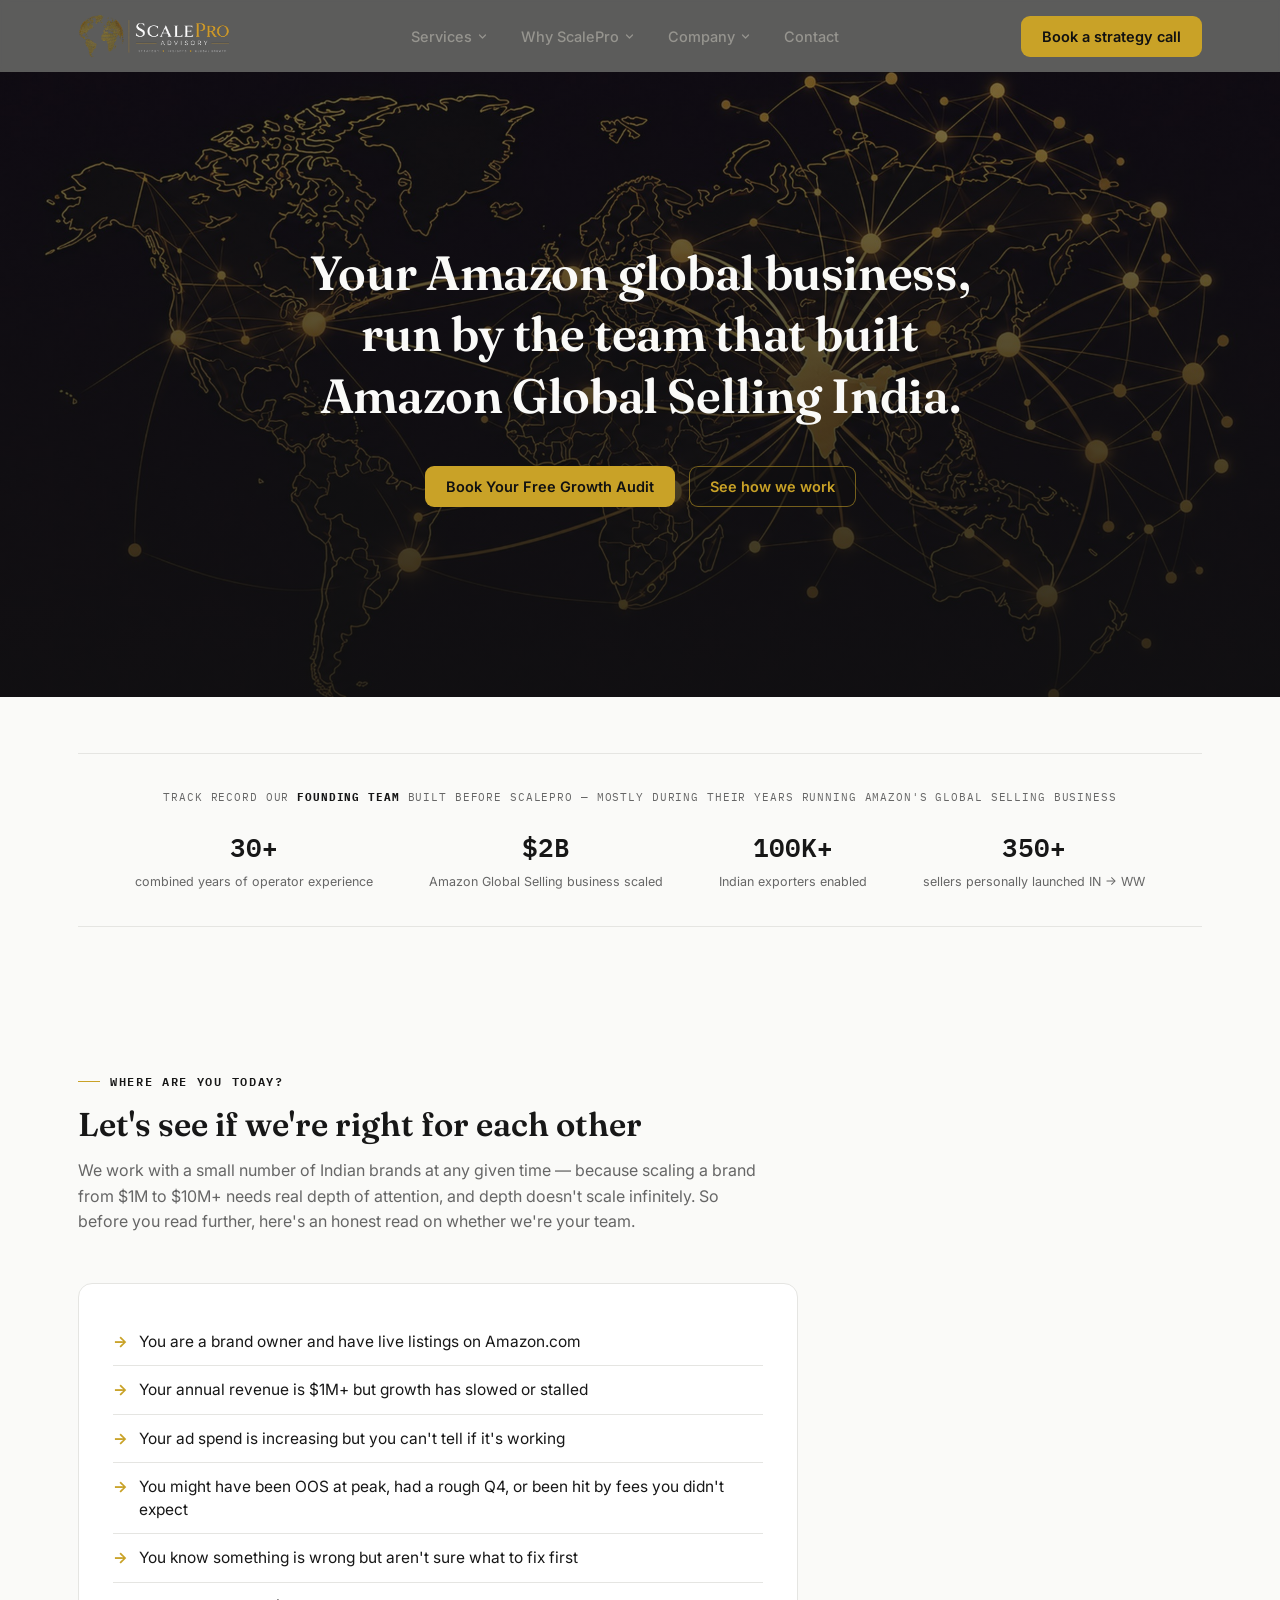
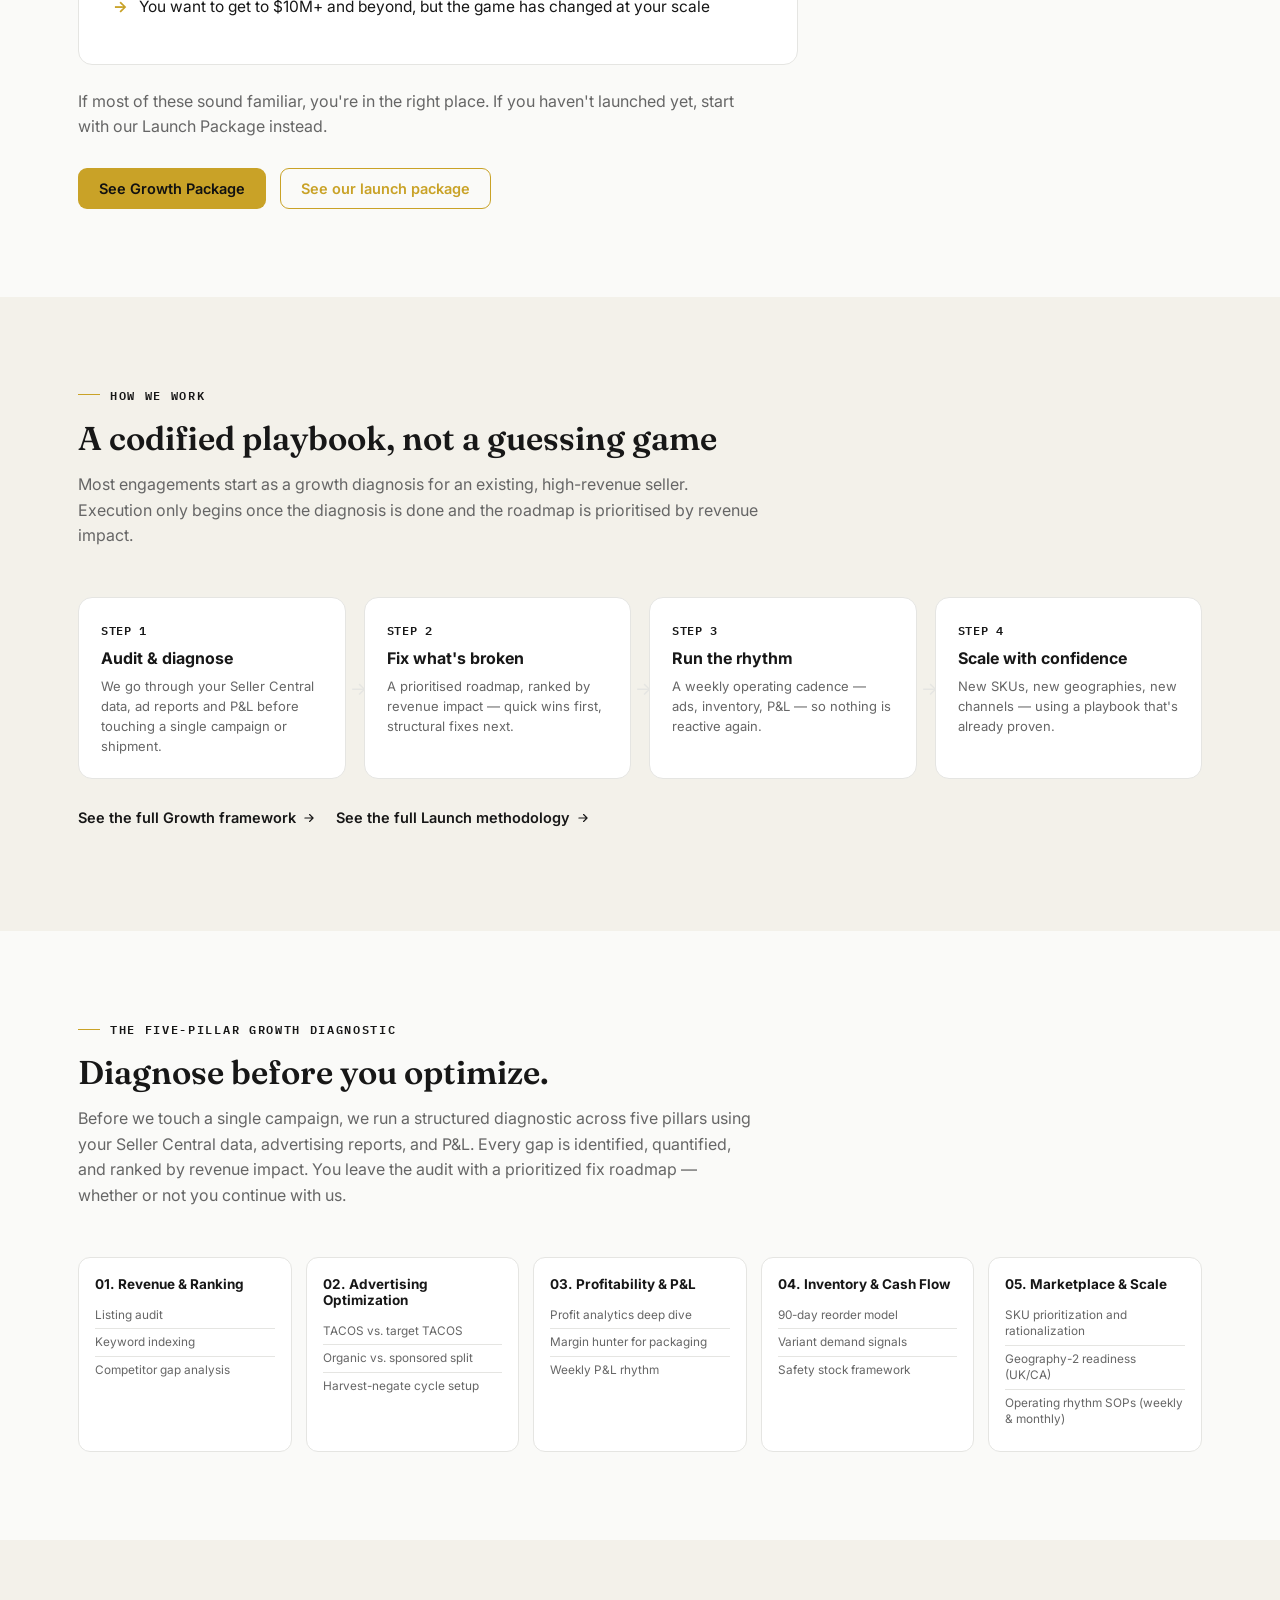
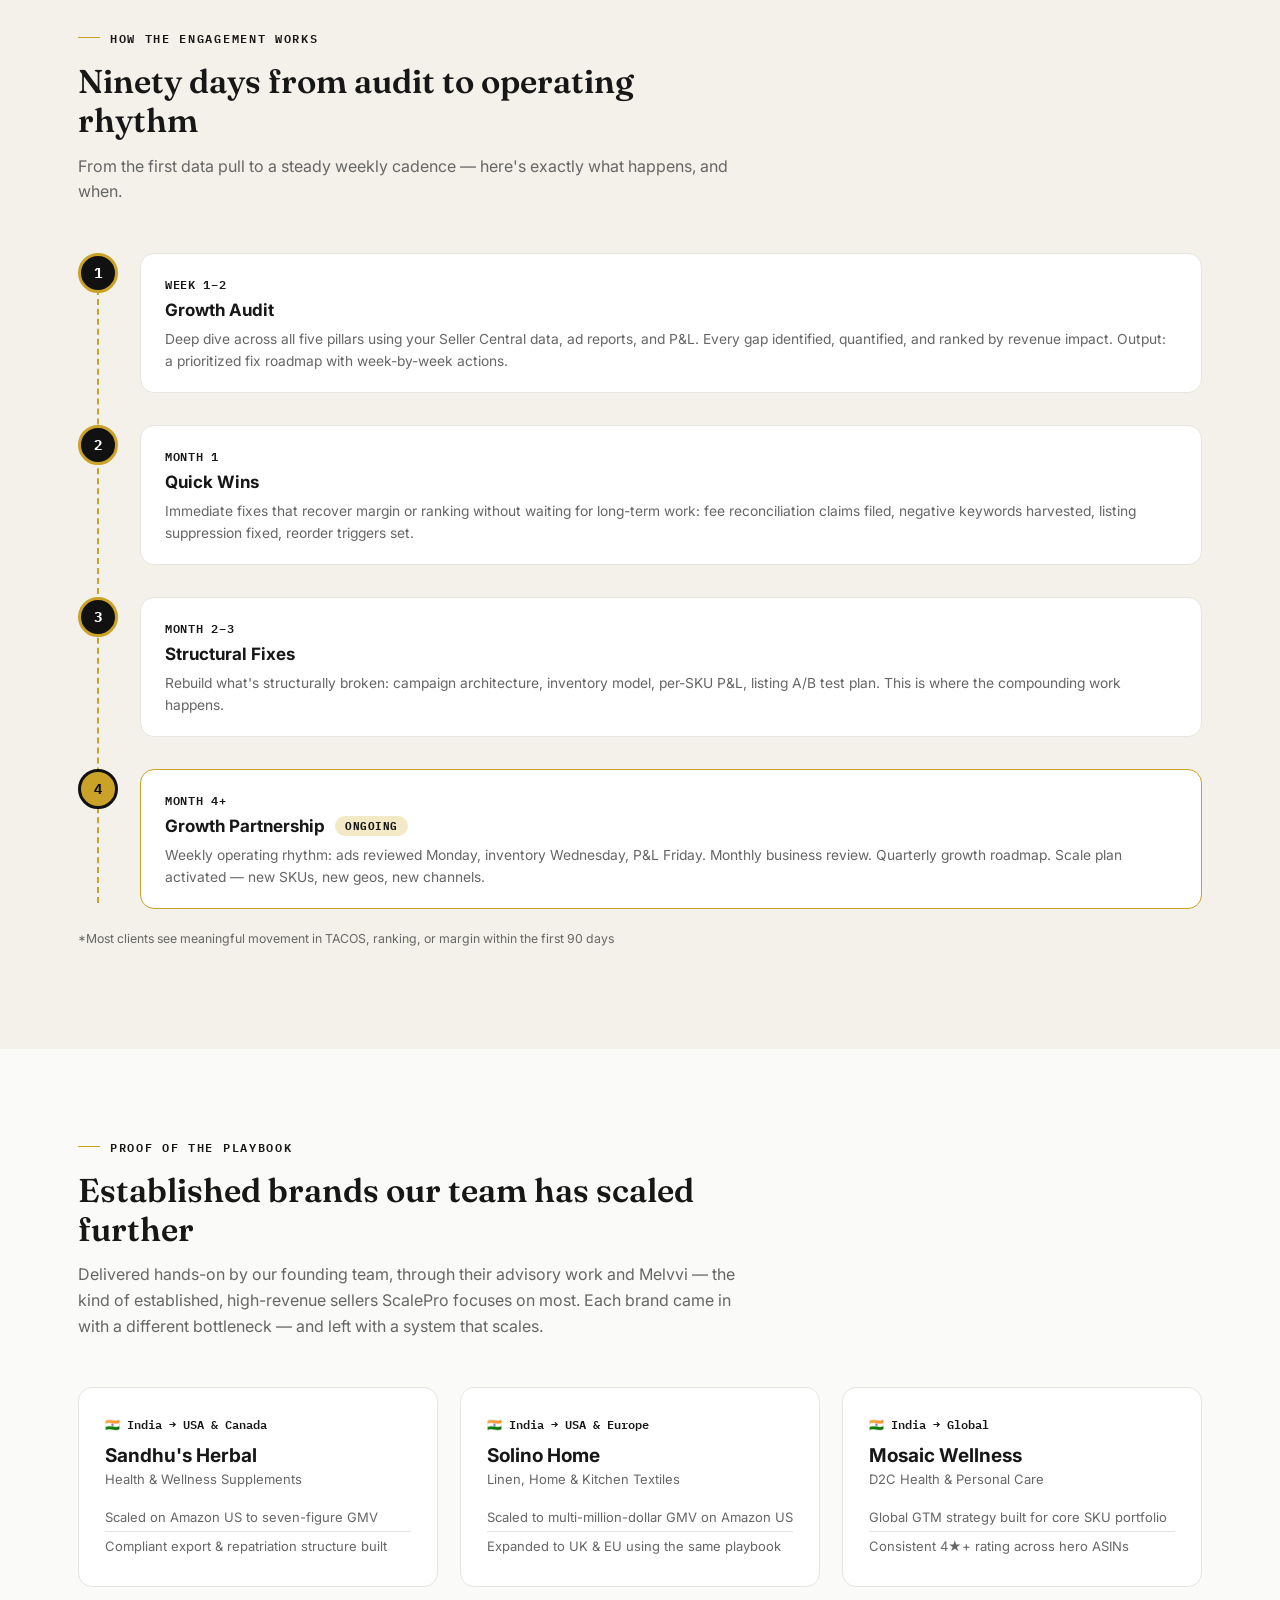
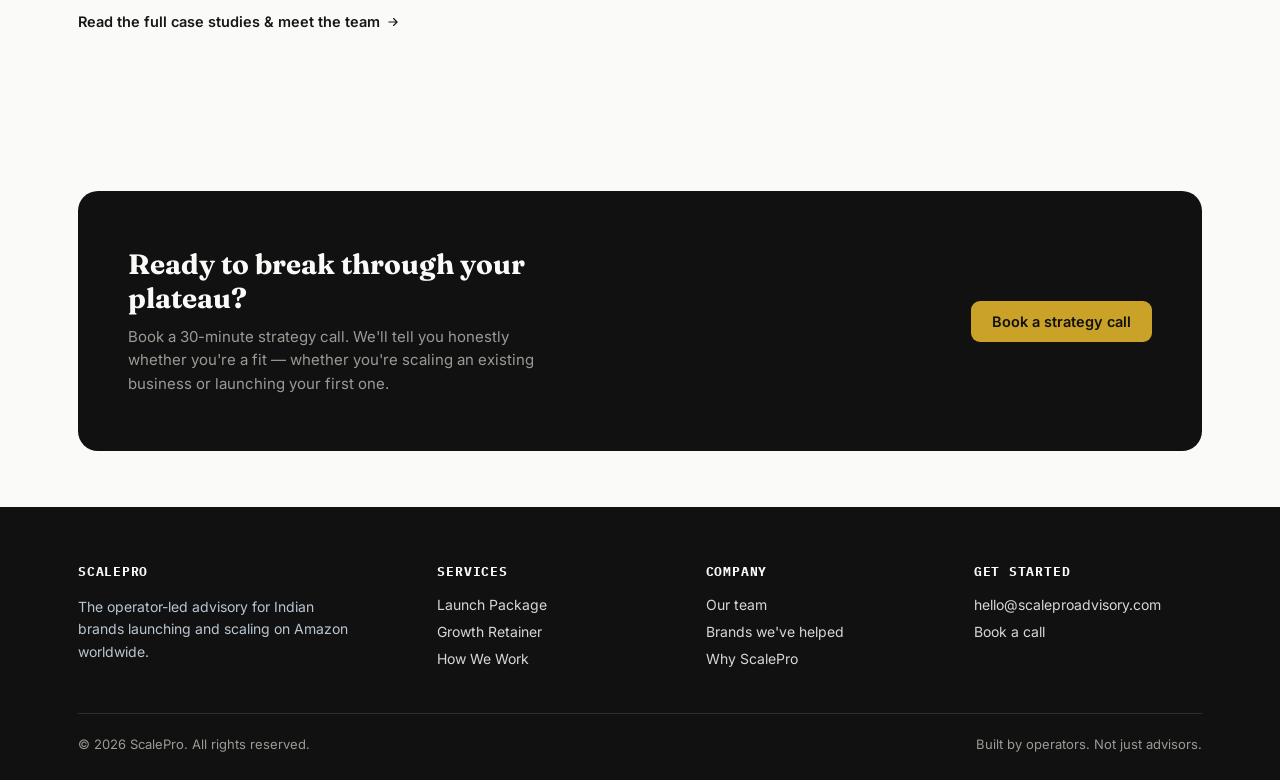
==== commit c0603779: "Image and logo change" ====
--- a/index.html
+++ b/index.html
@@ -15,18 +15,8 @@
 
 <header id="siteHeader">
   <div class="navbar">
-    <a href="index.html" class="logo" aria-label="ScalePro — home">
-      <svg class="mark" width="44" height="44" viewBox="0 0 52 52" xmlns="http://www.w3.org/2000/svg" role="img" aria-hidden="true">
-        <rect x="8" y="29" width="8" height="15" rx="2.4" fill="#C9A227"/>
-        <rect x="22" y="19" width="8" height="25" rx="2.4" fill="#C9A227"/>
-        <rect x="36" y="8" width="8" height="36" rx="2.4" fill="#C9A227"/>
-        <path class="mark-orbit" d="M9 27 C18 6 33 4 42 8" fill="none" stroke="#C9A227" stroke-width="2" stroke-linecap="round"/>
-        <circle cx="42.5" cy="8.5" r="2.8" fill="#C9A227"/>
-      </svg>
-      <span class="wordwrap">
-        <span class="word">ScalePro</span>
-        <span class="route">IN → WW</span>
-      </span>
+    <a href="index.html" class="logo" aria-label="ScalePro Advisory — home">
+      <img src="assets/logo-header.png" alt="ScalePro Advisory" class="logo-img">
     </a>
     <nav class="links" id="navLinks">
       <div class="nav-item">
@@ -62,35 +52,28 @@
 </header>
 
 <section class="hero" id="top">
-  <svg class="hero-mark-bg" width="440" height="440" viewBox="0 0 52 52" xmlns="http://www.w3.org/2000/svg" aria-hidden="true">
-    <rect x="8" y="29" width="8" height="15" rx="2.4" fill="#C9A227"/>
-    <rect x="22" y="19" width="8" height="25" rx="2.4" fill="#C9A227"/>
-    <rect x="36" y="8" width="8" height="36" rx="2.4" fill="#C9A227"/>
-    <path d="M9 27 C18 6 33 4 42 8" fill="none" stroke="#C9A227" stroke-width="2" stroke-dasharray="1 5.5" stroke-linecap="round"/>
-    <circle cx="42.5" cy="8.5" r="2.8" fill="#C9A227"/>
-  </svg>
-  <div class="wrap hero-grid">
-    <div>
-      <div class="eyebrow">Amazon growth advisory — built for scaled sellers</div>
-      <h1>Your Amazon global business, run by the team that built Amazon Global Selling India.</h1>
-      <p class="lead">The global growth playbook that's scaled hundreds of million-dollar brands — built by the founding team that scaled Amazon Global Selling India to $2B, then went out and ran a brand on it.</p>
-      <div class="hero-ctas">
-        <a href="contact.html" class="btn btn-gold">Book Your Free Growth Audit</a>
-        <a href="process.html" class="btn btn-ghost">See how we work</a>
-      </div>
-      <div class="hero-stats-block">
-        <span class="hero-stats-label">Track record our <b>founding team</b> built before ScalePro — mostly during their years running Amazon's Global Selling business</span>
-        <div class="hero-stats">
-          <div class="stat"><b>30+</b><span>combined years of operator experience</span></div>
-          <div class="stat"><b>$2B</b><span>Amazon Global Selling business scaled</span></div>
-          <div class="stat"><b>100K+</b><span>Indian exporters enabled</span></div>
-          <div class="stat"><b>350+</b><span>sellers personally launched IN → WW</span></div>
-        </div>
-      </div>
-    </div>
-    <div>
-      <div class="hero-map">
-        <img src="assets/hero-network.jpg" alt="Global trade network map showing India-centered routes connecting to markets across the Americas, Europe, and Asia-Pacific" width="1200" height="755">
+  <div class="hero-bg">
+    <img src="assets/hero-network-gold.jpg" alt="Global trade network map showing India-centered routes connecting to markets across the Americas, Europe, and Asia-Pacific" width="1920" height="1049">
+  </div>
+  <div class="wrap hero-inner">
+    <h1>Your Amazon global business, run by the team that built Amazon Global Selling India.</h1>
+    <div class="hero-ctas">
+      <a href="contact.html" class="btn btn-gold">Book Your Free Growth Audit</a>
+      <a href="process.html" class="btn btn-ghost">See how we work</a>
+    </div>
+  </div>
+</section>
+
+<!-- TRACK RECORD -->
+<section class="section tight">
+  <div class="wrap">
+    <div class="track-record">
+      <span class="track-record-label">Track record our <b>founding team</b> built before ScalePro — mostly during their years running Amazon's Global Selling business</span>
+      <div class="track-record-stats">
+        <div class="stat"><b>30+</b><span>combined years of operator experience</span></div>
+        <div class="stat"><b>$2B</b><span>Amazon Global Selling business scaled</span></div>
+        <div class="stat"><b>100K+</b><span>Indian exporters enabled</span></div>
+        <div class="stat"><b>350+</b><span>sellers personally launched IN → WW</span></div>
       </div>
     </div>
   </div>
--- a/assets/styles.css
+++ b/assets/styles.css
@@ -81,21 +81,10 @@
   position:relative;
 }
 .logo{
-  display:flex;align-items:center;gap:14px;color:#fff;text-decoration:none;
-}
-.logo .mark{flex:0 0 auto;display:block;transition:transform .25s ease;}
-.logo:hover .mark{transform:translateY(-1px);}
-.logo .mark-orbit{
-  stroke-dasharray:1 5.5;
-  animation:orbit-dash 14s linear infinite;
-}
-@keyframes orbit-dash{to{stroke-dashoffset:-130;}}
-.logo .wordwrap{display:flex;flex-direction:column;line-height:1;gap:6px;}
-.logo .word{font-family:'Fraunces',serif;font-weight:600;font-size:29px;letter-spacing:.005em;}
-.logo .route{font-family:'IBM Plex Mono',monospace;font-size:11.5px;color:var(--color-accent);letter-spacing:.16em;}
-@media (prefers-reduced-motion: reduce){
-  .logo .mark-orbit{animation:none;}
-}
+  display:flex;align-items:center;color:#fff;text-decoration:none;
+}
+.logo-img{height:44px;width:auto;display:block;transition:transform .25s ease;}
+.logo:hover .logo-img{transform:translateY(-1px);}
 
 /* primary nav + dropdowns */
 nav.links{display:flex;gap:6px;align-items:center;}
@@ -157,54 +146,41 @@
 .crumb a{color:var(--color-text-on-dark-secondary);text-decoration:none;}
 .crumb a:hover{color:var(--color-text-on-dark);}
 
-/* ---------- Hero (home) ---------- */
+/* ---------- Hero (home) — full-bleed dark network-map background ---------- */
 .hero{
+  position:relative;overflow:hidden;
   background:var(--color-dark);
   color:var(--color-text-on-dark);
-  padding:66px 0 90px;
-  overflow:hidden;
-  position:relative;
-}
-.hero-mark-bg{
-  position:absolute; right:-60px; top:-40px; opacity:.10; pointer-events:none;
-  transform:rotate(4deg);
-}
-.hero::after{
-  content:"";position:absolute;inset:0;pointer-events:none;
-  background-image:url('data:image/svg+xml;utf8,<svg xmlns="http://www.w3.org/2000/svg" width="600" height="300" viewBox="0 0 600 300"><path d="M20,220 C150,60 350,260 580,40" fill="none" stroke="%23C9A227" stroke-width="1.4" stroke-dasharray="2 8" opacity="0.35"/></svg>');
-  background-repeat:no-repeat;background-position:right 0 top 40px;background-size:520px 260px;
-}
-.hero-grid{
-  display:grid;grid-template-columns:1.15fr 0.85fr;gap:56px;align-items:center;
-  position:relative;z-index:1;
-}
-.hero .eyebrow{color:var(--color-accent);}
+  padding:170px 0 190px;
+  text-align:center;
+}
+.hero-bg{position:absolute;inset:0;z-index:0;}
+.hero-bg img{width:100%;height:100%;object-fit:cover;object-position:center 42%;display:block;}
+.hero-bg::after{
+  content:"";position:absolute;inset:0;
+  background:linear-gradient(180deg, rgba(17,17,17,.55) 0%, rgba(17,17,17,.72) 50%, rgba(17,17,17,.85) 100%);
+}
+.hero-inner{position:relative;z-index:1;max-width:760px;margin:0 auto;}
 .hero h1{
-  color:var(--color-text-on-dark);font-size:38px;line-height:1.2;font-weight:600;margin:0 0 20px;letter-spacing:-.005em;
+  color:var(--color-text-on-dark);font-size:48px;line-height:1.28;font-weight:600;margin:0 0 40px;letter-spacing:-.008em;
 }
 .hero h1 em{font-style:italic;color:var(--color-accent);}
-.hero p.lead{
-  font-size:17.5px;line-height:1.6;color:var(--color-text-on-dark-secondary);max-width:520px;margin:0 0 32px;
-}
-.hero-ctas{display:flex;gap:14px;flex-wrap:wrap;margin-bottom:40px;}
-.hero-stats-block{border-top:1px solid rgba(255,255,255,0.14);padding-top:18px;}
-.hero-stats-label{
+.hero-ctas{display:flex;gap:14px;flex-wrap:wrap;justify-content:center;}
+.hero-ctas .btn-ghost{background:rgba(17,17,17,0.35);}
+
+/* ---------- Track record strip (moved out of the hero) ---------- */
+.track-record{border-top:1px solid var(--color-border);border-bottom:1px solid var(--color-border);padding:36px 0;}
+.track-record-label{
   font-family:'IBM Plex Mono',monospace;font-size:11px;letter-spacing:.08em;text-transform:uppercase;
-  color:var(--color-text-on-dark-secondary);margin-bottom:14px;display:block;
-}
-.hero-stats-label b{color:var(--color-accent);font-weight:600;}
-.hero-stats{display:flex;gap:34px;flex-wrap:wrap;}
-.hero-stats .stat b{
-  font-family:'IBM Plex Mono',monospace;font-size:22px;display:block;color:var(--color-text-on-dark);font-weight:600;
-}
-.hero-stats .stat span{font-size:12.5px;color:var(--color-text-on-dark-secondary);}
-
-/* hero global-network graphic */
-.hero-map{
-  border-radius:18px;overflow:hidden;line-height:0;
-  box-shadow:0 30px 60px -20px rgba(0,0,0,0.45);
-}
-.hero-map img{width:100%;height:auto;display:block;}
+  color:var(--color-text-secondary);margin-bottom:22px;display:block;text-align:center;
+}
+.track-record-label b{color:var(--color-text-primary);font-weight:700;}
+.track-record-stats{display:flex;gap:56px;flex-wrap:wrap;justify-content:center;}
+.track-record-stats .stat{text-align:center;}
+.track-record-stats .stat b{
+  font-family:'IBM Plex Mono',monospace;font-size:26px;display:block;color:var(--color-text-primary);font-weight:600;margin-bottom:4px;
+}
+.track-record-stats .stat span{font-size:12.5px;color:var(--color-text-secondary);}
 
 /* ---------- Section shells ---------- */
 .section{padding:88px 0;}
@@ -490,8 +466,7 @@
 
 /* ---------- Responsive ---------- */
 @media (max-width:980px){
-  .hero-grid{grid-template-columns:1fr;}
-  .hero-map{max-width:560px;margin:0 auto;}
+  .hero{padding:130px 0 140px;}
   .cards3{grid-template-columns:1fr 1fr;}
   .journey{grid-template-columns:repeat(3,1fr);}
   .flow{grid-template-columns:1fr 1fr;}
@@ -524,9 +499,10 @@
 }
 @media (max-width:640px){
   .navbar .btn-gold{display:none;}
-  .hero h1{font-size:28px;line-height:1.25;}
+  .hero{padding:96px 0 110px;}
+  .hero h1{font-size:30px;line-height:1.3;}
   .pagehead h1{font-size:28px;}
-  .hero-stats{gap:22px;}
+  .track-record-stats{gap:28px;}
   .cards3{grid-template-columns:1fr;}
   .journey{grid-template-columns:1fr 1fr;}
   .pillars{grid-template-columns:1fr 1fr;}
@@ -539,6 +515,5 @@
   .cta-band{padding:36px 26px;}
   .section{padding:60px 0;}
   .foot-grid{grid-template-columns:1fr 1fr;}
-  .logo .word{font-size:24px;}
-  .logo .mark{width:38px;height:38px;}
-}
+  .logo-img{height:34px;}
+}
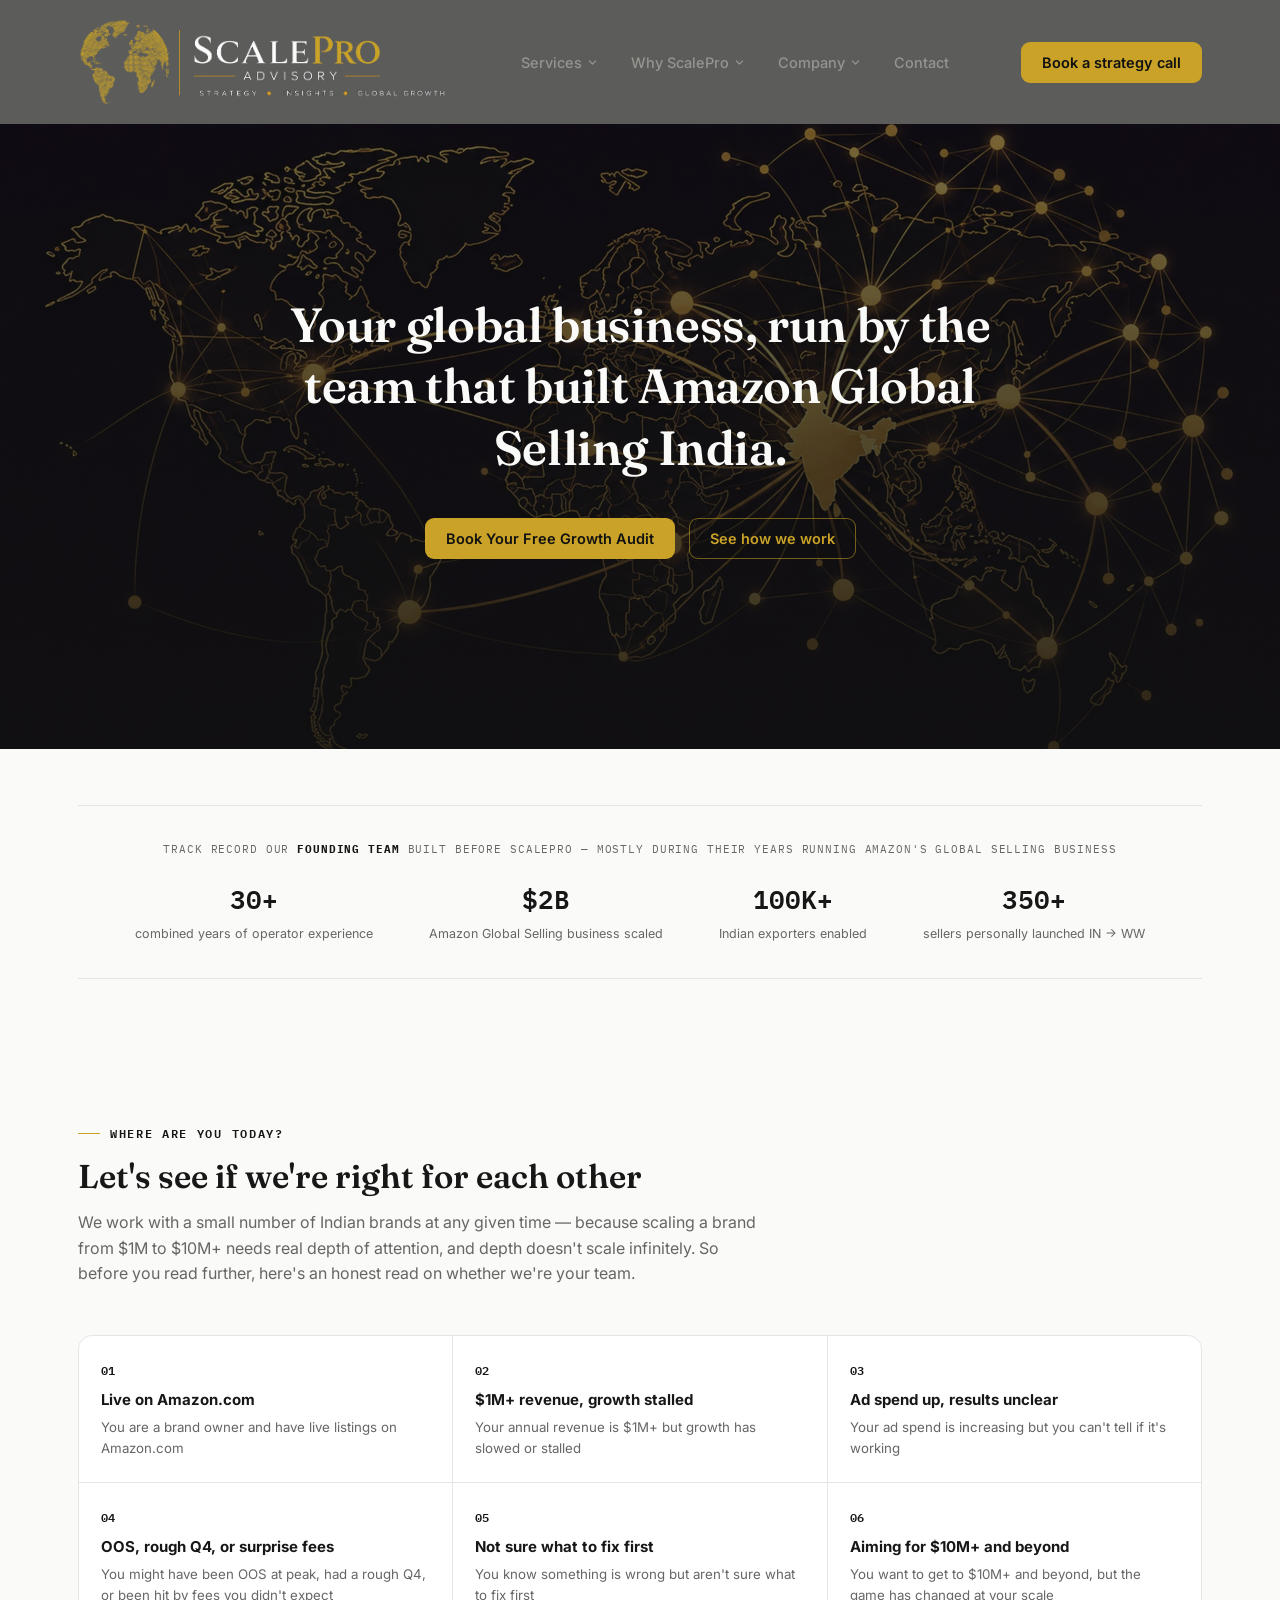
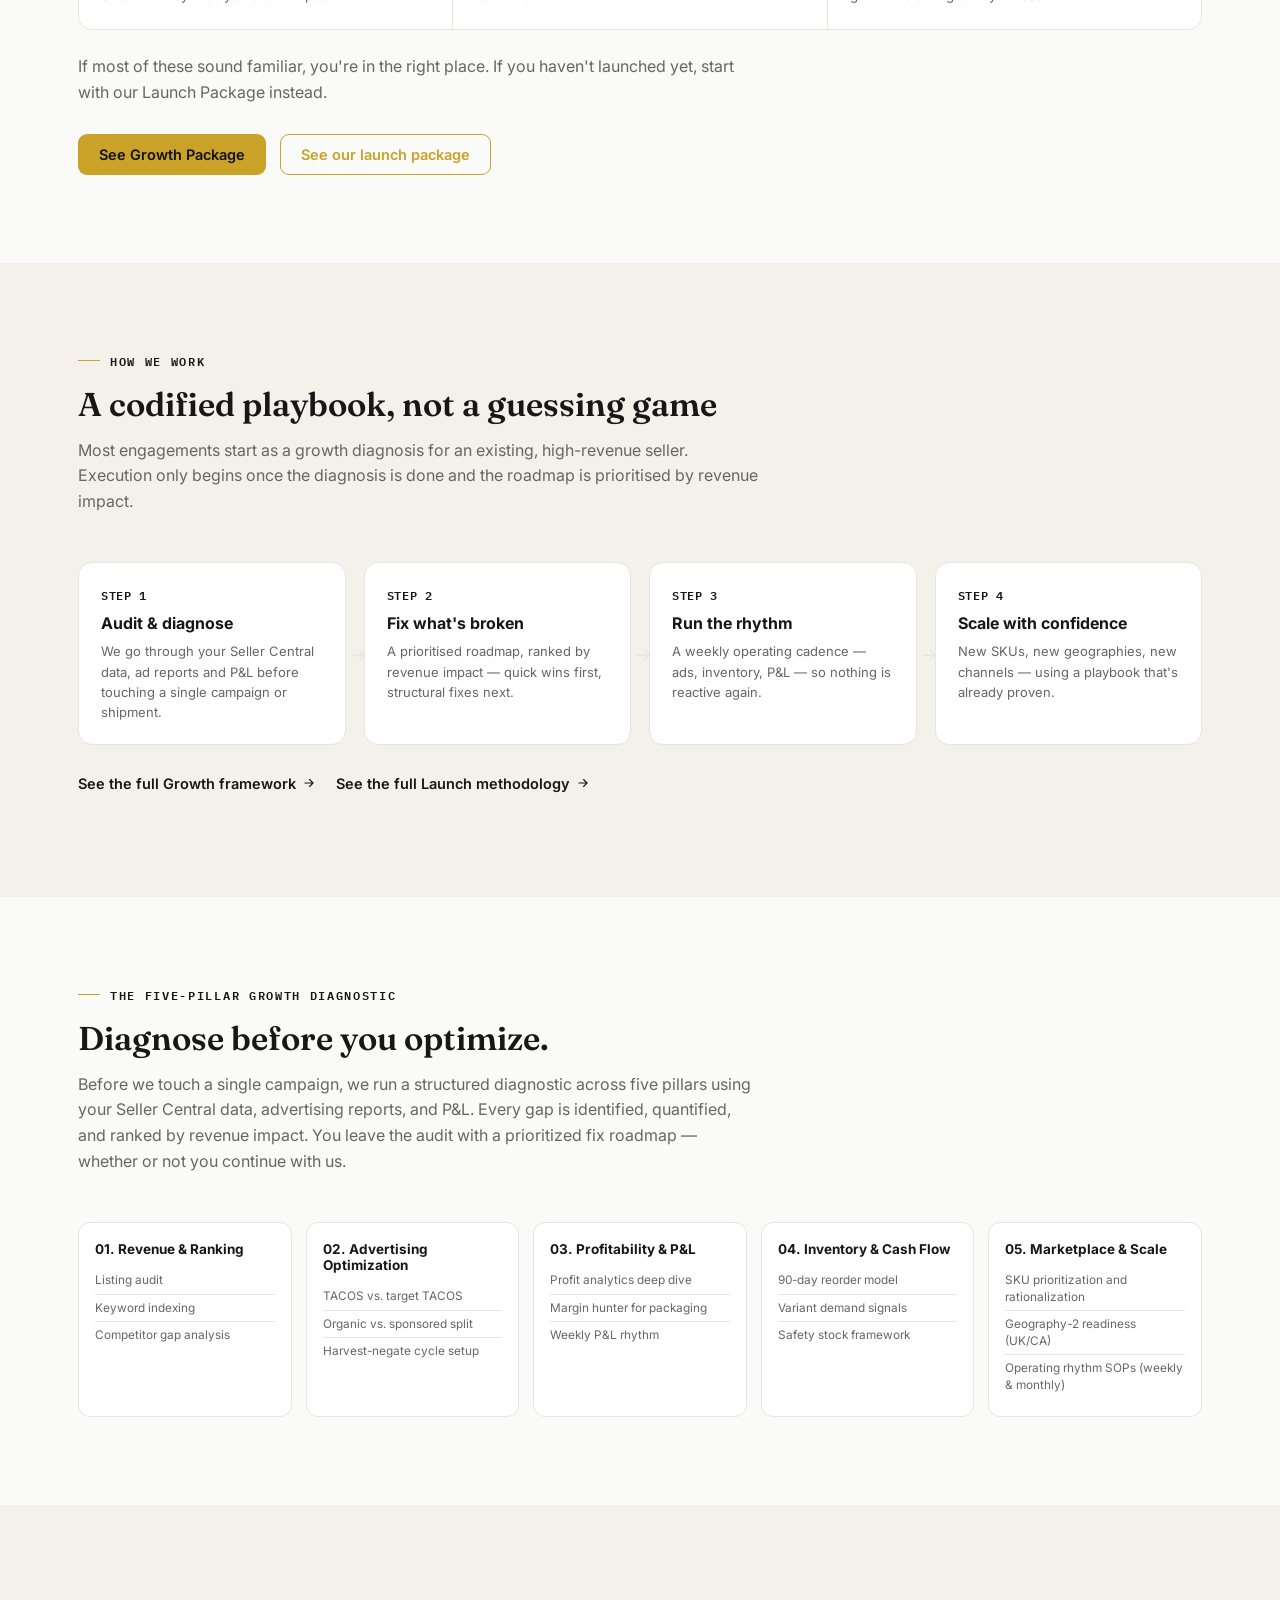
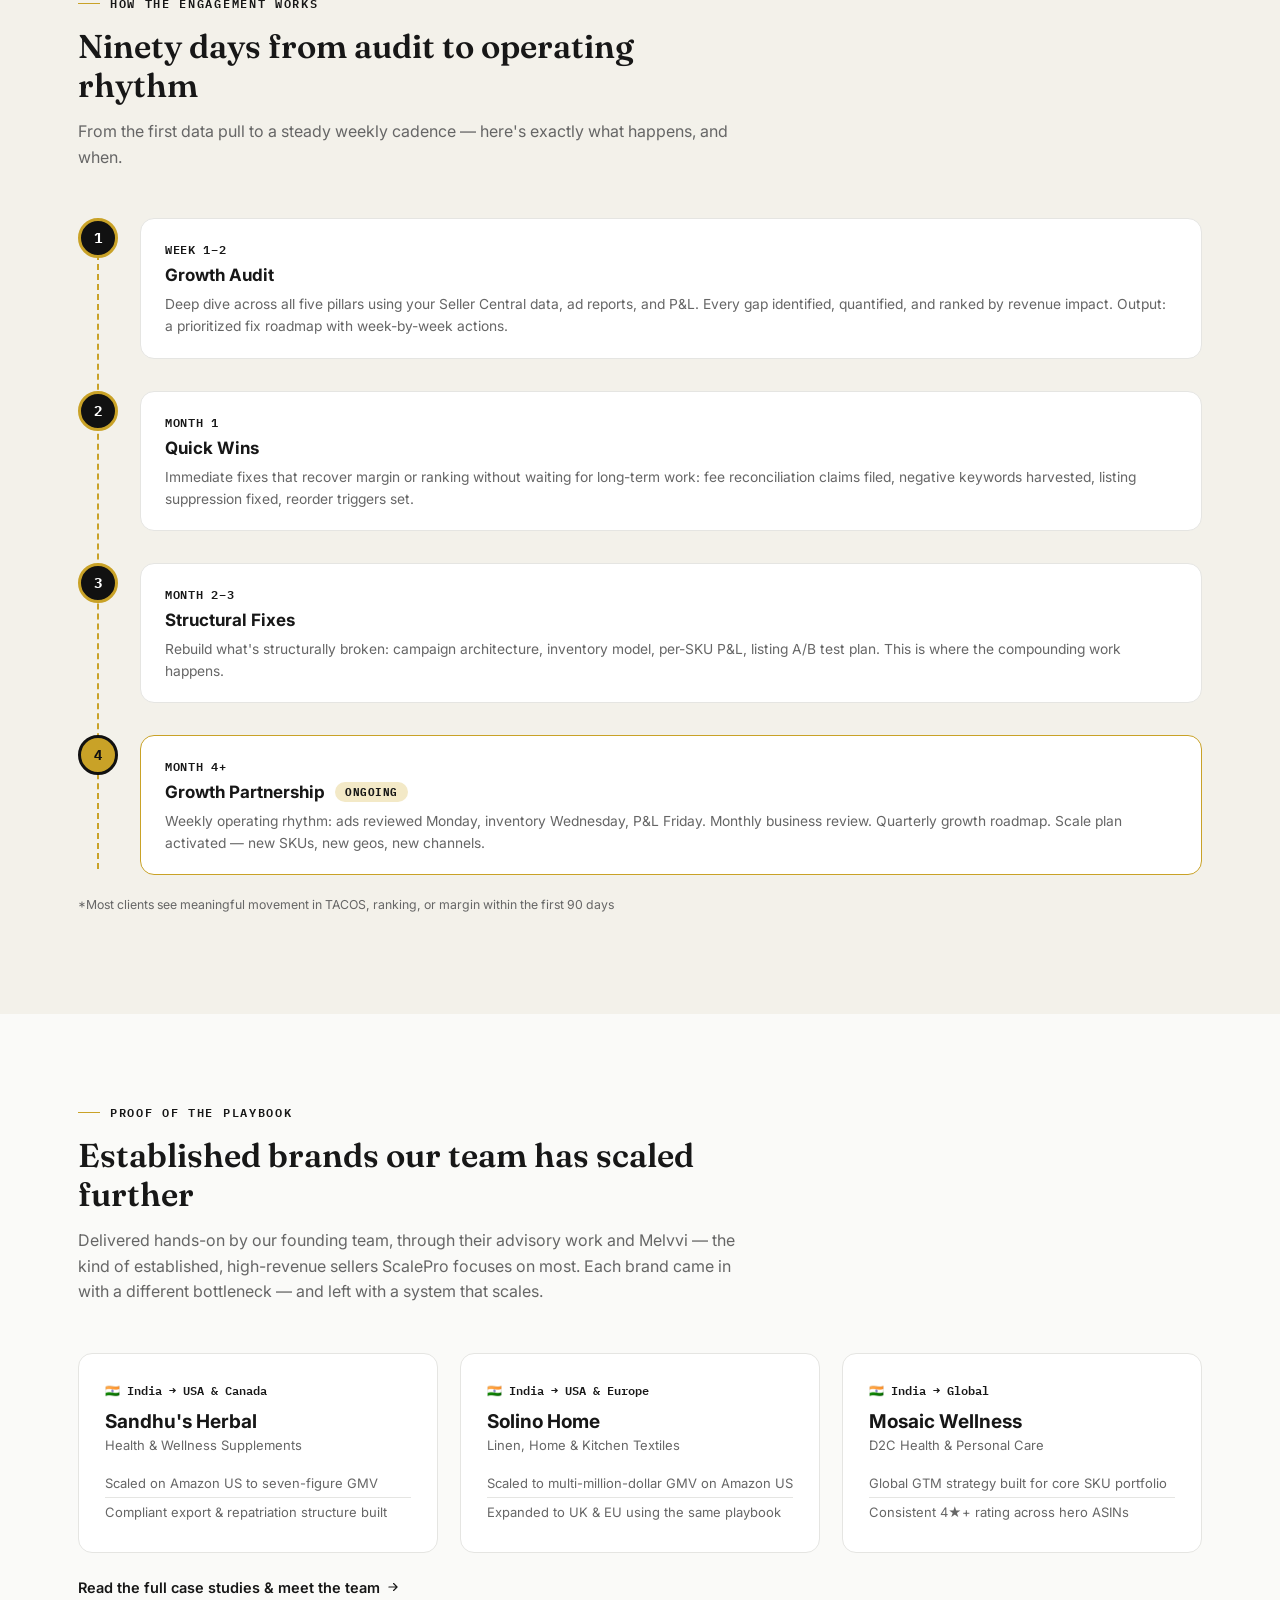
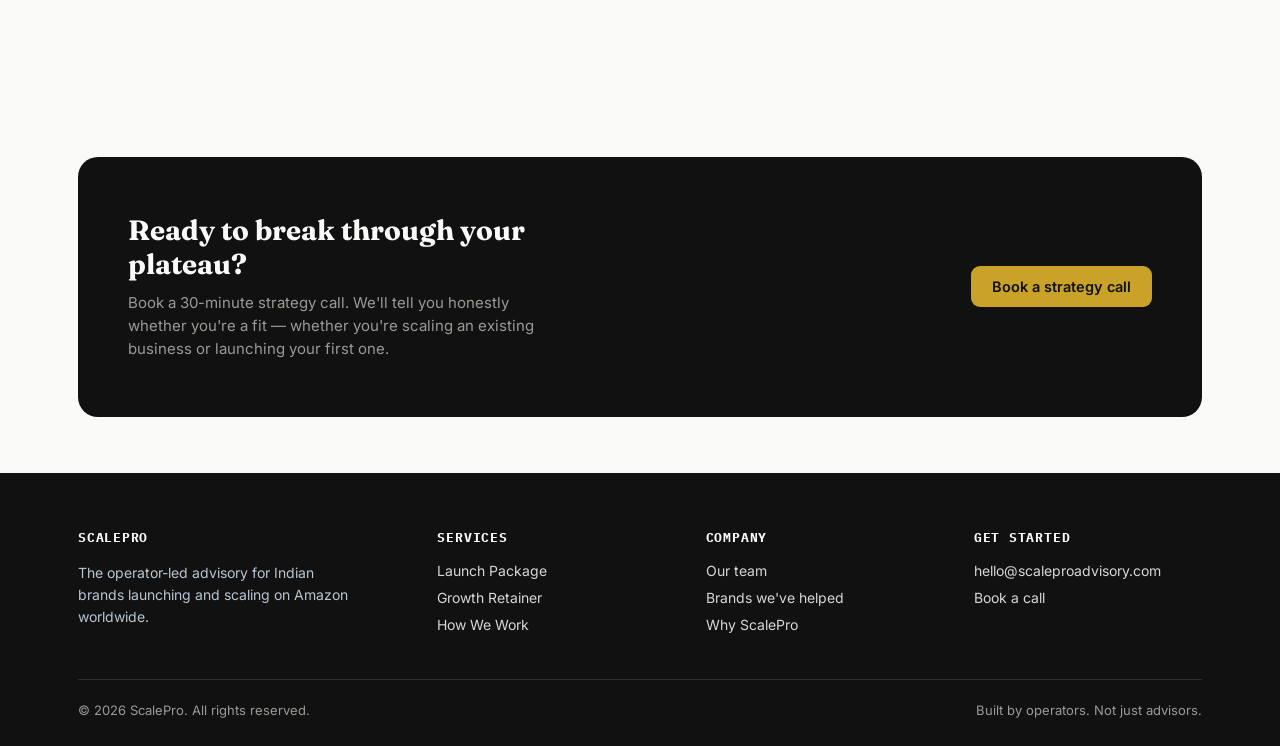
==== commit 1ff446cf: "Second section change" ====
--- a/index.html
+++ b/index.html
@@ -56,7 +56,7 @@
     <img src="assets/hero-network-gold.jpg" alt="Global trade network map showing India-centered routes connecting to markets across the Americas, Europe, and Asia-Pacific" width="1920" height="1049">
   </div>
   <div class="wrap hero-inner">
-    <h1>Your Amazon global business, run by the team that built Amazon Global Selling India.</h1>
+    <h1>Your global business, run by the team that built Amazon Global Selling India.</h1>
     <div class="hero-ctas">
       <a href="contact.html" class="btn btn-gold">Book Your Free Growth Audit</a>
       <a href="process.html" class="btn btn-ghost">See how we work</a>
@@ -88,14 +88,12 @@
       <p>We work with a small number of Indian brands at any given time — because scaling a brand from $1M to $10M+ needs real depth of attention, and depth doesn't scale infinitely. So before you read further, here's an honest read on whether we're your team.</p>
     </div>
     <div class="fit-check">
-      <ul>
-        <li>You are a brand owner and have live listings on Amazon.com</li>
-        <li>Your annual revenue is $1M+ but growth has slowed or stalled</li>
-        <li>Your ad spend is increasing but you can't tell if it's working</li>
-        <li>You might have been OOS at peak, had a rough Q4, or been hit by fees you didn't expect</li>
-        <li>You know something is wrong but aren't sure what to fix first</li>
-        <li>You want to get to $10M+ and beyond, but the game has changed at your scale</li>
-      </ul>
+      <div class="fit-check-item"><div class="n">01</div><h6>Live on Amazon.com</h6><p>You are a brand owner and have live listings on Amazon.com</p></div>
+      <div class="fit-check-item"><div class="n">02</div><h6>$1M+ revenue, growth stalled</h6><p>Your annual revenue is $1M+ but growth has slowed or stalled</p></div>
+      <div class="fit-check-item"><div class="n">03</div><h6>Ad spend up, results unclear</h6><p>Your ad spend is increasing but you can't tell if it's working</p></div>
+      <div class="fit-check-item"><div class="n">04</div><h6>OOS, rough Q4, or surprise fees</h6><p>You might have been OOS at peak, had a rough Q4, or been hit by fees you didn't expect</p></div>
+      <div class="fit-check-item"><div class="n">05</div><h6>Not sure what to fix first</h6><p>You know something is wrong but aren't sure what to fix first</p></div>
+      <div class="fit-check-item"><div class="n">06</div><h6>Aiming for $10M+ and beyond</h6><p>You want to get to $10M+ and beyond, but the game has changed at your scale</p></div>
     </div>
     <p class="fit-check-note">If most of these sound familiar, you're in the right place. If you haven't launched yet, start with our Launch Package instead.</p>
     <div class="cta-actions">
--- a/assets/styles.css
+++ b/assets/styles.css
@@ -77,13 +77,13 @@
 }
 .navbar{
   display:flex;align-items:center;justify-content:space-between;
-  padding:14px 28px;max-width:var(--maxw);margin:0 auto;
+  padding:18px 28px;max-width:var(--maxw);margin:0 auto;
   position:relative;
 }
 .logo{
   display:flex;align-items:center;color:#fff;text-decoration:none;
 }
-.logo-img{height:44px;width:auto;display:block;transition:transform .25s ease;}
+.logo-img{height:88px;width:auto;display:block;transition:transform .25s ease;}
 .logo:hover .logo-img{transform:translateY(-1px);}
 
 /* primary nav + dropdowns */
@@ -192,13 +192,11 @@
 .section-head.center{margin-left:auto;margin-right:auto;text-align:center;}
 
 /* ---------- Fit-check list (Where are you today?) ---------- */
-.fit-check{border:1px solid var(--color-border);border-radius:var(--radius);padding:34px;background:var(--color-surface);max-width:720px;}
-.fit-check ul{margin:0;padding:0;list-style:none;}
-.fit-check li{
-  font-size:15.5px;color:var(--color-text-primary);padding:12px 0 12px 26px;position:relative;border-top:1px solid var(--color-border);line-height:1.5;
-}
-.fit-check li:first-child{border-top:none;}
-.fit-check li::before{content:"→";position:absolute;left:0;color:var(--color-accent);font-weight:700;}
+.fit-check{display:grid;grid-template-columns:repeat(3,1fr);gap:1px;background:var(--color-border);border:1px solid var(--color-border);border-radius:var(--radius);overflow:hidden;}
+.fit-check-item{background:var(--color-surface);padding:24px 22px;}
+.fit-check-item .n{font-family:'IBM Plex Mono',monospace;color:var(--color-text-primary);font-weight:600;font-size:12px;margin-bottom:10px;}
+.fit-check-item h6{font-size:15px;margin:0 0 8px;}
+.fit-check-item p{font-size:13.3px;color:var(--color-text-secondary);margin:0;line-height:1.55;}
 .fit-check-note{max-width:680px;color:var(--color-text-secondary);font-size:16px;line-height:1.6;margin:24px 0 28px;}
 
 /* ---------- Inline "go" arrow links (e.g. "See the full Growth framework") ---------- */
@@ -475,6 +473,7 @@
   .brands{grid-template-columns:1fr;}
   .founders{grid-template-columns:1fr;}
   .mistakes{grid-template-columns:1fr 1fr;}
+  .fit-check{grid-template-columns:1fr 1fr;}
   .foot-grid{grid-template-columns:1fr 1fr;}
   .pricing{grid-template-columns:1fr;}
   .contact-grid{grid-template-columns:1fr;}
@@ -507,6 +506,7 @@
   .journey{grid-template-columns:1fr 1fr;}
   .pillars{grid-template-columns:1fr 1fr;}
   .mistakes{grid-template-columns:1fr;}
+  .fit-check{grid-template-columns:1fr;}
   .roadmap::before{left:15px;}
   .roadmap-stop{gap:14px;}
   .roadmap-dot{width:32px;height:32px;font-size:12px;}
@@ -515,5 +515,5 @@
   .cta-band{padding:36px 26px;}
   .section{padding:60px 0;}
   .foot-grid{grid-template-columns:1fr 1fr;}
-  .logo-img{height:34px;}
-}
+  .logo-img{height:68px;}
+}
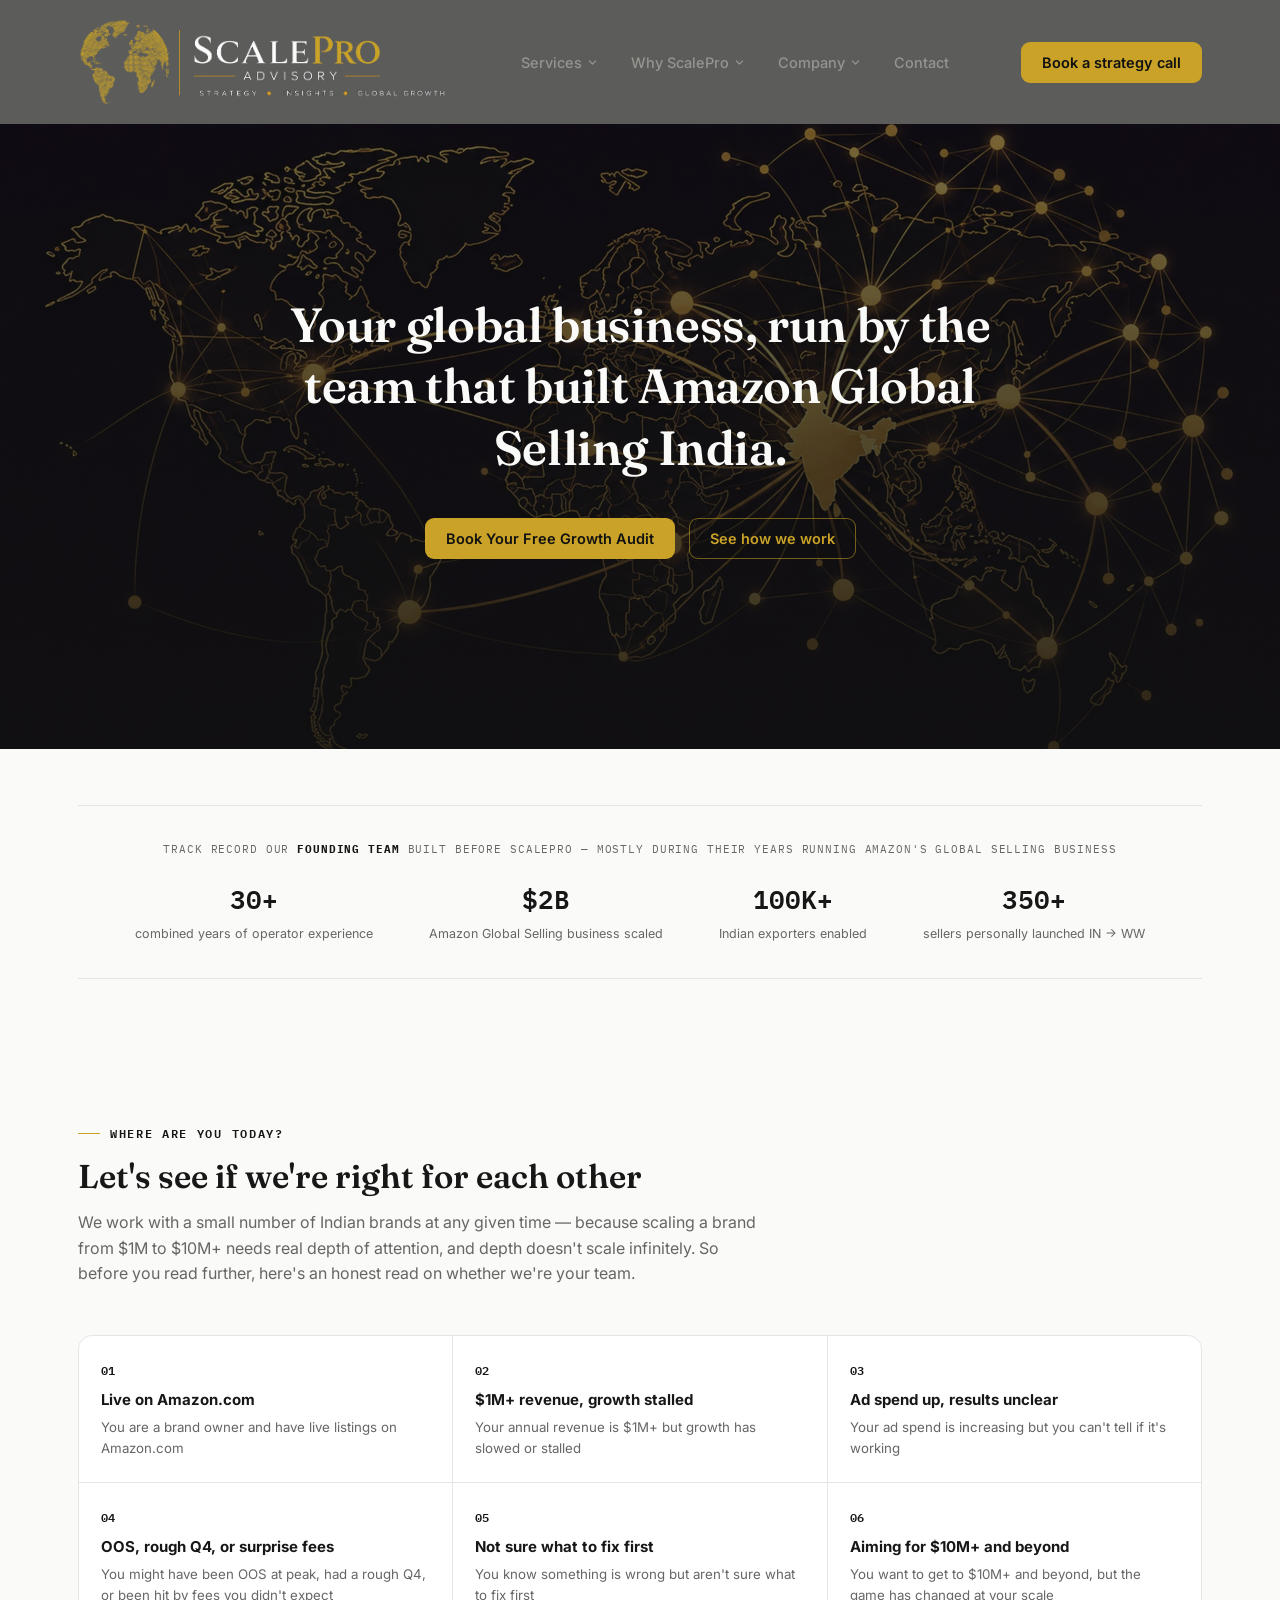
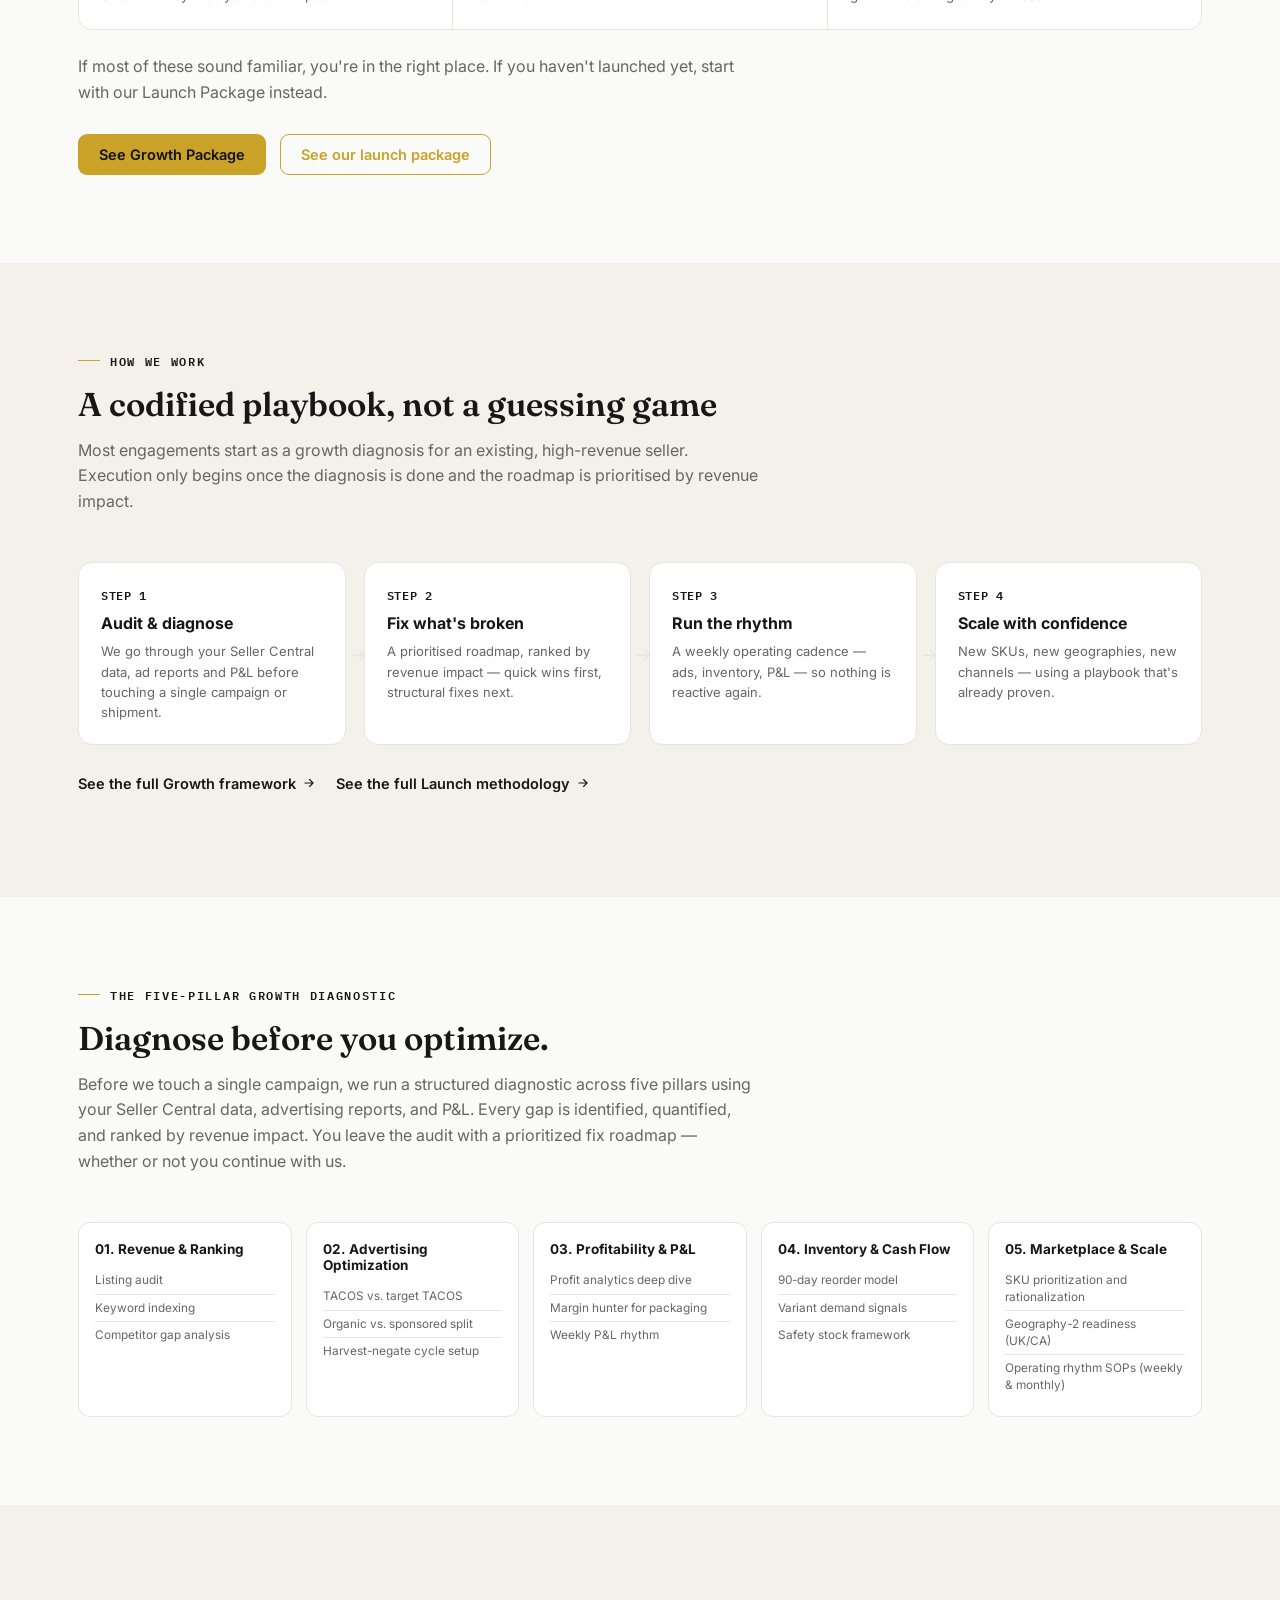
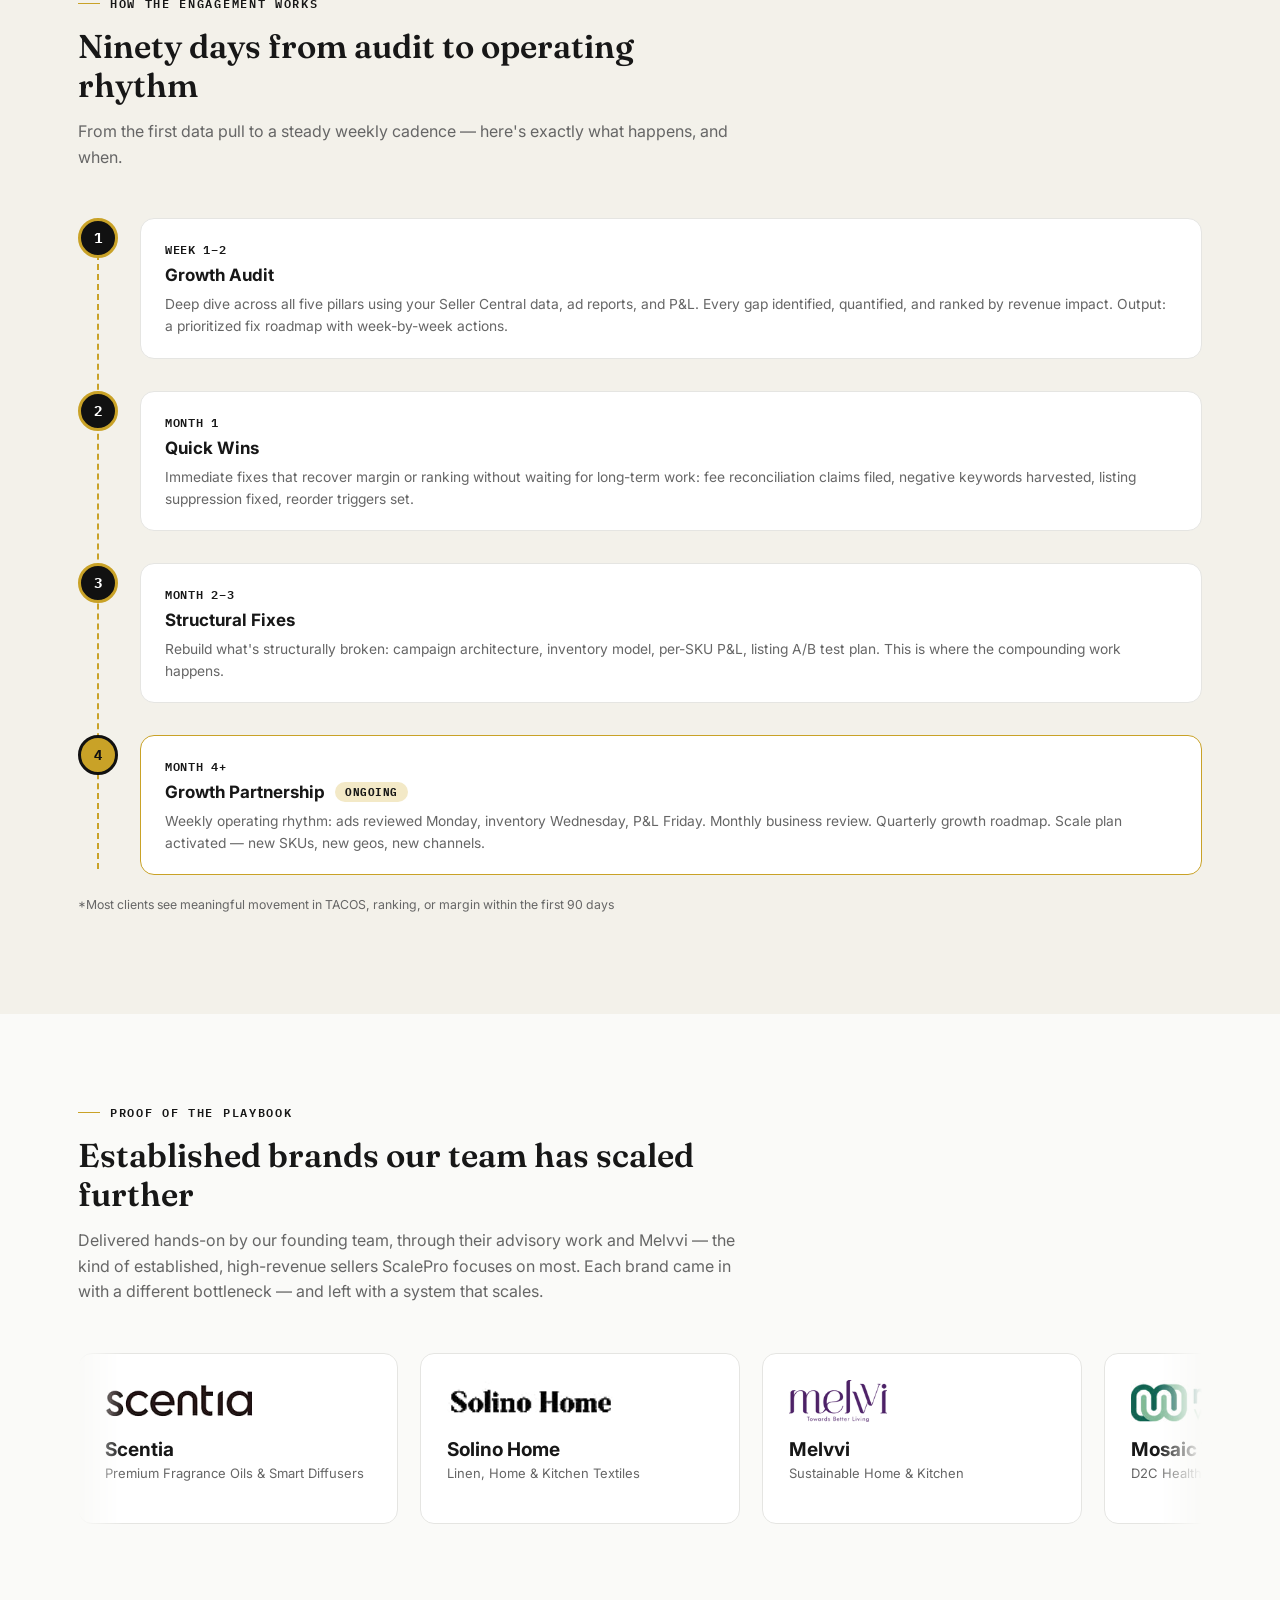
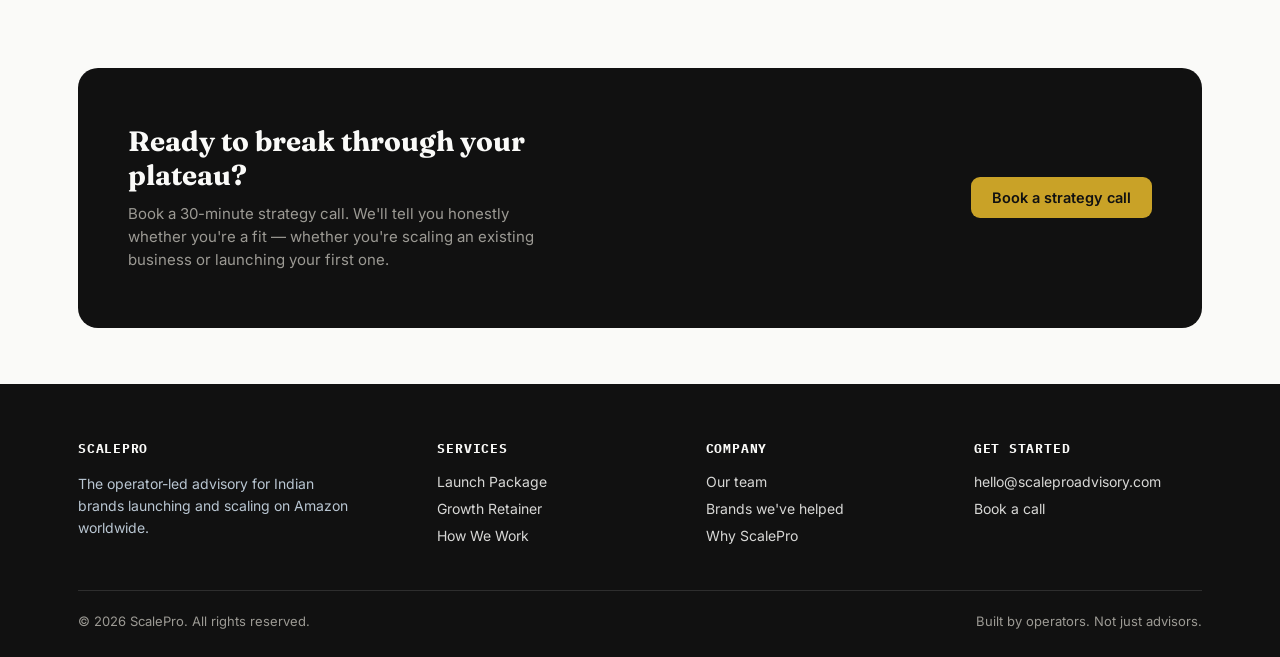
==== commit 73a9d59b: "brand logo" ====
--- a/index.html
+++ b/index.html
@@ -197,36 +197,61 @@
       <h2>Established brands our team has scaled further</h2>
       <p>Delivered hands-on by our founding team, through their advisory work and Melvvi — the kind of established, high-revenue sellers ScalePro focuses on most. Each brand came in with a different bottleneck — and left with a system that scales.</p>
     </div>
-    <div class="brands">
-      <div class="brand">
-        <div class="route">🇮🇳 India → USA &amp; Canada</div>
-        <h4>Sandhu's Herbal</h4>
-        <div class="cat">Health &amp; Wellness Supplements</div>
-        <ul>
-          <li>Scaled on Amazon US to seven-figure GMV</li>
-          <li>Compliant export &amp; repatriation structure built</li>
-        </ul>
-      </div>
-      <div class="brand">
-        <div class="route">🇮🇳 India → USA &amp; Europe</div>
-        <h4>Solino Home</h4>
-        <div class="cat">Linen, Home &amp; Kitchen Textiles</div>
-        <ul>
-          <li>Scaled to multi-million-dollar GMV on Amazon US</li>
-          <li>Expanded to UK &amp; EU using the same playbook</li>
-        </ul>
-      </div>
-      <div class="brand">
-        <div class="route">🇮🇳 India → Global</div>
-        <h4>Mosaic Wellness</h4>
-        <div class="cat">D2C Health &amp; Personal Care</div>
-        <ul>
-          <li>Global GTM strategy built for core SKU portfolio</li>
-          <li>Consistent 4★+ rating across hero ASINs</li>
-        </ul>
-      </div>
-    </div>
-    <p style="margin-top:24px;"><a href="team.html#brands" class="go" style="display:inline-flex;">Read the full case studies &amp; meet the team <svg width="14" height="14" viewBox="0 0 24 24" fill="none"><path d="M5 12h14M13 6l6 6-6 6" stroke="currentColor" stroke-width="2" stroke-linecap="round" stroke-linejoin="round"/></svg></a></p>
+    <div class="brands-marquee">
+      <div class="brands-track">
+        <div class="brand">
+          <img src="assets/logo-scentia.png" alt="Scentia" class="brand-logo">
+          <h4>Scentia</h4>
+          <div class="cat">Premium Fragrance Oils &amp; Smart Diffusers</div>
+        </div>
+        <div class="brand">
+          <img src="assets/logo-solino.png" alt="Solino Home" class="brand-logo">
+          <h4>Solino Home</h4>
+          <div class="cat">Linen, Home &amp; Kitchen Textiles</div>
+        </div>
+        <div class="brand">
+          <img src="assets/logo-melvvi.png" alt="Melvvi" class="brand-logo">
+          <h4>Melvvi</h4>
+          <div class="cat">Sustainable Home &amp; Kitchen</div>
+        </div>
+        <div class="brand">
+          <img src="assets/logo-mosaic.png" alt="Mosaic Wellness" class="brand-logo">
+          <h4>Mosaic Wellness</h4>
+          <div class="cat">D2C Health &amp; Personal Care</div>
+        </div>
+        <div class="brand">
+          <img src="assets/logo-sandhu.png" alt="Sandhu Herbals" class="brand-logo">
+          <h4>Sandhu's Herbal</h4>
+          <div class="cat">Health &amp; Wellness Supplements</div>
+        </div>
+        <!-- duplicate set for seamless marquee loop -->
+        <div class="brand" aria-hidden="true">
+          <img src="assets/logo-scentia.png" alt="" class="brand-logo">
+          <h4>Scentia</h4>
+          <div class="cat">Premium Fragrance Oils &amp; Smart Diffusers</div>
+        </div>
+        <div class="brand" aria-hidden="true">
+          <img src="assets/logo-solino.png" alt="" class="brand-logo">
+          <h4>Solino Home</h4>
+          <div class="cat">Linen, Home &amp; Kitchen Textiles</div>
+        </div>
+        <div class="brand" aria-hidden="true">
+          <img src="assets/logo-melvvi.png" alt="" class="brand-logo">
+          <h4>Melvvi</h4>
+          <div class="cat">Sustainable Home &amp; Kitchen</div>
+        </div>
+        <div class="brand" aria-hidden="true">
+          <img src="assets/logo-mosaic.png" alt="" class="brand-logo">
+          <h4>Mosaic Wellness</h4>
+          <div class="cat">D2C Health &amp; Personal Care</div>
+        </div>
+        <div class="brand" aria-hidden="true">
+          <img src="assets/logo-sandhu.png" alt="" class="brand-logo">
+          <h4>Sandhu's Herbal</h4>
+          <div class="cat">Health &amp; Wellness Supplements</div>
+        </div>
+      </div>
+    </div>
   </div>
 </section>
 
--- a/assets/styles.css
+++ b/assets/styles.css
@@ -334,13 +334,39 @@
 .brand ul{margin:0;padding:0;list-style:none;}
 .brand li{font-size:13px;color:var(--color-text-secondary);padding:6px 0;border-top:1px solid var(--color-border);}
 .brand li:first-child{border-top:none;}
+.brand-logo{height:42px;width:auto;max-width:170px;object-fit:contain;object-position:left center;display:block;margin-bottom:16px;}
+
+/* Motion variant: index.html's "Proof of the playbook" strip — an auto-scrolling
+   row of brand cards, distinct from the static .brands grid used on team.html#brands.
+   Content is duplicated once in the HTML so translateX(-50%) loops seamlessly. */
+.brands-marquee{
+  overflow:hidden;
+  -webkit-mask-image:linear-gradient(90deg,transparent,#000 4%,#000 96%,transparent);
+  mask-image:linear-gradient(90deg,transparent,#000 4%,#000 96%,transparent);
+}
+.brands-track{
+  display:flex;gap:22px;width:max-content;
+  animation:brandsScroll 38s linear infinite;
+}
+.brands-marquee:hover .brands-track{animation-play-state:paused;}
+.brands-track .brand{flex:0 0 320px;width:320px;}
+@keyframes brandsScroll{
+  from{transform:translateX(0);}
+  to{transform:translateX(-50%);}
+}
+@media (prefers-reduced-motion: reduce){
+  .brands-track{animation:none;}
+}
+@media (max-width:640px){
+  .brands-track .brand{flex-basis:270px;width:270px;}
+}
 
 /* ---------- Founders ---------- */
 .founders{display:grid;grid-template-columns:repeat(3,1fr);gap:24px;}
 .fcard{border:1px solid var(--color-border);border-radius:var(--radius);background:var(--color-surface);padding:28px;}
 .favatar{
-  width:60px;height:60px;border-radius:50%;display:flex;align-items:center;justify-content:center;
-  font-family:'Fraunces',serif;font-weight:600;font-size:20px;color:#fff;margin-bottom:18px;
+  width:84px;height:84px;border-radius:50%;object-fit:cover;display:block;
+  border:1px solid var(--color-border);margin-bottom:18px;
 }
 .fcard h4{font-size:19px;margin:0 0 3px;}
 .fcard .role{font-size:13px;color:var(--color-text-primary);font-weight:600;margin-bottom:6px;}
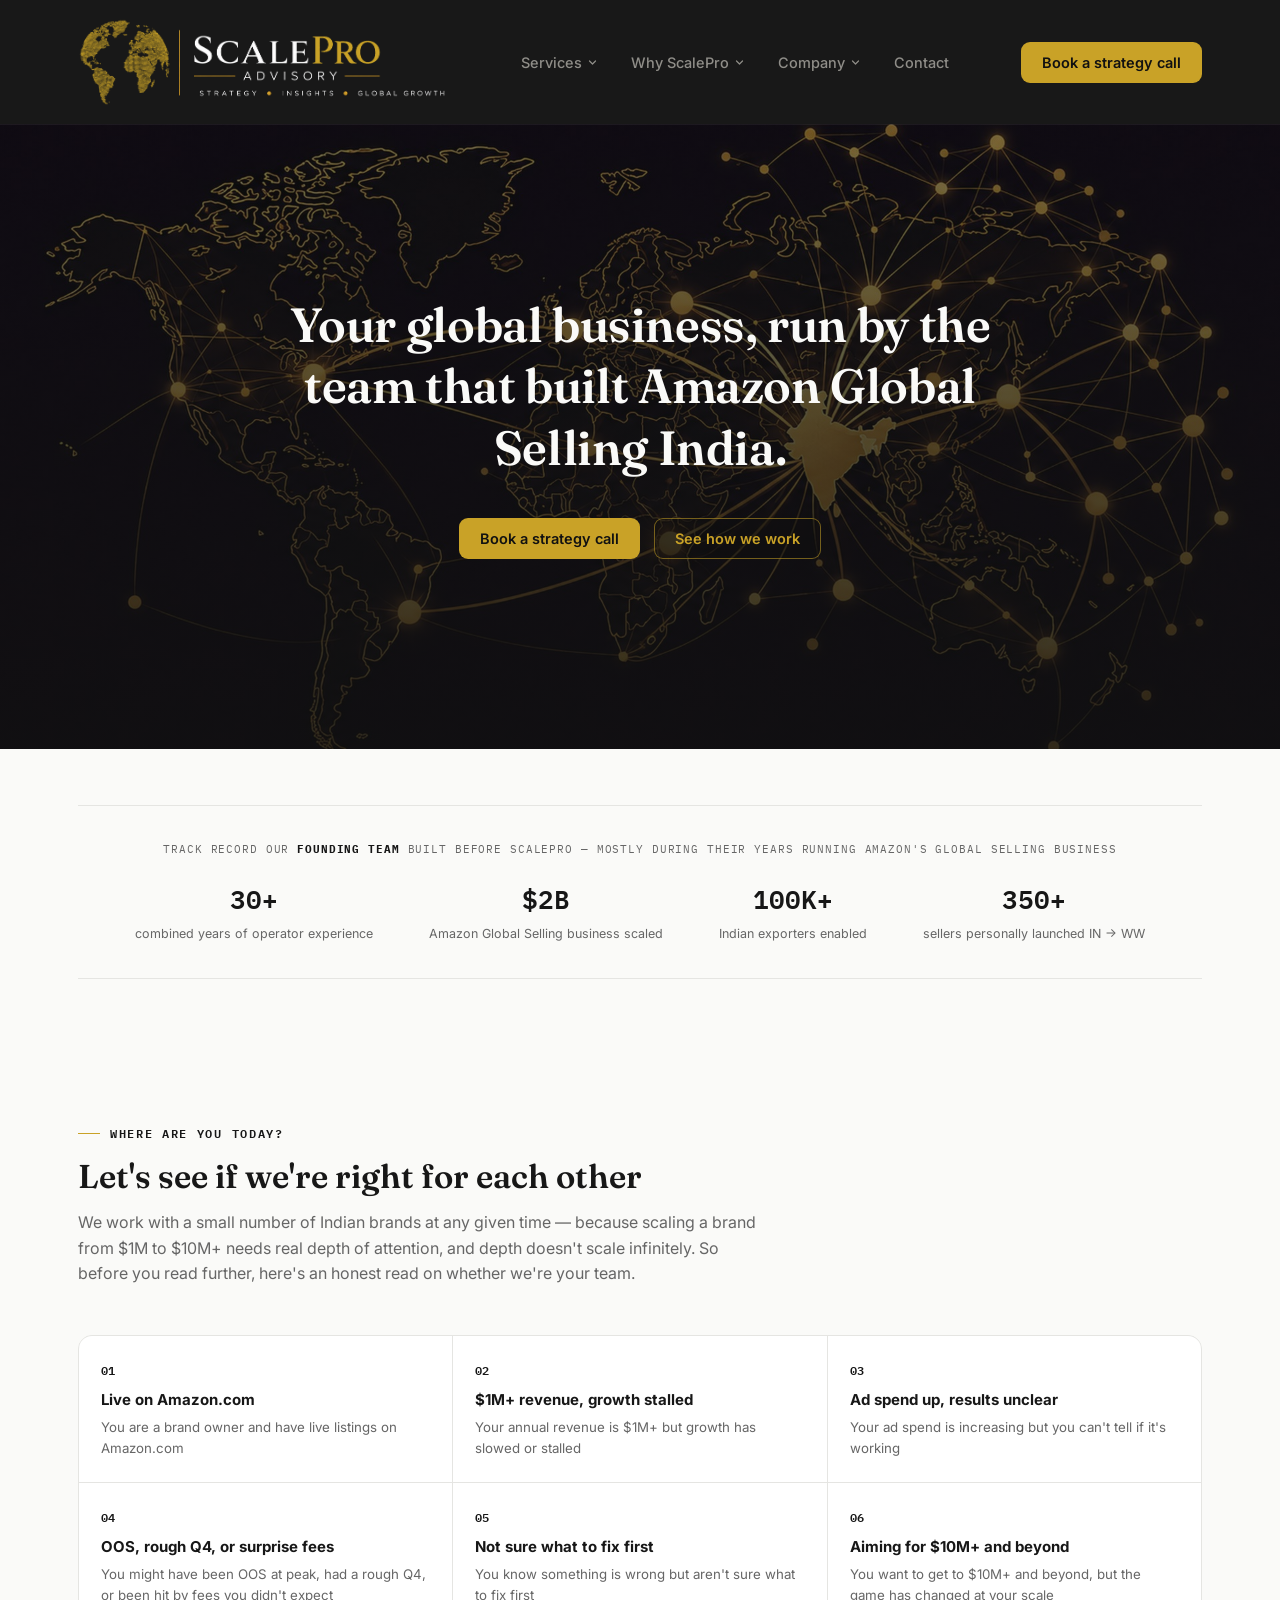
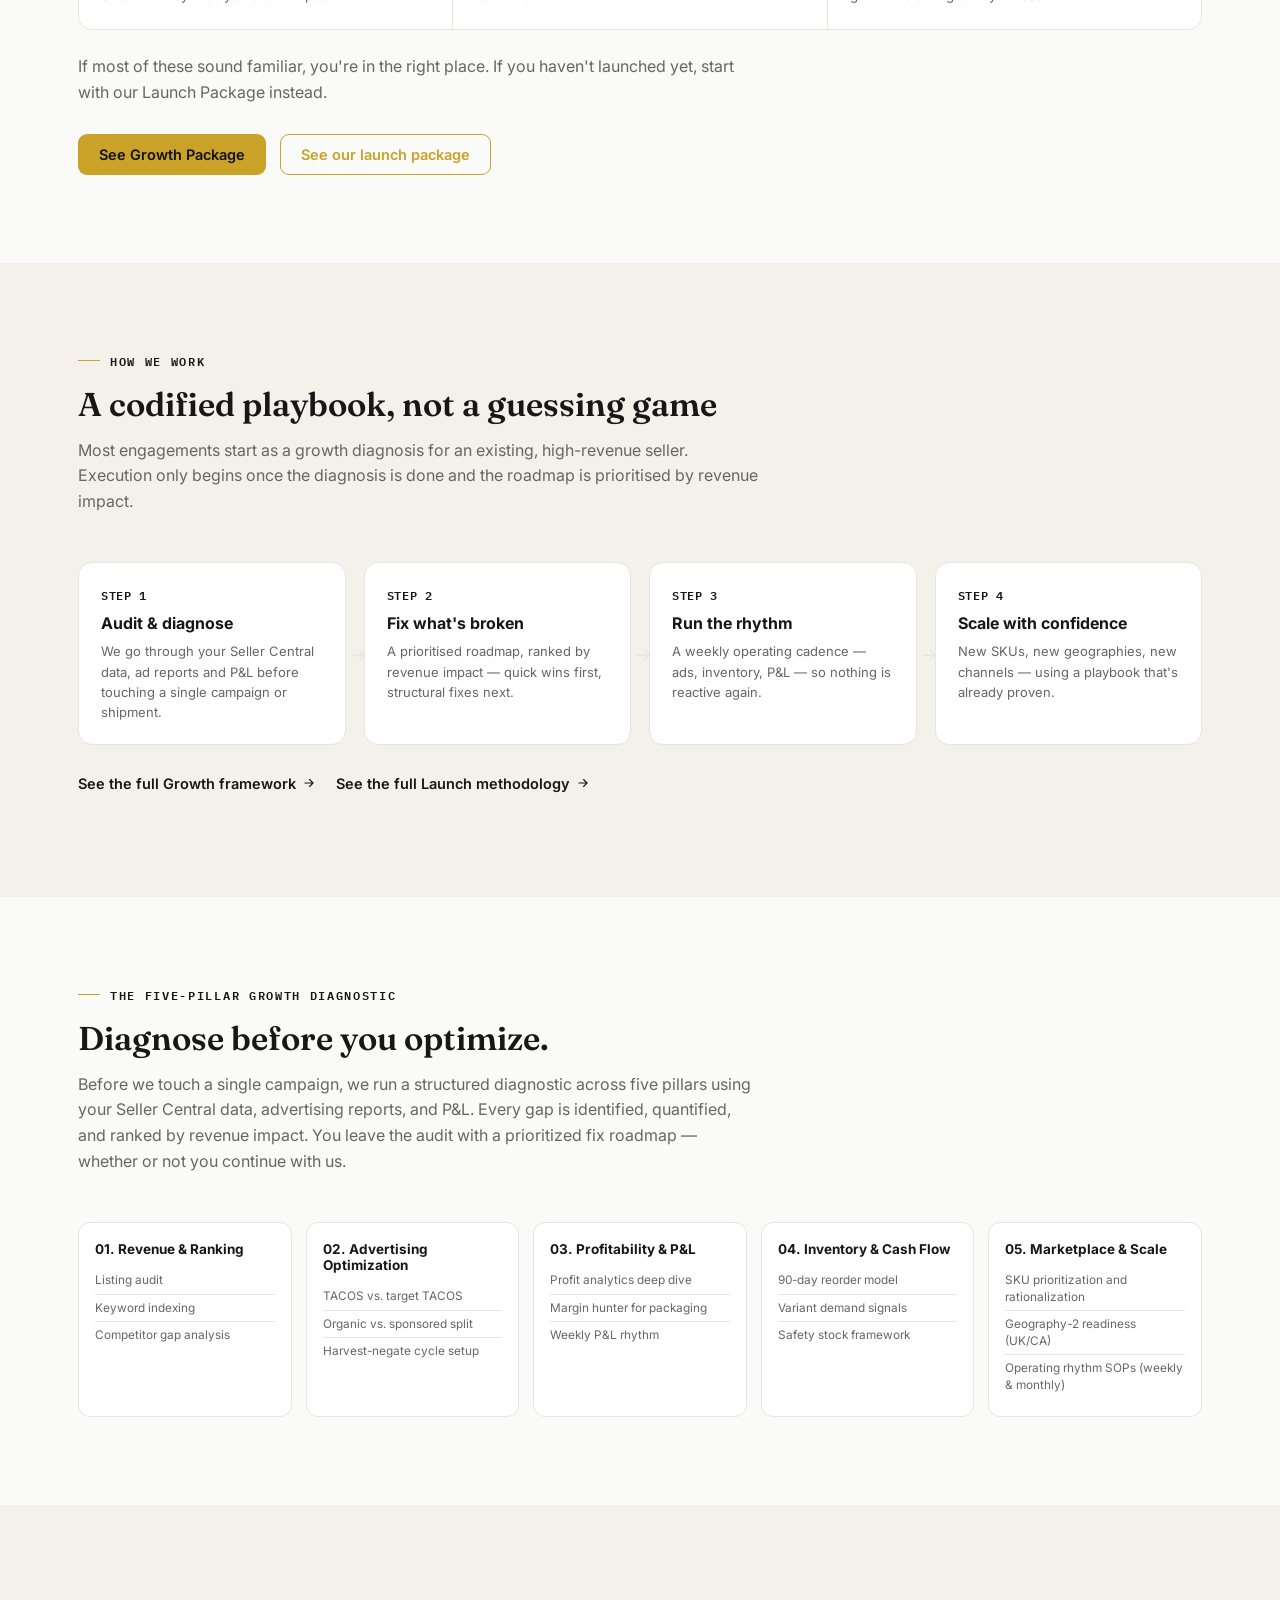
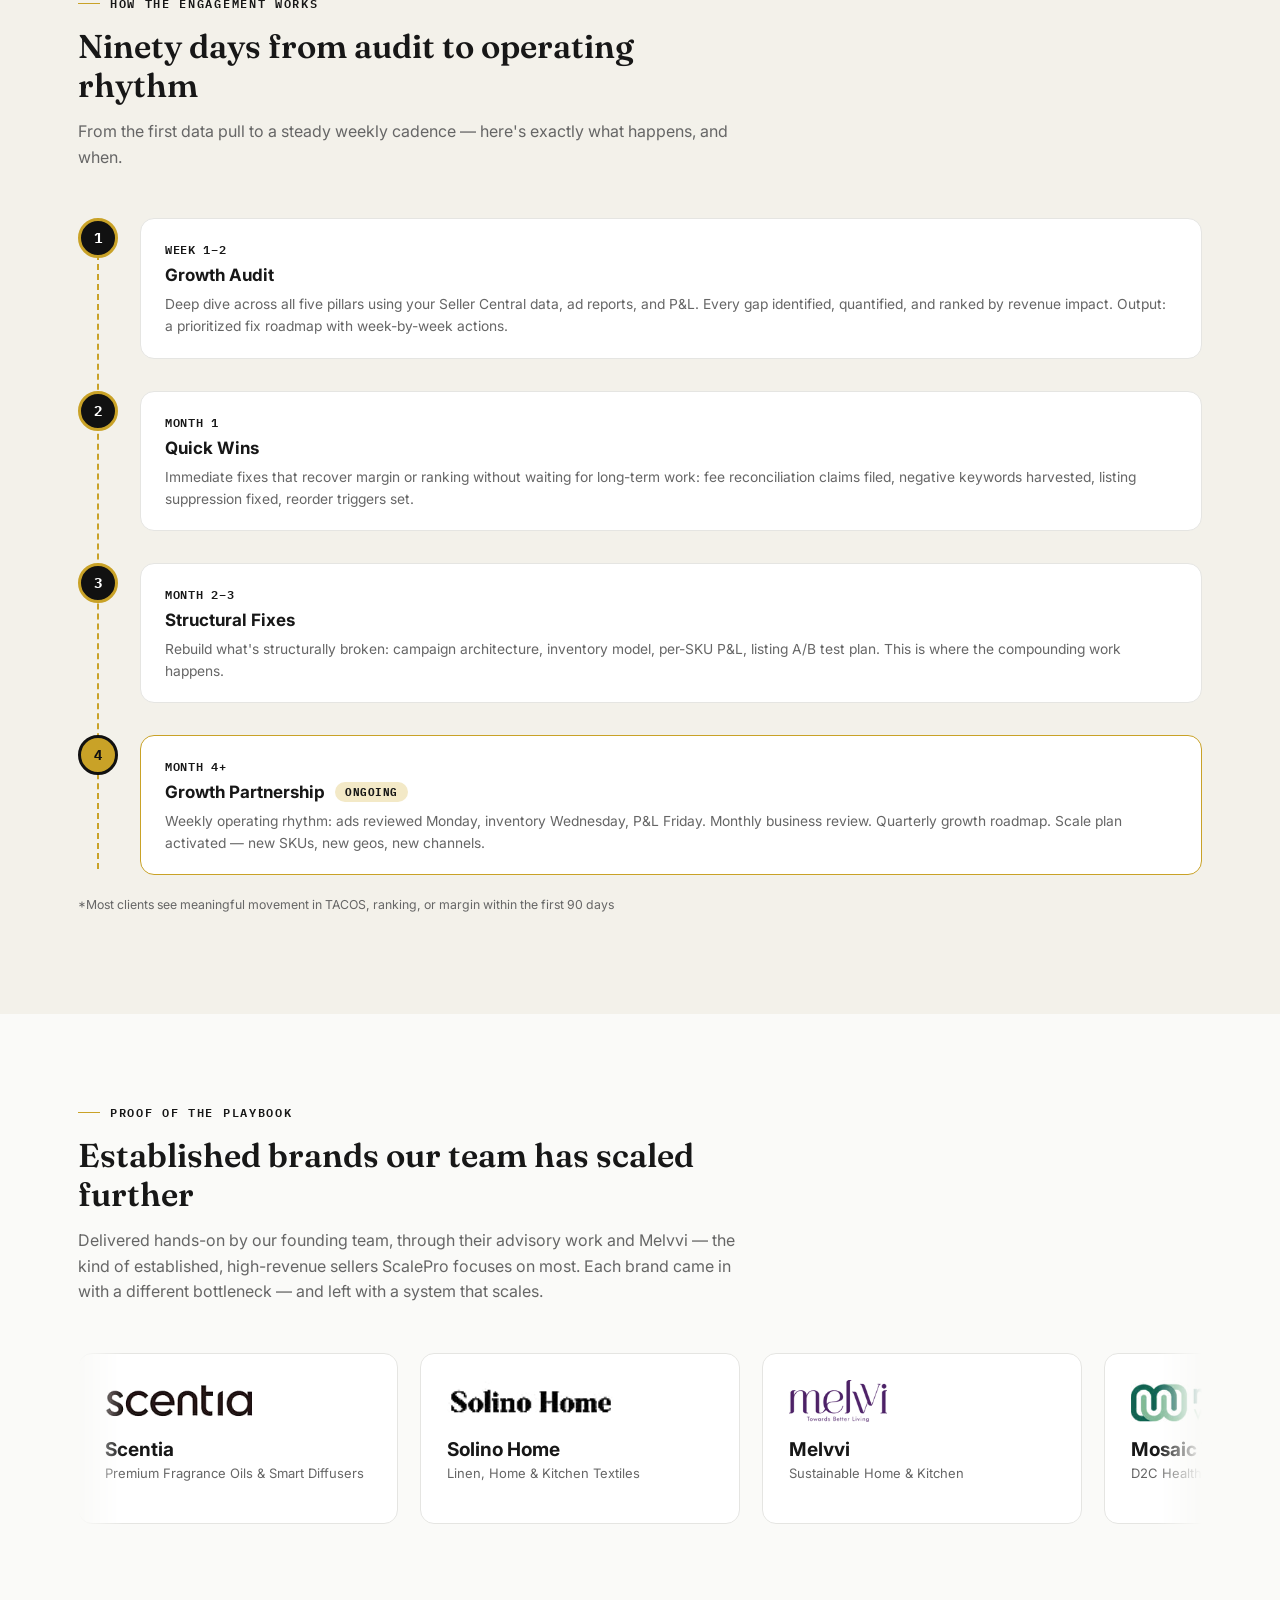
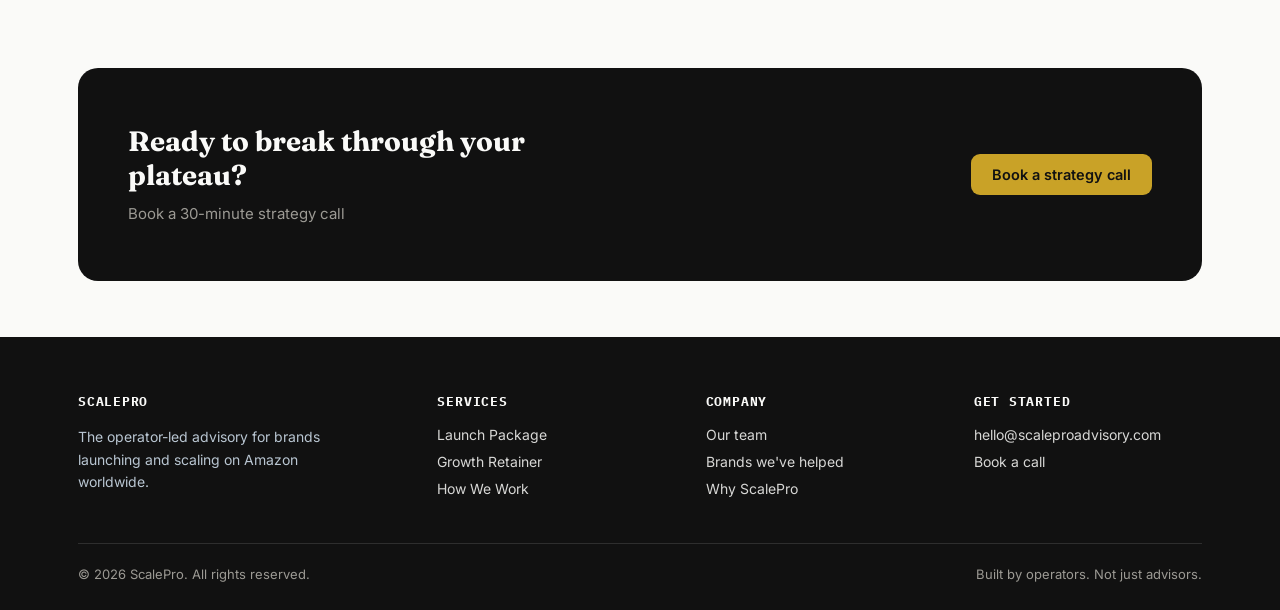
==== commit a2fd1f21: "Header color" ====
--- a/index.html
+++ b/index.html
@@ -58,7 +58,7 @@
   <div class="wrap hero-inner">
     <h1>Your global business, run by the team that built Amazon Global Selling India.</h1>
     <div class="hero-ctas">
-      <a href="contact.html" class="btn btn-gold">Book Your Free Growth Audit</a>
+      <a href="contact.html" class="btn btn-gold">Book a strategy call</a>
       <a href="process.html" class="btn btn-ghost">See how we work</a>
     </div>
   </div>
@@ -261,7 +261,7 @@
     <div class="cta-band">
       <div>
         <h3>Ready to break through your plateau?</h3>
-        <p>Book a 30-minute strategy call. We'll tell you honestly whether you're a fit — whether you're scaling an existing business or launching your first one.</p>
+        <p>Book a 30-minute strategy call</p>
       </div>
       <div class="cta-actions">
         <a href="contact.html" class="btn btn-gold">Book a strategy call</a>
@@ -276,7 +276,7 @@
     <div class="foot-grid">
       <div>
         <h5 class="mono">ScalePro</h5>
-        <p style="font-size:14px;line-height:1.6;max-width:280px;color:#B9C6D2;">The operator-led advisory for Indian brands launching and scaling on Amazon worldwide.</p>
+        <p style="font-size:14px;line-height:1.6;max-width:280px;color:#B9C6D2;">The operator-led advisory for brands launching and scaling on Amazon worldwide.</p>
       </div>
       <div>
         <h5 class="mono">Services</h5>
--- a/assets/styles.css
+++ b/assets/styles.css
@@ -66,14 +66,10 @@
 /* ---------- Nav ---------- */
 header{
   position:sticky;top:0;z-index:200;
-  background:rgba(17,17,17,0.68);
-  backdrop-filter:blur(4px);
-  transition:background .3s ease, box-shadow .3s ease, backdrop-filter .3s ease;
-}
-header.solid{
   background:rgba(17,17,17,0.97);
   backdrop-filter:blur(6px);
   box-shadow:0 1px 0 rgba(255,255,255,0.06);
+  transition:background .3s ease, box-shadow .3s ease, backdrop-filter .3s ease;
 }
 .navbar{
   display:flex;align-items:center;justify-content:space-between;
